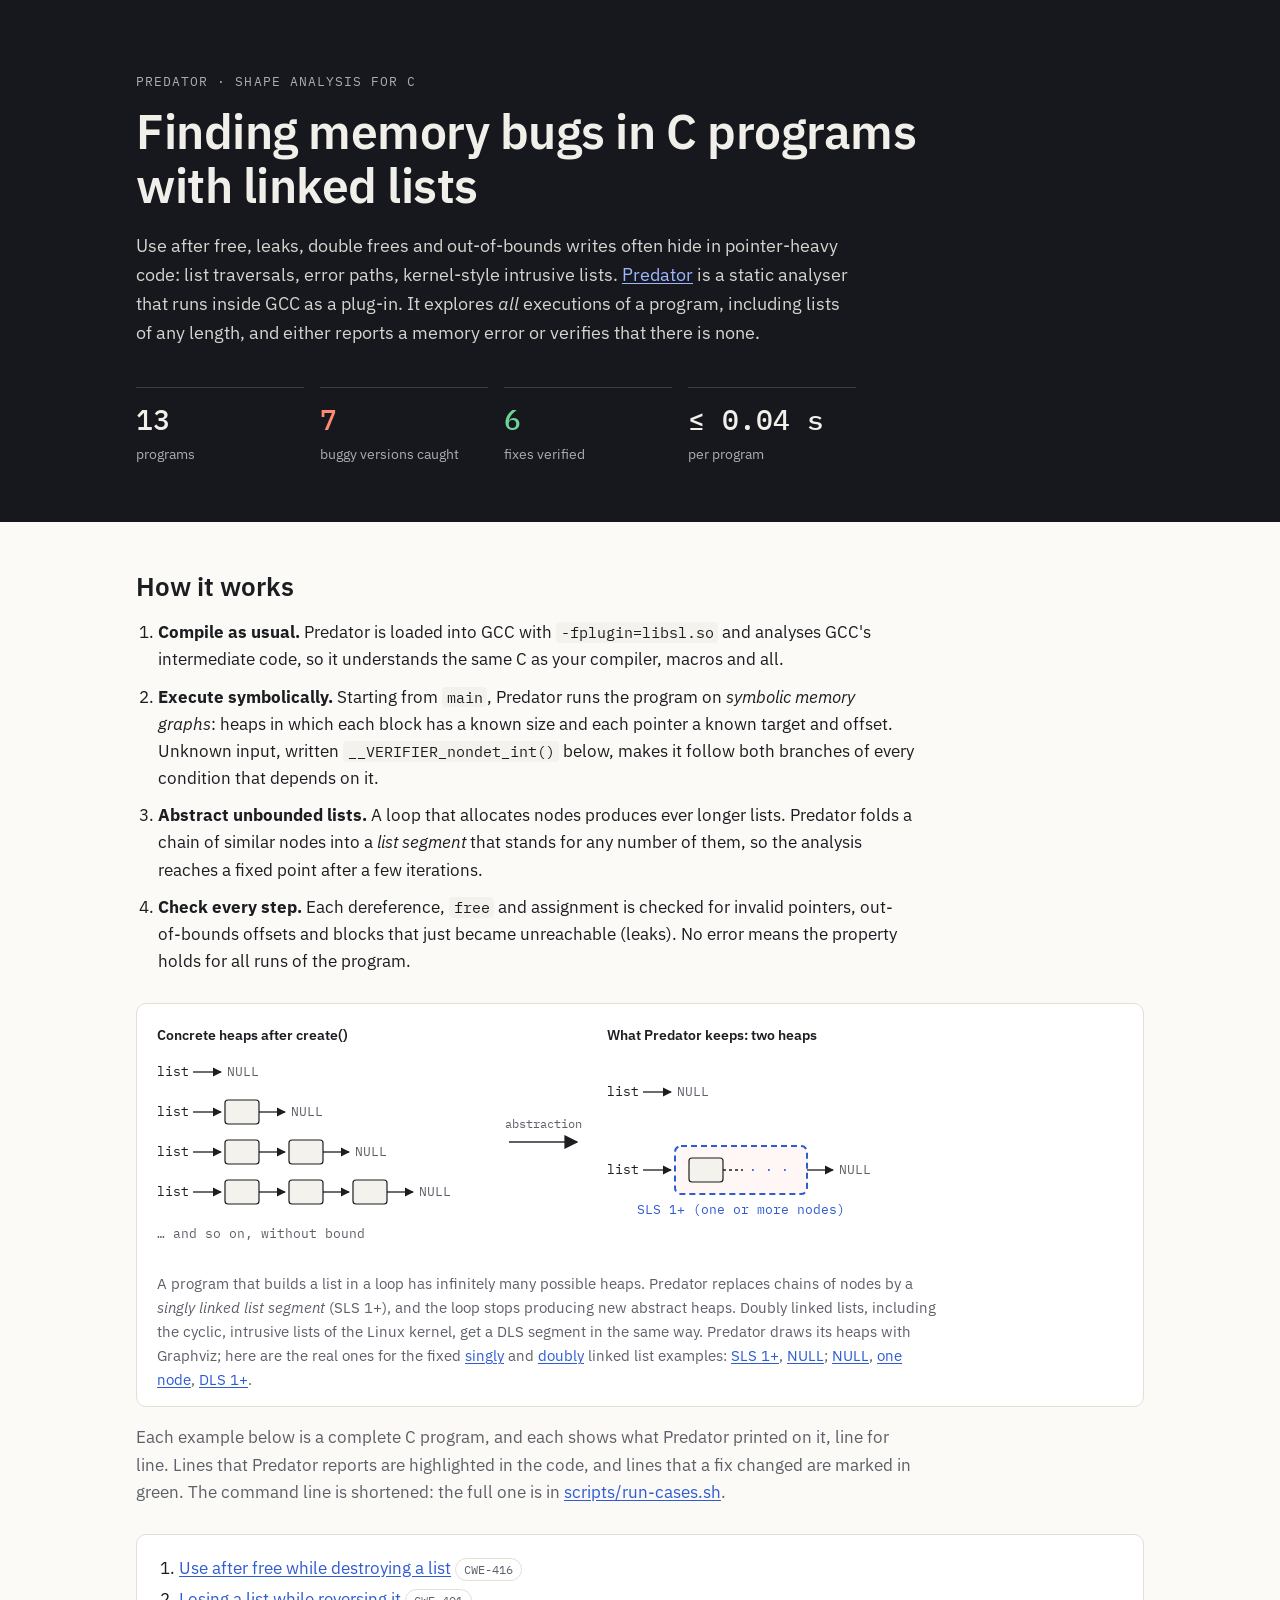
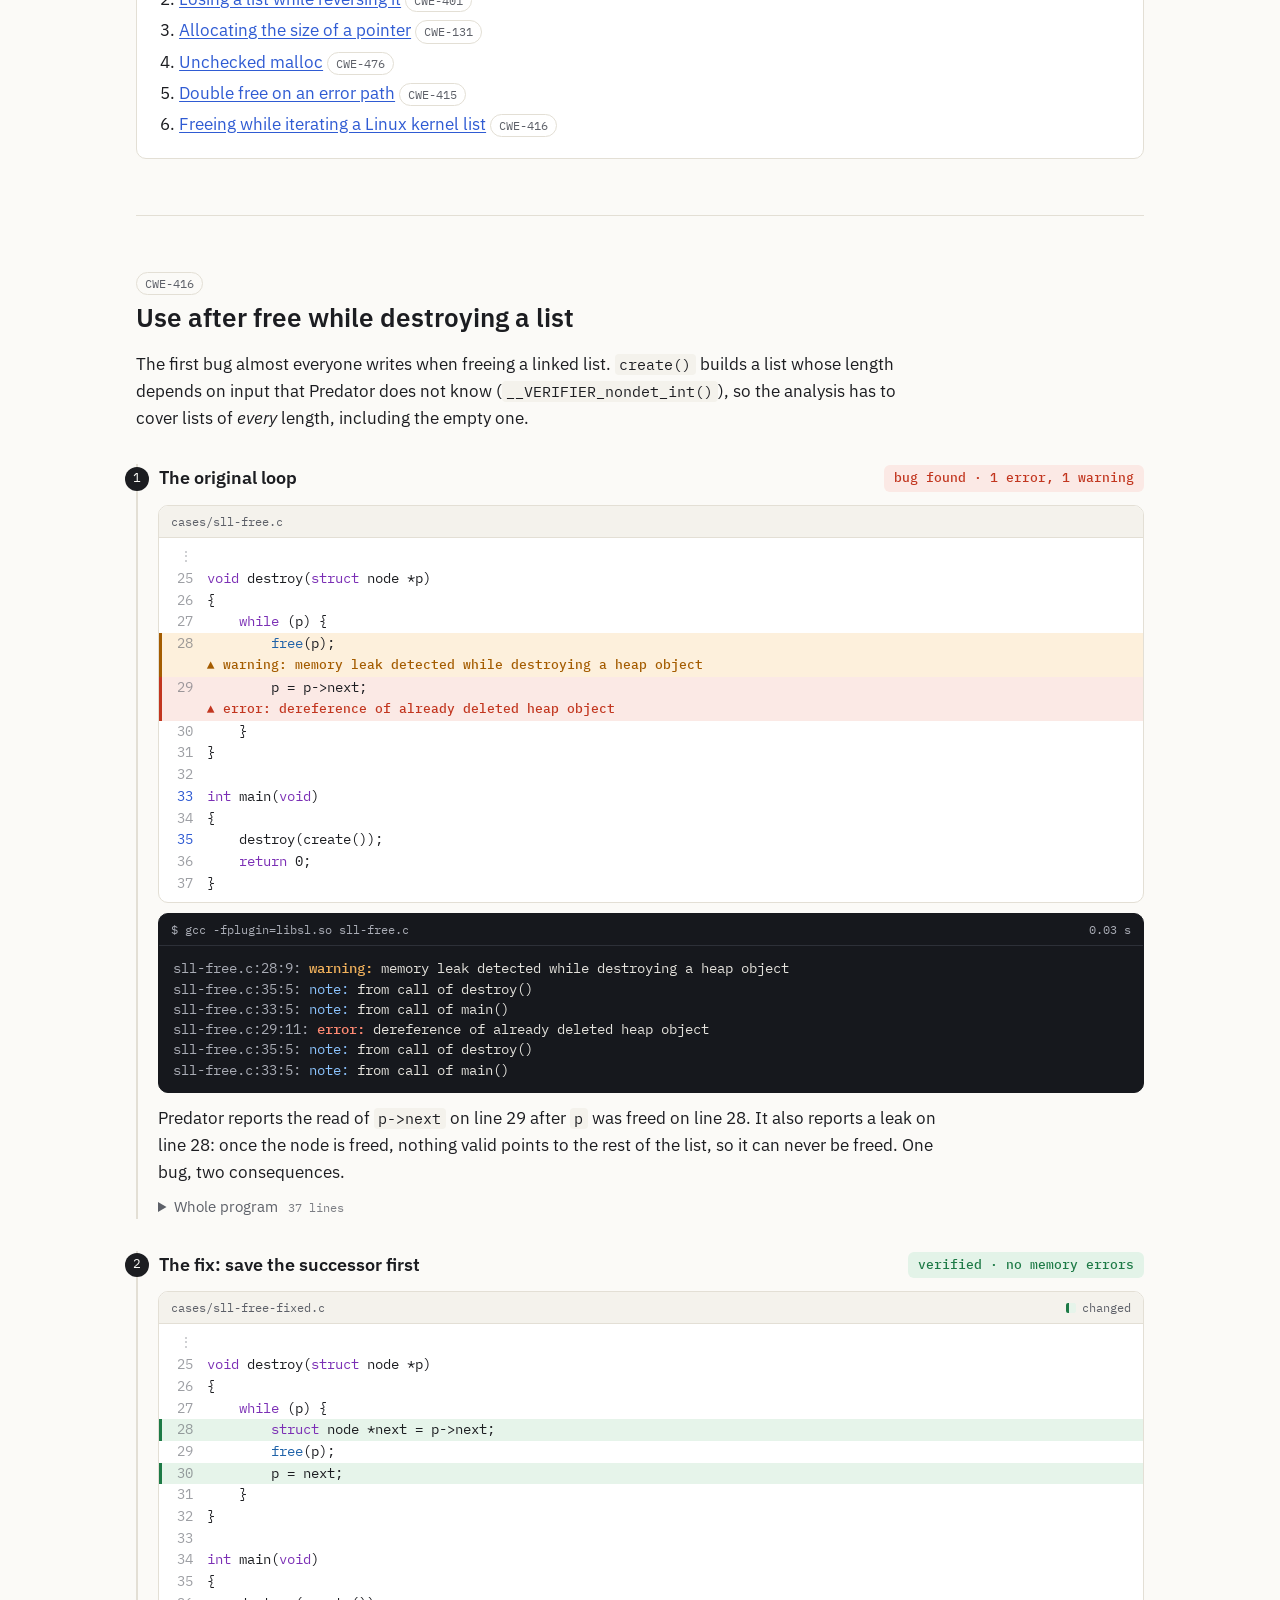
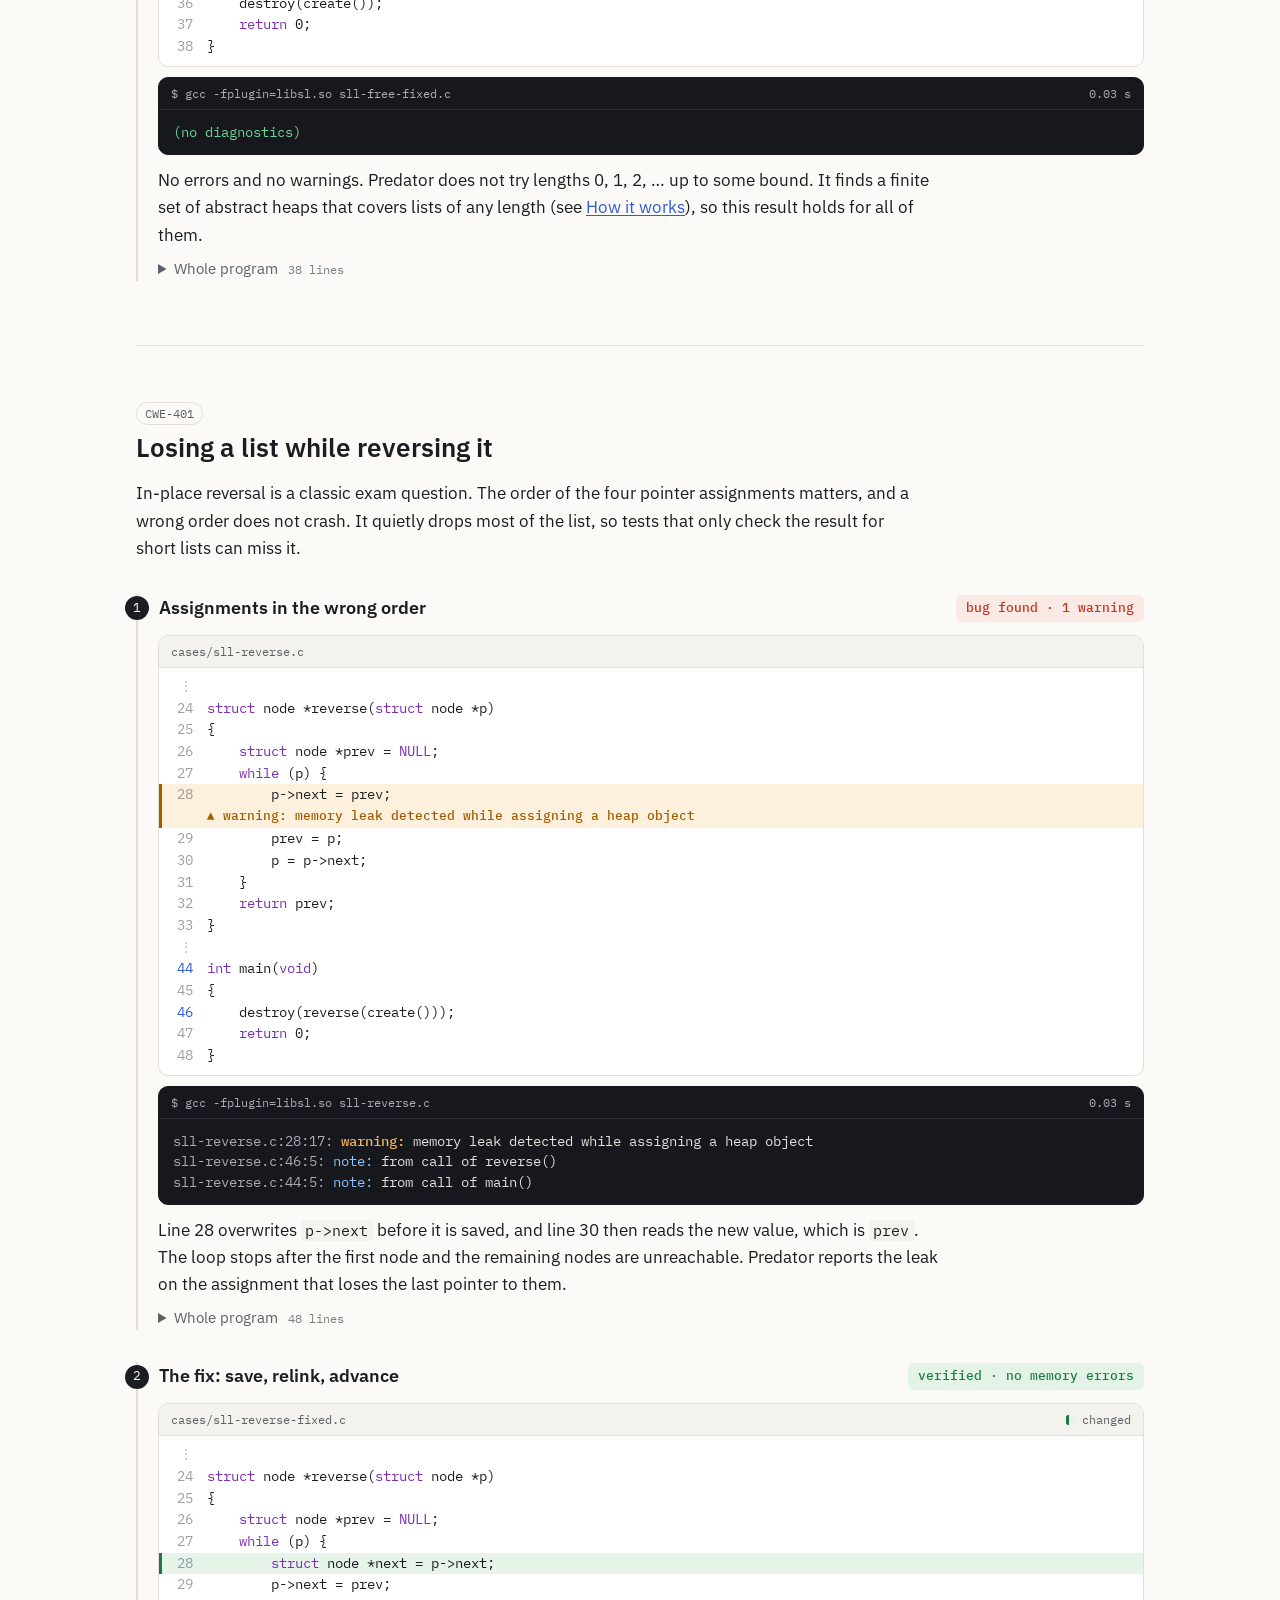
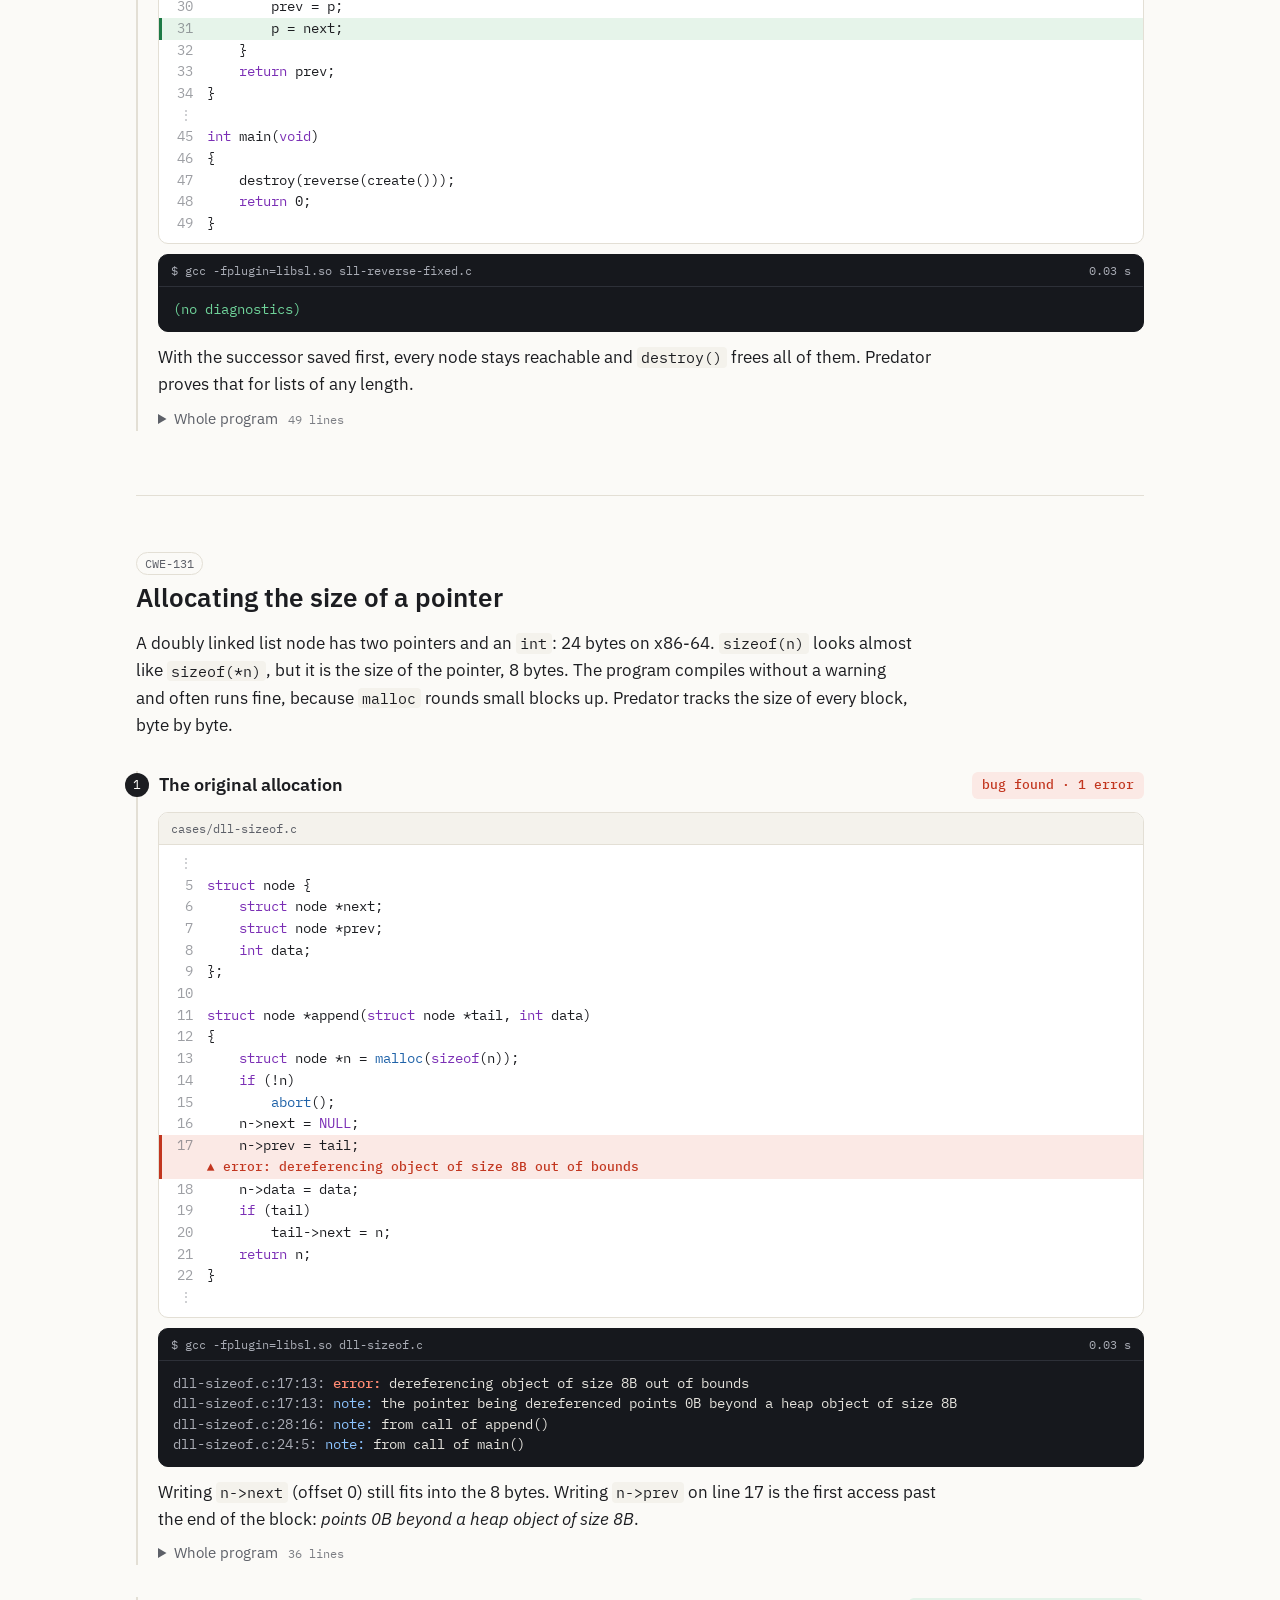
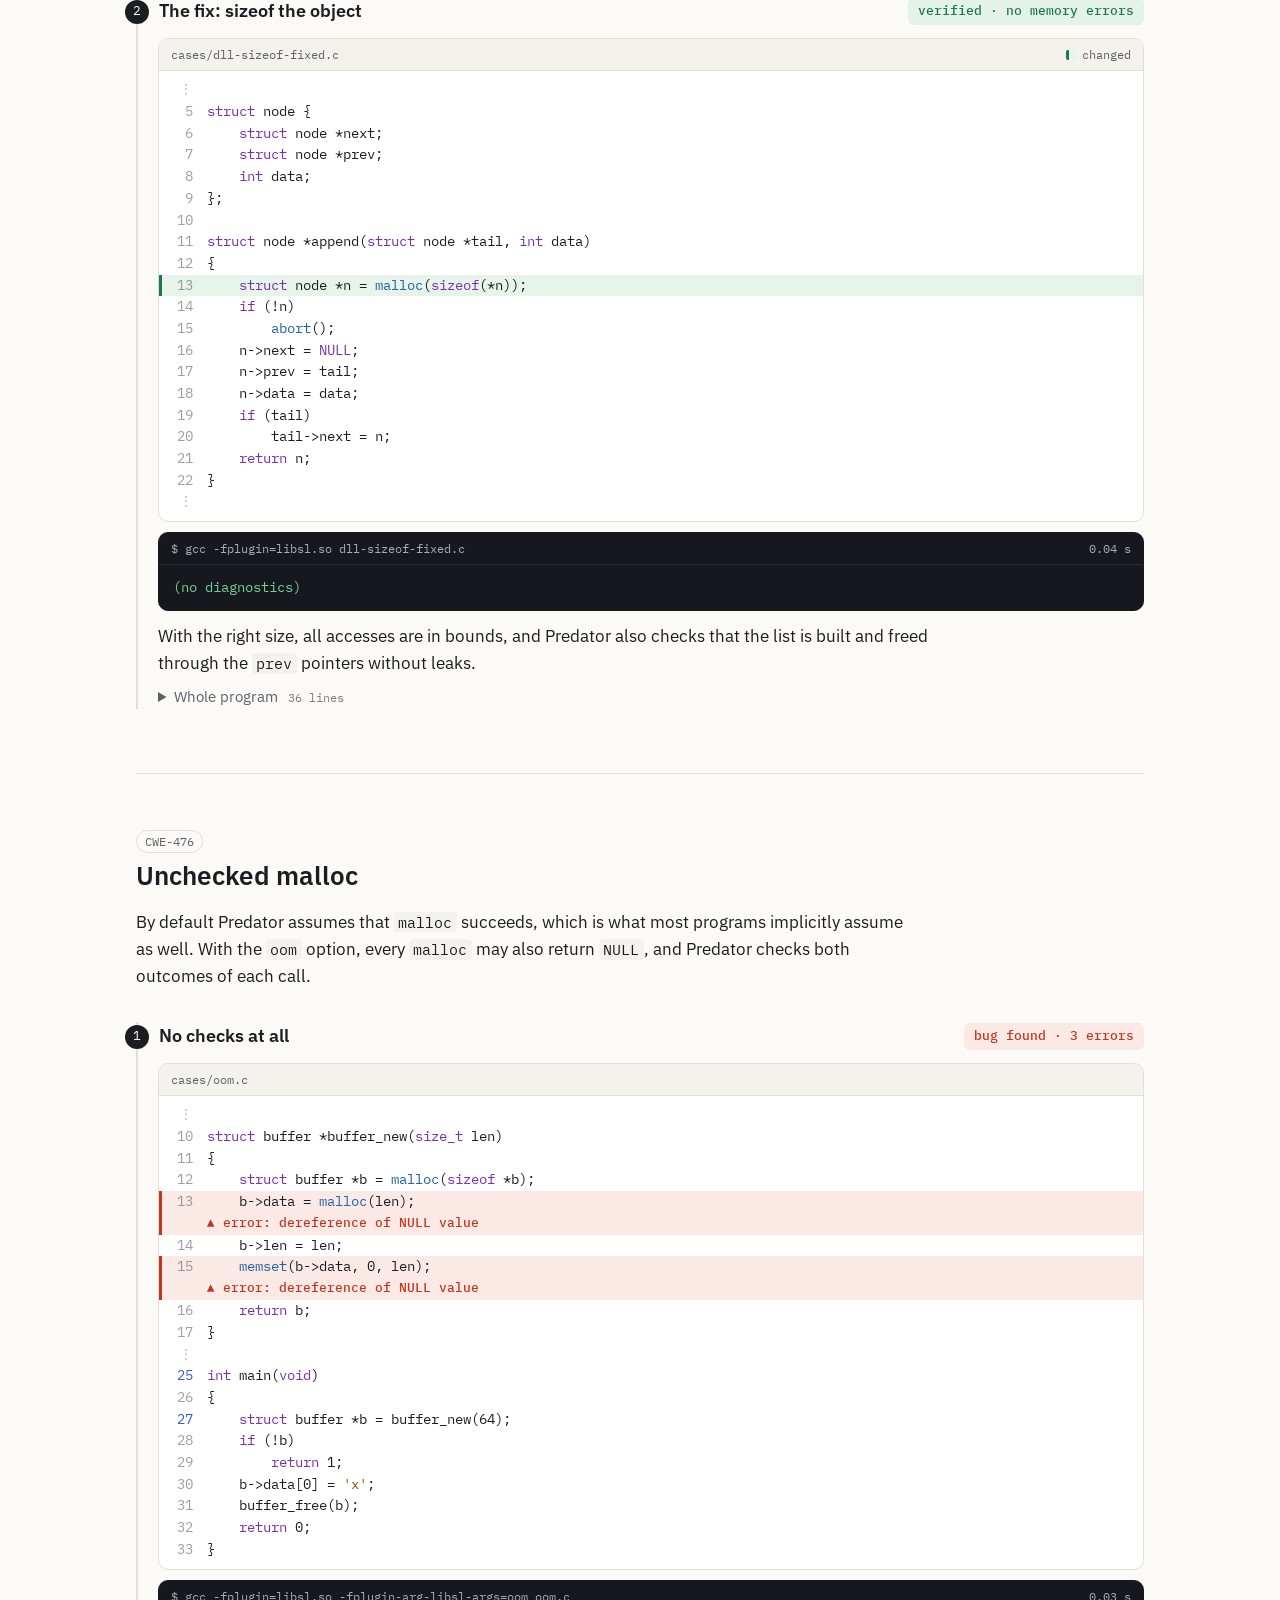
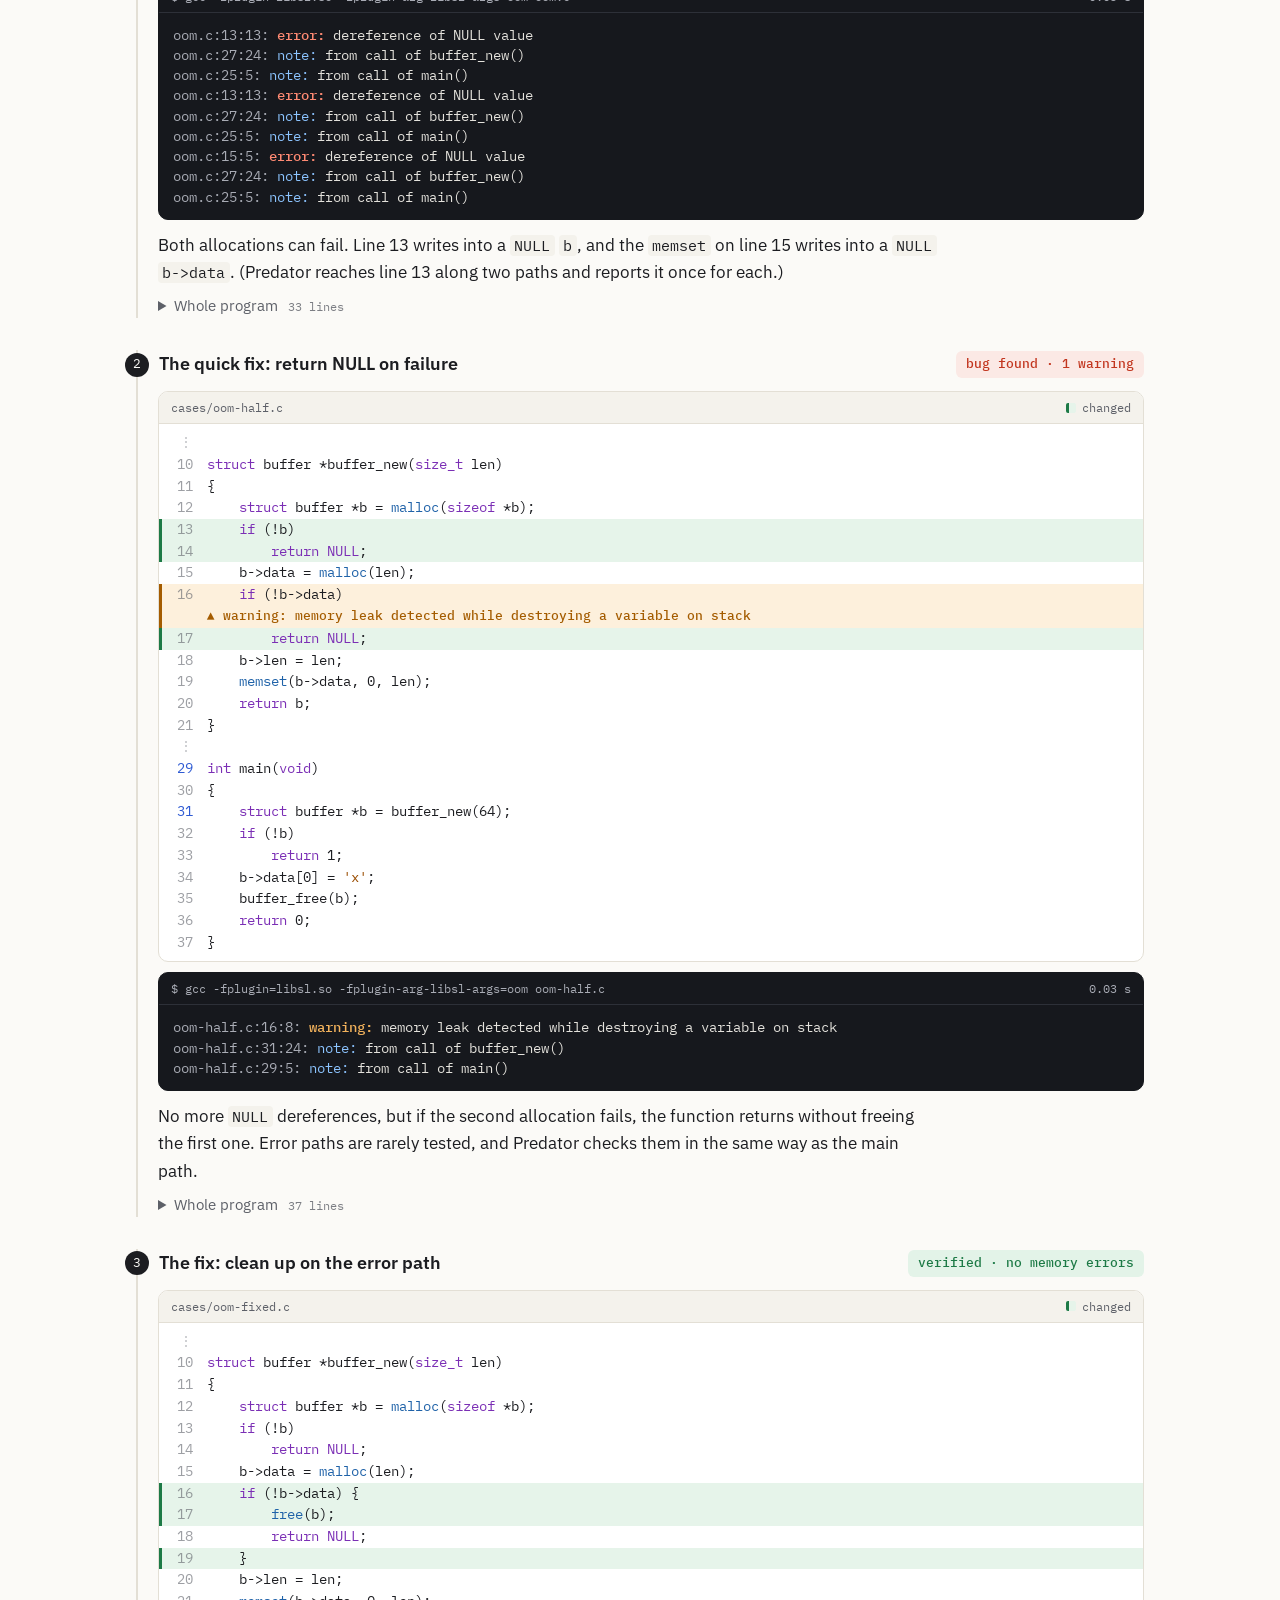
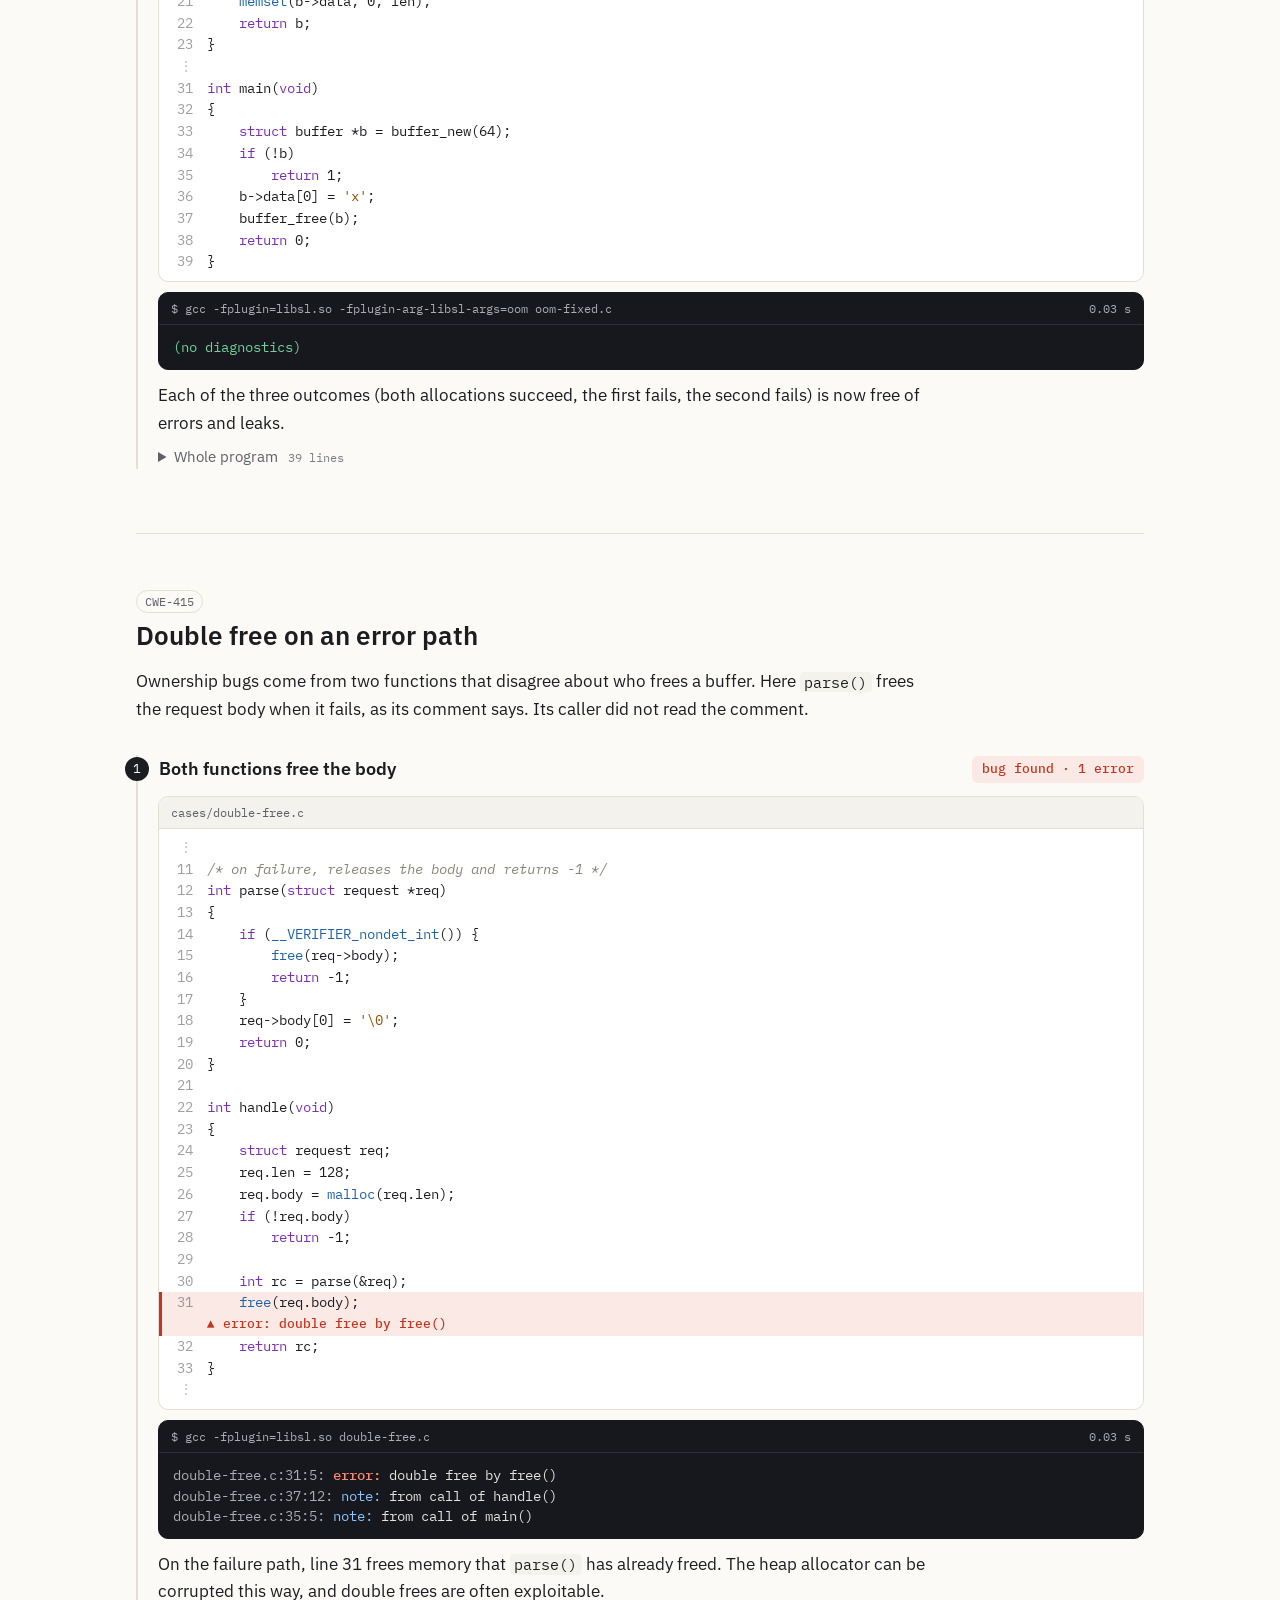
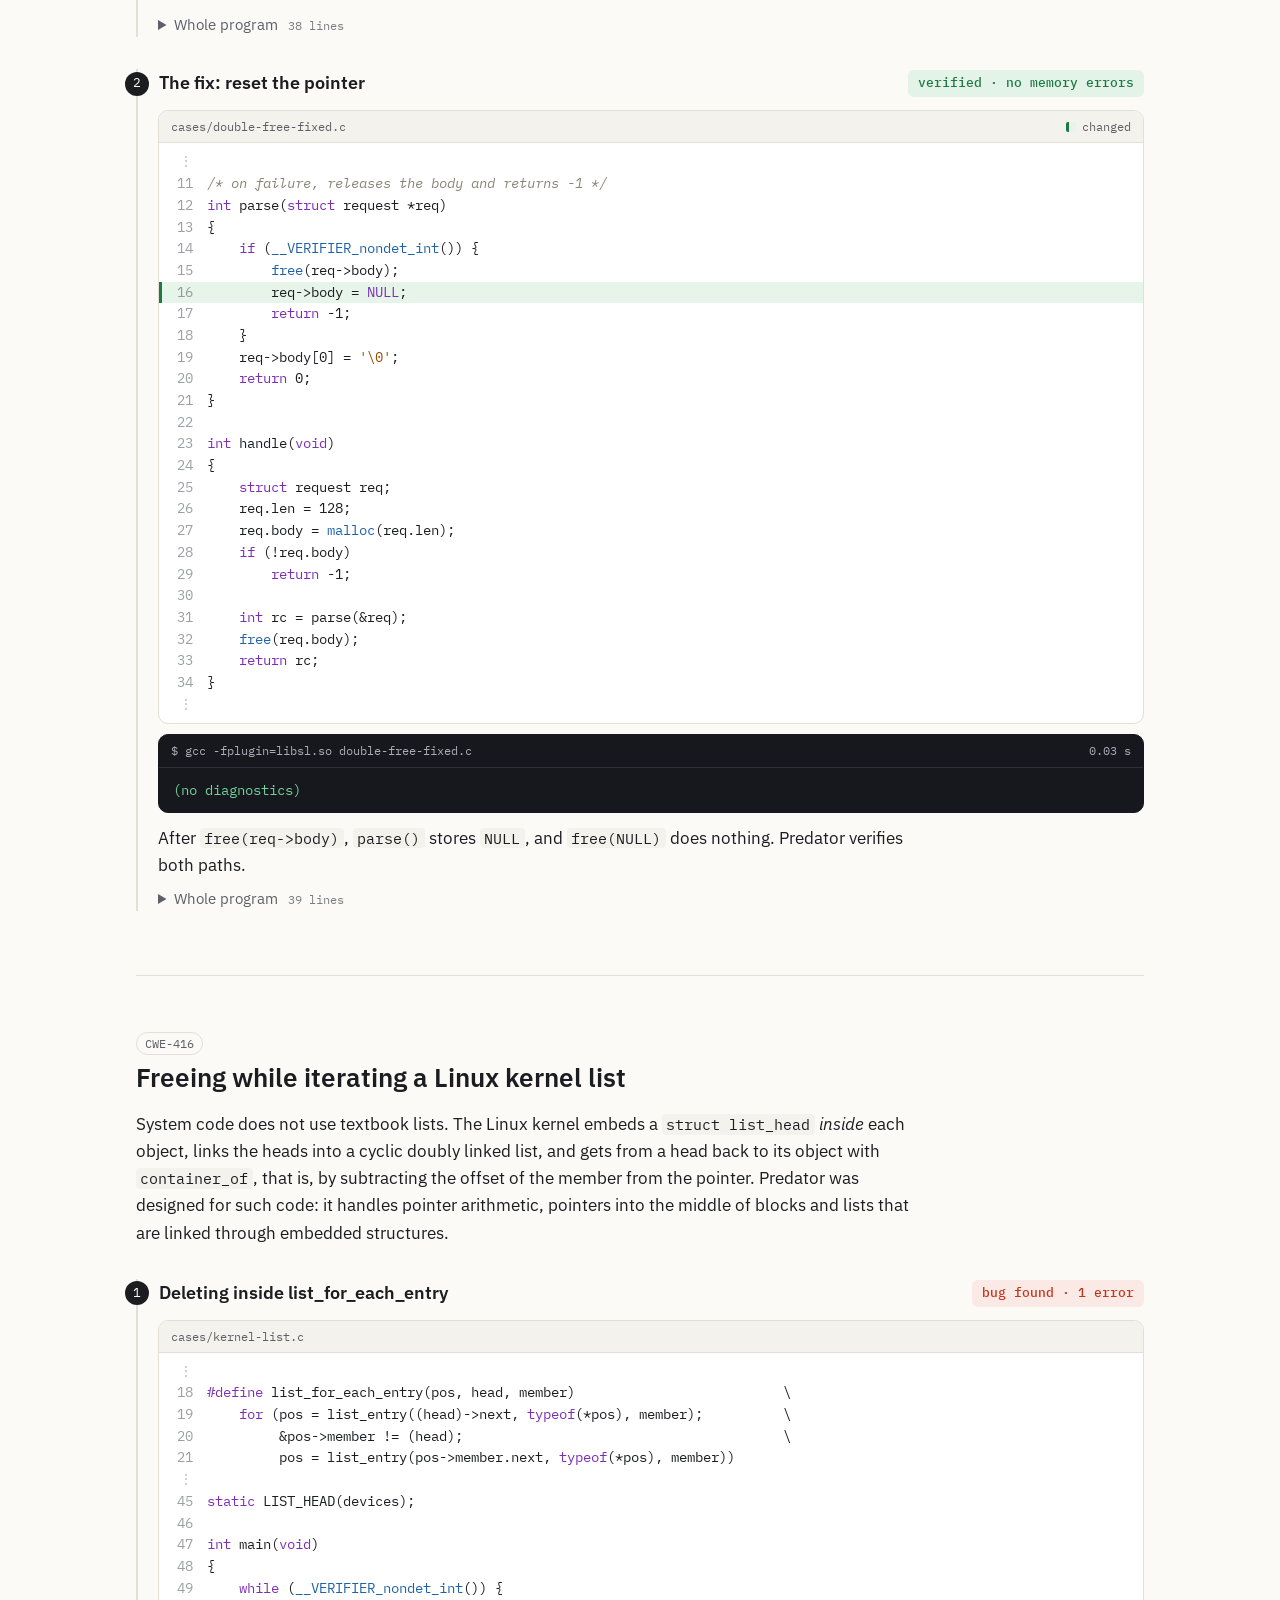
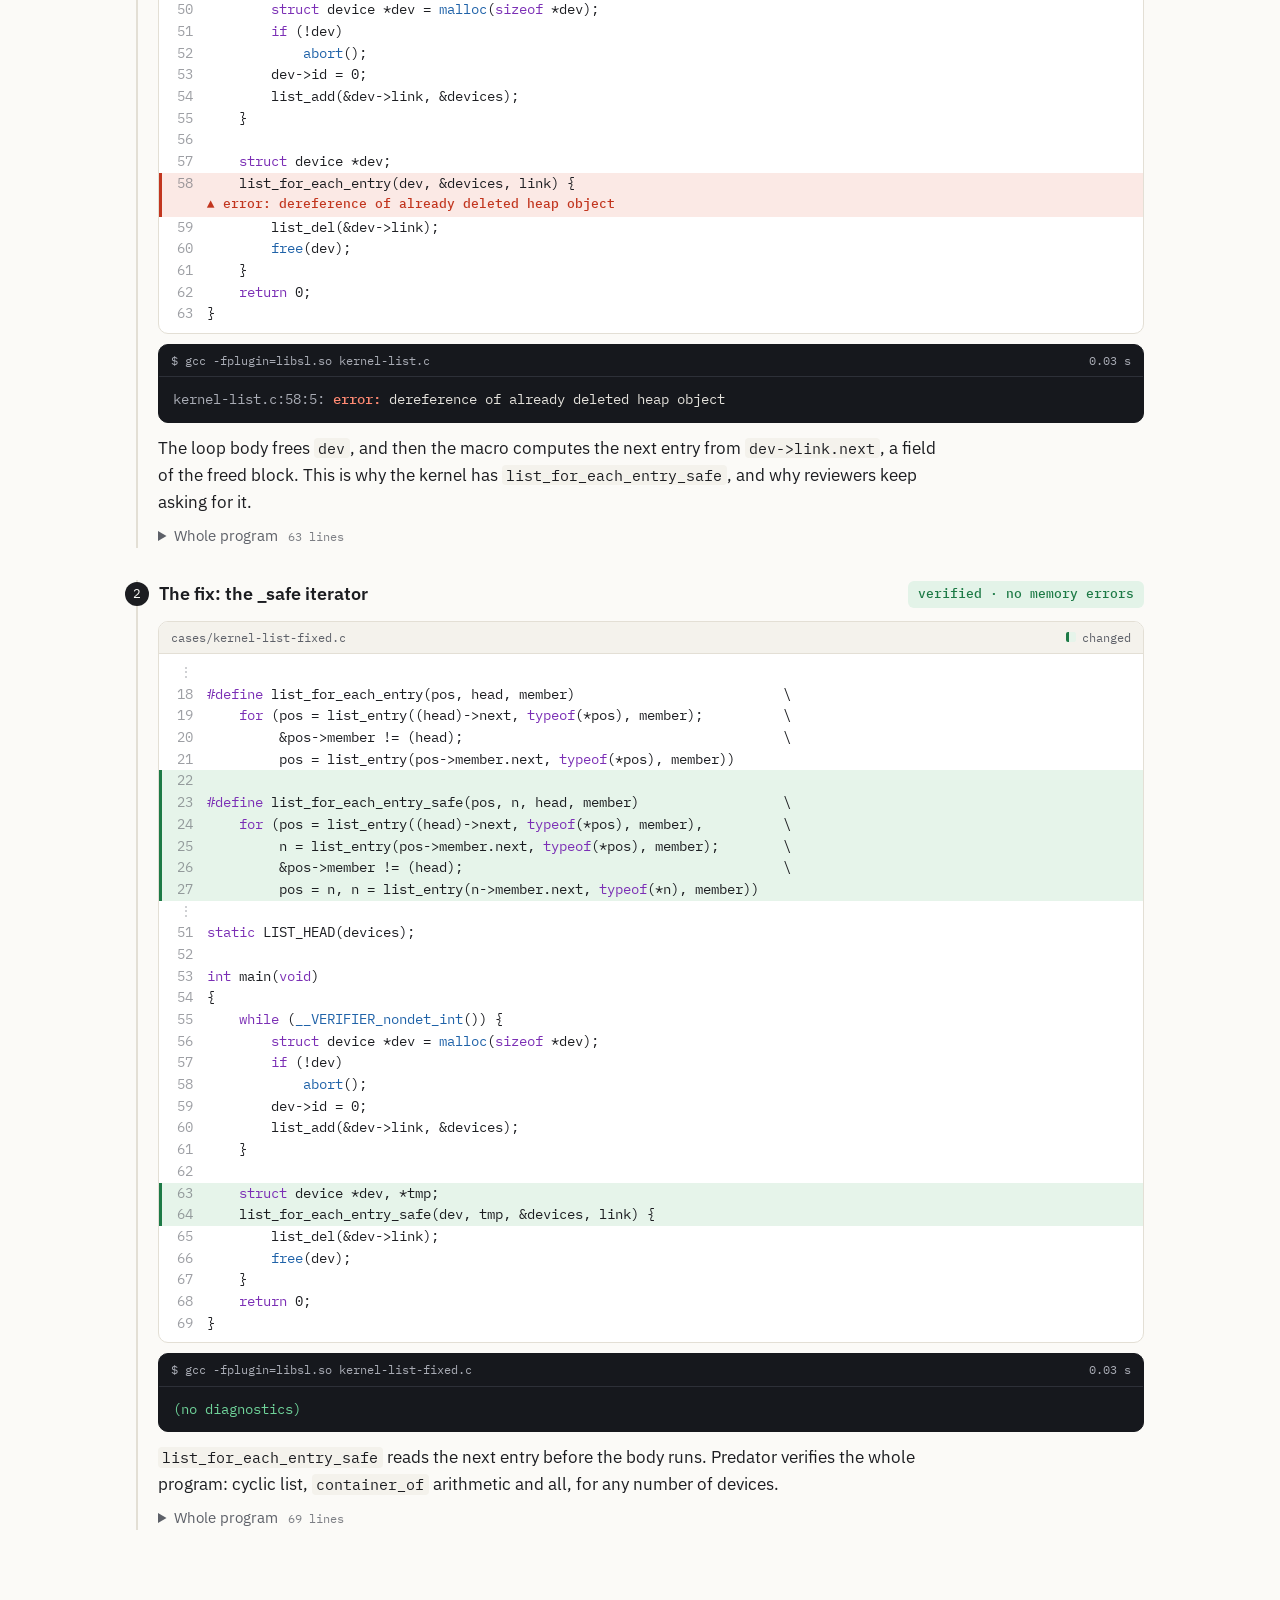
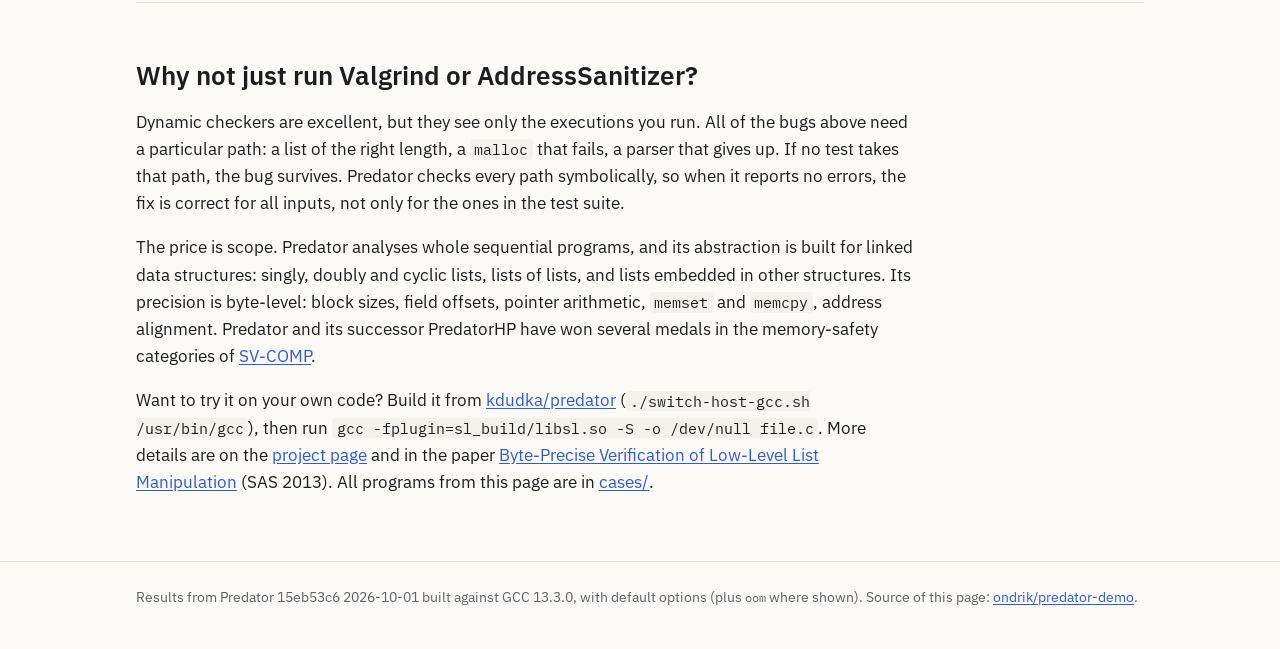
==== index.html @ b770ac2e "Add a static page showing Predator finding memory bugs in C programs Six stories (use after free, le" ====
<!doctype html>
<html lang="en">
<head>
<meta charset="utf-8">
<meta name="viewport" content="width=device-width, initial-scale=1">
<title>Finding memory bugs with Predator</title>
<meta name="description" content="Six classes of memory-safety bugs in C programs with linked lists (use after free, leaks, out-of-bounds writes, NULL dereferences, double free, Linux kernel lists) found or proved absent with the Predator shape analyser.">
<link rel="preconnect" href="https://fonts.googleapis.com">
<link rel="preconnect" href="https://fonts.gstatic.com" crossorigin>
<link href="https://fonts.googleapis.com/css2?family=IBM+Plex+Sans:ital,wght@0,400;0,500;0,600;1,400&family=IBM+Plex+Mono:wght@400;500&display=swap" rel="stylesheet">
<link rel="stylesheet" href="style.css">
</head>
<body>
<header class="hero">
  <div class="wrap">
    <p class="eyebrow">Predator · shape analysis for C</p>
    <h1>Finding memory bugs in C programs<br>with linked lists</h1>
    <p class="lede">Use after free, leaks, double frees and out-of-bounds writes often hide in pointer-heavy
    code: list traversals, error paths, kernel-style intrusive lists. <a href="https://github.com/kdudka/predator">Predator</a>
    is a static analyser that runs inside GCC as a plug-in. It explores <em>all</em> executions of a program,
    including lists of any length, and either reports a memory error or verifies that there is none.</p>
    <div class="stats">
      <div><span class="big">13</span><span>programs</span></div>
      <div><span class="big bugc">7</span><span>buggy versions caught</span></div>
      <div><span class="big safec">6</span><span>fixes verified</span></div>
      <div><span class="big">≤ 0.04 s</span><span>per program</span></div>
    </div>
  </div>
</header>

<main class="wrap">
  <section class="how" id="how">
    <h2>How it works</h2>
    <ol class="flow">
      <li><b>Compile as usual.</b> Predator is loaded into GCC with <code>-fplugin=libsl.so</code> and
        analyses GCC's intermediate code, so it understands the same C as your compiler, macros and all.</li>
      <li><b>Execute symbolically.</b> Starting from <code>main</code>, Predator runs the program on
        <em>symbolic memory graphs</em>: heaps in which each block has a known size and each pointer a known
        target and offset. Unknown input, written <code>__VERIFIER_nondet_int()</code> below, makes it
        follow both branches of every condition that depends on it.</li>
      <li><b>Abstract unbounded lists.</b> A loop that allocates nodes produces ever longer lists. Predator
        folds a chain of similar nodes into a <em>list segment</em> that stands for any number of them,
        so the analysis reaches a fixed point after a few iterations.</li>
      <li><b>Check every step.</b> Each dereference, <code>free</code> and assignment is checked for
        invalid pointers, out-of-bounds offsets and blocks that just became unreachable (leaks).
        No error means the property holds for all runs of the program.</li>
    </ol>

    <figure class="abstraction">
      <div class="scroll"><svg viewBox="0 0 760 236" role="img" aria-labelledby="abs-title">
        <title id="abs-title">Infinitely many concrete lists are covered by two abstract heaps: NULL, or a segment of one or more nodes</title>
        <defs>
          <marker id="arr" viewBox="0 0 10 10" refX="9" refY="5" markerWidth="7" markerHeight="7" orient="auto-start-reverse">
            <path d="M0,0 L10,5 L0,10 z" class="fillink"/>
          </marker>
        </defs>
        <text x="0" y="16" class="hd">Concrete heaps after create()</text>
        <g class="mono">
          <text x="0" y="52">list</text><line x1="36" y1="48" x2="64" y2="48" class="edge" marker-end="url(#arr)"/><text x="70" y="52" class="mut">NULL</text>
          <text x="0" y="92">list</text><line x1="36" y1="88" x2="64" y2="88" class="edge" marker-end="url(#arr)"/>
          <rect x="68" y="76" width="34" height="24" rx="3" class="node"/><line x1="102" y1="88" x2="128" y2="88" class="edge" marker-end="url(#arr)"/><text x="134" y="92" class="mut">NULL</text>
          <text x="0" y="132">list</text><line x1="36" y1="128" x2="64" y2="128" class="edge" marker-end="url(#arr)"/>
          <rect x="68" y="116" width="34" height="24" rx="3" class="node"/><line x1="102" y1="128" x2="128" y2="128" class="edge" marker-end="url(#arr)"/>
          <rect x="132" y="116" width="34" height="24" rx="3" class="node"/><line x1="166" y1="128" x2="192" y2="128" class="edge" marker-end="url(#arr)"/><text x="198" y="132" class="mut">NULL</text>
          <text x="0" y="172">list</text><line x1="36" y1="168" x2="64" y2="168" class="edge" marker-end="url(#arr)"/>
          <rect x="68" y="156" width="34" height="24" rx="3" class="node"/><line x1="102" y1="168" x2="128" y2="168" class="edge" marker-end="url(#arr)"/>
          <rect x="132" y="156" width="34" height="24" rx="3" class="node"/><line x1="166" y1="168" x2="192" y2="168" class="edge" marker-end="url(#arr)"/>
          <rect x="196" y="156" width="34" height="24" rx="3" class="node"/><line x1="230" y1="168" x2="256" y2="168" class="edge" marker-end="url(#arr)"/><text x="262" y="172" class="mut">NULL</text>
          <text x="0" y="214" class="mut">… and so on, without bound</text>
        </g>
        <path d="M352 118 L 420 118" class="big-arrow" marker-end="url(#arr)"/>
        <text x="386" y="104" class="cap" text-anchor="middle">abstraction</text>
        <text x="450" y="16" class="hd">What Predator keeps: two heaps</text>
        <g class="mono">
          <text x="450" y="72">list</text><line x1="486" y1="68" x2="514" y2="68" class="edge" marker-end="url(#arr)"/><text x="520" y="72" class="mut">NULL</text>
          <text x="450" y="150">list</text><line x1="486" y1="146" x2="514" y2="146" class="edge" marker-end="url(#arr)"/>
          <rect x="518" y="122" width="132" height="48" rx="6" class="seg"/>
          <rect x="532" y="134" width="34" height="24" rx="3" class="node"/>
          <line x1="566" y1="146" x2="586" y2="146" class="edge dashed"/>
          <text x="592" y="150" class="segtxt">· · ·</text>
          <line x1="650" y1="146" x2="676" y2="146" class="edge" marker-end="url(#arr)"/><text x="682" y="150" class="mut">NULL</text>
          <text x="584" y="190" class="segtxt" text-anchor="middle">SLS 1+  (one or more nodes)</text>
        </g>
      </svg></div>
      <figcaption>A program that builds a list in a loop has infinitely many possible heaps. Predator
      replaces chains of nodes by a <i>singly linked list segment</i> (SLS 1+), and the loop stops
      producing new abstract heaps. Doubly linked lists, including the cyclic, intrusive lists of the
      Linux kernel, get a DLS segment in the same way. Predator draws its heaps with Graphviz; here are the
      real ones for the fixed <a href="heaps/sll.c">singly</a> and <a href="heaps/dll.c">doubly</a>
      linked list examples:
      <a href="heaps/sll-0000.svg">SLS 1+</a>, <a href="heaps/sll-0001.svg">NULL</a>;
      <a href="heaps/dll-0000.svg">NULL</a>, <a href="heaps/dll-0001.svg">one node</a>,
      <a href="heaps/dll-0002.svg">DLS 1+</a>.</figcaption>
    </figure>

    <p class="note">Each example below is a complete C program, and each shows what Predator printed
    on it, line for line. Lines that Predator reports are highlighted in the code, and lines that a fix
    changed are marked in green. The command line is shortened: the full one is in
    <a href="https://github.com/ondrik/predator-demo/blob/master/scripts/run-cases.sh">scripts/run-cases.sh</a>.</p>
    <nav class="toc">
      <ol>
<li><a href="#use-after-free">Use after free while destroying a list</a> <span class="cwe">CWE-416</span></li>
<li><a href="#leak">Losing a list while reversing it</a> <span class="cwe">CWE-401</span></li>
<li><a href="#out-of-bounds">Allocating the size of a pointer</a> <span class="cwe">CWE-131</span></li>
<li><a href="#null">Unchecked malloc</a> <span class="cwe">CWE-476</span></li>
<li><a href="#double-free">Double free on an error path</a> <span class="cwe">CWE-415</span></li>
<li><a href="#kernel-list">Freeing while iterating a Linux kernel list</a> <span class="cwe">CWE-416</span></li>
      </ol>
    </nav>
  </section>

  <section class="story" id="use-after-free">
    <div class="story-head">
      <span class="cwe">CWE-416</span>
      <h2><a href="#use-after-free">Use after free while destroying a list</a></h2>
    </div>
    <p class="intro">The first bug almost everyone writes when freeing a linked list. <code>create()</code>
builds a list whose length depends on input that Predator does not know
(<code>__VERIFIER_nondet_int()</code>), so the analysis has to cover lists of <em>every</em> length,
including the empty one.</p>
    
    <div class="step">
      <div class="step-head"><span class="num">1</span><h3>The original loop</h3><span class="verdict bug">bug found · 1 error, 1 warning</span></div>
      <div class="pane">
        <div class="pane-label"><span>cases/sll-free.c</span></div>
        <div class="code"><div class="ln gap"><span class="no">⋮</span><span class="tx"></span></div><div class="ln"><span class="no">25</span><span class="tx"><span class="k">void</span> destroy(<span class="k">struct</span> node *p)</span></div><div class="ln"><span class="no">26</span><span class="tx">{</span></div><div class="ln"><span class="no">27</span><span class="tx">    <span class="k">while</span> (p) {</span></div><div class="ln warn"><span class="no">28</span><span class="tx">        <span class="f">free</span>(p);</span></div><div class="callout warning"><span class="no"></span><span class="tx">▲ warning: memory leak detected while destroying a heap object</span></div><div class="ln err"><span class="no">29</span><span class="tx">        p = p-&gt;next;</span></div><div class="callout error"><span class="no"></span><span class="tx">▲ error: dereference of already deleted heap object</span></div><div class="ln"><span class="no">30</span><span class="tx">    }</span></div><div class="ln"><span class="no">31</span><span class="tx">}</span></div><div class="ln"><span class="no">32</span><span class="tx"> </span></div><div class="ln noteline"><span class="no">33</span><span class="tx"><span class="k">int</span> main(<span class="k">void</span>)</span></div><div class="ln"><span class="no">34</span><span class="tx">{</span></div><div class="ln noteline"><span class="no">35</span><span class="tx">    destroy(create());</span></div><div class="ln"><span class="no">36</span><span class="tx">    <span class="k">return</span> 0;</span></div><div class="ln"><span class="no">37</span><span class="tx">}</span></div></div>
      </div>
      <div class="pane out">
        <div class="pane-label"><span>$ gcc -fplugin=libsl.so sll-free.c</span><span>0.03 s</span></div>
        <pre class="term"><span class="loc">sll-free.c:28:9: </span><span class="warning">warning:</span> memory leak detected while destroying a heap object
<span class="loc">sll-free.c:35:5: </span><span class="note">note:</span> from call of destroy()
<span class="loc">sll-free.c:33:5: </span><span class="note">note:</span> from call of main()
<span class="loc">sll-free.c:29:11: </span><span class="error">error:</span> dereference of already deleted heap object
<span class="loc">sll-free.c:35:5: </span><span class="note">note:</span> from call of destroy()
<span class="loc">sll-free.c:33:5: </span><span class="note">note:</span> from call of main()</pre>
      </div>
      <p class="after">Predator reports the read of <code>p-&gt;next</code> on line 29 after
<code>p</code> was freed on line 28. It also reports a leak on line 28: once the node is freed,
nothing valid points to the rest of the list, so it can never be freed. One bug, two
consequences.</p>
      <details>
        <summary>Whole program <span class="file">37 lines</span></summary>
        <pre class="full"><code><span class="k">#include</span> &lt;stdlib.h&gt;

<span class="k">extern</span> <span class="k">int</span> <span class="f">__VERIFIER_nondet_int</span>(<span class="k">void</span>);

<span class="k">struct</span> node {
    <span class="k">struct</span> node *next;
    <span class="k">int</span> data;
};

<span class="c">/* build a list of unknown length */</span>
<span class="k">struct</span> node *create(<span class="k">void</span>)
{
    <span class="k">struct</span> node *head = <span class="k">NULL</span>;
    <span class="k">while</span> (<span class="f">__VERIFIER_nondet_int</span>()) {
        <span class="k">struct</span> node *n = <span class="f">malloc</span>(<span class="k">sizeof</span> *n);
        <span class="k">if</span> (!n)
            <span class="f">abort</span>();
        n-&gt;next = head;
        n-&gt;data = 0;
        head = n;
    }
    <span class="k">return</span> head;
}

<span class="k">void</span> destroy(<span class="k">struct</span> node *p)
{
    <span class="k">while</span> (p) {
        <span class="f">free</span>(p);
        p = p-&gt;next;
    }
}

<span class="k">int</span> main(<span class="k">void</span>)
{
    destroy(create());
    <span class="k">return</span> 0;
}
</code></pre>
      </details>
    </div>
    <div class="step">
      <div class="step-head"><span class="num">2</span><h3>The fix: save the successor first</h3><span class="verdict safe">verified · no memory errors</span></div>
      <div class="pane">
        <div class="pane-label"><span>cases/sll-free-fixed.c</span><span class="legend"><i class="add-key"></i>changed</span></div>
        <div class="code"><div class="ln gap"><span class="no">⋮</span><span class="tx"></span></div><div class="ln"><span class="no">25</span><span class="tx"><span class="k">void</span> destroy(<span class="k">struct</span> node *p)</span></div><div class="ln"><span class="no">26</span><span class="tx">{</span></div><div class="ln"><span class="no">27</span><span class="tx">    <span class="k">while</span> (p) {</span></div><div class="ln add"><span class="no">28</span><span class="tx">        <span class="k">struct</span> node *next = p-&gt;next;</span></div><div class="ln"><span class="no">29</span><span class="tx">        <span class="f">free</span>(p);</span></div><div class="ln add"><span class="no">30</span><span class="tx">        p = next;</span></div><div class="ln"><span class="no">31</span><span class="tx">    }</span></div><div class="ln"><span class="no">32</span><span class="tx">}</span></div><div class="ln"><span class="no">33</span><span class="tx"> </span></div><div class="ln"><span class="no">34</span><span class="tx"><span class="k">int</span> main(<span class="k">void</span>)</span></div><div class="ln"><span class="no">35</span><span class="tx">{</span></div><div class="ln"><span class="no">36</span><span class="tx">    destroy(create());</span></div><div class="ln"><span class="no">37</span><span class="tx">    <span class="k">return</span> 0;</span></div><div class="ln"><span class="no">38</span><span class="tx">}</span></div></div>
      </div>
      <div class="pane out">
        <div class="pane-label"><span>$ gcc -fplugin=libsl.so sll-free-fixed.c</span><span>0.03 s</span></div>
        <pre class="term"><span class="quiet">(no diagnostics)</span></pre>
      </div>
      <p class="after">No errors and no warnings. Predator does not try lengths 0, 1, 2, …
up to some bound. It finds a finite set of abstract heaps that covers lists of any length
(see <a href="#how">How it works</a>), so this result holds for all of them.</p>
      <details>
        <summary>Whole program <span class="file">38 lines</span></summary>
        <pre class="full"><code><span class="k">#include</span> &lt;stdlib.h&gt;

<span class="k">extern</span> <span class="k">int</span> <span class="f">__VERIFIER_nondet_int</span>(<span class="k">void</span>);

<span class="k">struct</span> node {
    <span class="k">struct</span> node *next;
    <span class="k">int</span> data;
};

<span class="c">/* build a list of unknown length */</span>
<span class="k">struct</span> node *create(<span class="k">void</span>)
{
    <span class="k">struct</span> node *head = <span class="k">NULL</span>;
    <span class="k">while</span> (<span class="f">__VERIFIER_nondet_int</span>()) {
        <span class="k">struct</span> node *n = <span class="f">malloc</span>(<span class="k">sizeof</span> *n);
        <span class="k">if</span> (!n)
            <span class="f">abort</span>();
        n-&gt;next = head;
        n-&gt;data = 0;
        head = n;
    }
    <span class="k">return</span> head;
}

<span class="k">void</span> destroy(<span class="k">struct</span> node *p)
{
    <span class="k">while</span> (p) {
        <span class="k">struct</span> node *next = p-&gt;next;
        <span class="f">free</span>(p);
        p = next;
    }
}

<span class="k">int</span> main(<span class="k">void</span>)
{
    destroy(create());
    <span class="k">return</span> 0;
}
</code></pre>
      </details>
    </div>
  </section>

  <section class="story" id="leak">
    <div class="story-head">
      <span class="cwe">CWE-401</span>
      <h2><a href="#leak">Losing a list while reversing it</a></h2>
    </div>
    <p class="intro">In-place reversal is a classic exam question. The order of the four pointer
assignments matters, and a wrong order does not crash. It quietly drops most of the list,
so tests that only check the result for short lists can miss it.</p>
    
    <div class="step">
      <div class="step-head"><span class="num">1</span><h3>Assignments in the wrong order</h3><span class="verdict bug">bug found · 1 warning</span></div>
      <div class="pane">
        <div class="pane-label"><span>cases/sll-reverse.c</span></div>
        <div class="code"><div class="ln gap"><span class="no">⋮</span><span class="tx"></span></div><div class="ln"><span class="no">24</span><span class="tx"><span class="k">struct</span> node *reverse(<span class="k">struct</span> node *p)</span></div><div class="ln"><span class="no">25</span><span class="tx">{</span></div><div class="ln"><span class="no">26</span><span class="tx">    <span class="k">struct</span> node *prev = <span class="k">NULL</span>;</span></div><div class="ln"><span class="no">27</span><span class="tx">    <span class="k">while</span> (p) {</span></div><div class="ln warn"><span class="no">28</span><span class="tx">        p-&gt;next = prev;</span></div><div class="callout warning"><span class="no"></span><span class="tx">▲ warning: memory leak detected while assigning a heap object</span></div><div class="ln"><span class="no">29</span><span class="tx">        prev = p;</span></div><div class="ln"><span class="no">30</span><span class="tx">        p = p-&gt;next;</span></div><div class="ln"><span class="no">31</span><span class="tx">    }</span></div><div class="ln"><span class="no">32</span><span class="tx">    <span class="k">return</span> prev;</span></div><div class="ln"><span class="no">33</span><span class="tx">}</span></div><div class="ln gap"><span class="no">⋮</span><span class="tx"></span></div><div class="ln noteline"><span class="no">44</span><span class="tx"><span class="k">int</span> main(<span class="k">void</span>)</span></div><div class="ln"><span class="no">45</span><span class="tx">{</span></div><div class="ln noteline"><span class="no">46</span><span class="tx">    destroy(reverse(create()));</span></div><div class="ln"><span class="no">47</span><span class="tx">    <span class="k">return</span> 0;</span></div><div class="ln"><span class="no">48</span><span class="tx">}</span></div></div>
      </div>
      <div class="pane out">
        <div class="pane-label"><span>$ gcc -fplugin=libsl.so sll-reverse.c</span><span>0.03 s</span></div>
        <pre class="term"><span class="loc">sll-reverse.c:28:17: </span><span class="warning">warning:</span> memory leak detected while assigning a heap object
<span class="loc">sll-reverse.c:46:5: </span><span class="note">note:</span> from call of reverse()
<span class="loc">sll-reverse.c:44:5: </span><span class="note">note:</span> from call of main()</pre>
      </div>
      <p class="after">Line 28 overwrites <code>p-&gt;next</code> before it is saved, and line 30
then reads the new value, which is <code>prev</code>. The loop stops after the first node and the
remaining nodes are unreachable. Predator reports the leak on the assignment that loses the last
pointer to them.</p>
      <details>
        <summary>Whole program <span class="file">48 lines</span></summary>
        <pre class="full"><code><span class="k">#include</span> &lt;stdlib.h&gt;

<span class="k">extern</span> <span class="k">int</span> <span class="f">__VERIFIER_nondet_int</span>(<span class="k">void</span>);

<span class="k">struct</span> node {
    <span class="k">struct</span> node *next;
    <span class="k">int</span> data;
};

<span class="k">struct</span> node *create(<span class="k">void</span>)
{
    <span class="k">struct</span> node *head = <span class="k">NULL</span>;
    <span class="k">while</span> (<span class="f">__VERIFIER_nondet_int</span>()) {
        <span class="k">struct</span> node *n = <span class="f">malloc</span>(<span class="k">sizeof</span> *n);
        <span class="k">if</span> (!n)
            <span class="f">abort</span>();
        n-&gt;next = head;
        n-&gt;data = 0;
        head = n;
    }
    <span class="k">return</span> head;
}

<span class="k">struct</span> node *reverse(<span class="k">struct</span> node *p)
{
    <span class="k">struct</span> node *prev = <span class="k">NULL</span>;
    <span class="k">while</span> (p) {
        p-&gt;next = prev;
        prev = p;
        p = p-&gt;next;
    }
    <span class="k">return</span> prev;
}

<span class="k">void</span> destroy(<span class="k">struct</span> node *p)
{
    <span class="k">while</span> (p) {
        <span class="k">struct</span> node *next = p-&gt;next;
        <span class="f">free</span>(p);
        p = next;
    }
}

<span class="k">int</span> main(<span class="k">void</span>)
{
    destroy(reverse(create()));
    <span class="k">return</span> 0;
}
</code></pre>
      </details>
    </div>
    <div class="step">
      <div class="step-head"><span class="num">2</span><h3>The fix: save, relink, advance</h3><span class="verdict safe">verified · no memory errors</span></div>
      <div class="pane">
        <div class="pane-label"><span>cases/sll-reverse-fixed.c</span><span class="legend"><i class="add-key"></i>changed</span></div>
        <div class="code"><div class="ln gap"><span class="no">⋮</span><span class="tx"></span></div><div class="ln"><span class="no">24</span><span class="tx"><span class="k">struct</span> node *reverse(<span class="k">struct</span> node *p)</span></div><div class="ln"><span class="no">25</span><span class="tx">{</span></div><div class="ln"><span class="no">26</span><span class="tx">    <span class="k">struct</span> node *prev = <span class="k">NULL</span>;</span></div><div class="ln"><span class="no">27</span><span class="tx">    <span class="k">while</span> (p) {</span></div><div class="ln add"><span class="no">28</span><span class="tx">        <span class="k">struct</span> node *next = p-&gt;next;</span></div><div class="ln"><span class="no">29</span><span class="tx">        p-&gt;next = prev;</span></div><div class="ln"><span class="no">30</span><span class="tx">        prev = p;</span></div><div class="ln add"><span class="no">31</span><span class="tx">        p = next;</span></div><div class="ln"><span class="no">32</span><span class="tx">    }</span></div><div class="ln"><span class="no">33</span><span class="tx">    <span class="k">return</span> prev;</span></div><div class="ln"><span class="no">34</span><span class="tx">}</span></div><div class="ln gap"><span class="no">⋮</span><span class="tx"></span></div><div class="ln"><span class="no">45</span><span class="tx"><span class="k">int</span> main(<span class="k">void</span>)</span></div><div class="ln"><span class="no">46</span><span class="tx">{</span></div><div class="ln"><span class="no">47</span><span class="tx">    destroy(reverse(create()));</span></div><div class="ln"><span class="no">48</span><span class="tx">    <span class="k">return</span> 0;</span></div><div class="ln"><span class="no">49</span><span class="tx">}</span></div></div>
      </div>
      <div class="pane out">
        <div class="pane-label"><span>$ gcc -fplugin=libsl.so sll-reverse-fixed.c</span><span>0.03 s</span></div>
        <pre class="term"><span class="quiet">(no diagnostics)</span></pre>
      </div>
      <p class="after">With the successor saved first, every node stays reachable and
<code>destroy()</code> frees all of them. Predator proves that for lists of any length.</p>
      <details>
        <summary>Whole program <span class="file">49 lines</span></summary>
        <pre class="full"><code><span class="k">#include</span> &lt;stdlib.h&gt;

<span class="k">extern</span> <span class="k">int</span> <span class="f">__VERIFIER_nondet_int</span>(<span class="k">void</span>);

<span class="k">struct</span> node {
    <span class="k">struct</span> node *next;
    <span class="k">int</span> data;
};

<span class="k">struct</span> node *create(<span class="k">void</span>)
{
    <span class="k">struct</span> node *head = <span class="k">NULL</span>;
    <span class="k">while</span> (<span class="f">__VERIFIER_nondet_int</span>()) {
        <span class="k">struct</span> node *n = <span class="f">malloc</span>(<span class="k">sizeof</span> *n);
        <span class="k">if</span> (!n)
            <span class="f">abort</span>();
        n-&gt;next = head;
        n-&gt;data = 0;
        head = n;
    }
    <span class="k">return</span> head;
}

<span class="k">struct</span> node *reverse(<span class="k">struct</span> node *p)
{
    <span class="k">struct</span> node *prev = <span class="k">NULL</span>;
    <span class="k">while</span> (p) {
        <span class="k">struct</span> node *next = p-&gt;next;
        p-&gt;next = prev;
        prev = p;
        p = next;
    }
    <span class="k">return</span> prev;
}

<span class="k">void</span> destroy(<span class="k">struct</span> node *p)
{
    <span class="k">while</span> (p) {
        <span class="k">struct</span> node *next = p-&gt;next;
        <span class="f">free</span>(p);
        p = next;
    }
}

<span class="k">int</span> main(<span class="k">void</span>)
{
    destroy(reverse(create()));
    <span class="k">return</span> 0;
}
</code></pre>
      </details>
    </div>
  </section>

  <section class="story" id="out-of-bounds">
    <div class="story-head">
      <span class="cwe">CWE-131</span>
      <h2><a href="#out-of-bounds">Allocating the size of a pointer</a></h2>
    </div>
    <p class="intro">A doubly linked list node has two pointers and an <code>int</code>: 24 bytes on
x86-64. <code>sizeof(n)</code> looks almost like <code>sizeof(*n)</code>, but it is the size of
the pointer, 8 bytes. The program compiles without a warning and often runs fine, because
<code>malloc</code> rounds small blocks up. Predator tracks the size of every block, byte by byte.</p>
    
    <div class="step">
      <div class="step-head"><span class="num">1</span><h3>The original allocation</h3><span class="verdict bug">bug found · 1 error</span></div>
      <div class="pane">
        <div class="pane-label"><span>cases/dll-sizeof.c</span></div>
        <div class="code"><div class="ln gap"><span class="no">⋮</span><span class="tx"></span></div><div class="ln"><span class="no">5</span><span class="tx"><span class="k">struct</span> node {</span></div><div class="ln"><span class="no">6</span><span class="tx">    <span class="k">struct</span> node *next;</span></div><div class="ln"><span class="no">7</span><span class="tx">    <span class="k">struct</span> node *prev;</span></div><div class="ln"><span class="no">8</span><span class="tx">    <span class="k">int</span> data;</span></div><div class="ln"><span class="no">9</span><span class="tx">};</span></div><div class="ln"><span class="no">10</span><span class="tx"> </span></div><div class="ln"><span class="no">11</span><span class="tx"><span class="k">struct</span> node *append(<span class="k">struct</span> node *tail, <span class="k">int</span> data)</span></div><div class="ln"><span class="no">12</span><span class="tx">{</span></div><div class="ln"><span class="no">13</span><span class="tx">    <span class="k">struct</span> node *n = <span class="f">malloc</span>(<span class="k">sizeof</span>(n));</span></div><div class="ln"><span class="no">14</span><span class="tx">    <span class="k">if</span> (!n)</span></div><div class="ln"><span class="no">15</span><span class="tx">        <span class="f">abort</span>();</span></div><div class="ln"><span class="no">16</span><span class="tx">    n-&gt;next = <span class="k">NULL</span>;</span></div><div class="ln err"><span class="no">17</span><span class="tx">    n-&gt;prev = tail;</span></div><div class="callout error"><span class="no"></span><span class="tx">▲ error: dereferencing object of size 8B out of bounds</span></div><div class="ln"><span class="no">18</span><span class="tx">    n-&gt;data = data;</span></div><div class="ln"><span class="no">19</span><span class="tx">    <span class="k">if</span> (tail)</span></div><div class="ln"><span class="no">20</span><span class="tx">        tail-&gt;next = n;</span></div><div class="ln"><span class="no">21</span><span class="tx">    <span class="k">return</span> n;</span></div><div class="ln"><span class="no">22</span><span class="tx">}</span></div><div class="ln gap"><span class="no">⋮</span><span class="tx"></span></div></div>
      </div>
      <div class="pane out">
        <div class="pane-label"><span>$ gcc -fplugin=libsl.so dll-sizeof.c</span><span>0.03 s</span></div>
        <pre class="term"><span class="loc">dll-sizeof.c:17:13: </span><span class="error">error:</span> dereferencing object of size 8B out of bounds
<span class="loc">dll-sizeof.c:17:13: </span><span class="note">note:</span> the pointer being dereferenced points 0B beyond a heap object of size 8B
<span class="loc">dll-sizeof.c:28:16: </span><span class="note">note:</span> from call of append()
<span class="loc">dll-sizeof.c:24:5: </span><span class="note">note:</span> from call of main()</pre>
      </div>
      <p class="after">Writing <code>n-&gt;next</code> (offset 0) still fits into the 8 bytes.
Writing <code>n-&gt;prev</code> on line 17 is the first access past the end of the block:
<i>points 0B beyond a heap object of size 8B</i>.</p>
      <details>
        <summary>Whole program <span class="file">36 lines</span></summary>
        <pre class="full"><code><span class="k">#include</span> &lt;stdlib.h&gt;

<span class="k">extern</span> <span class="k">int</span> <span class="f">__VERIFIER_nondet_int</span>(<span class="k">void</span>);

<span class="k">struct</span> node {
    <span class="k">struct</span> node *next;
    <span class="k">struct</span> node *prev;
    <span class="k">int</span> data;
};

<span class="k">struct</span> node *append(<span class="k">struct</span> node *tail, <span class="k">int</span> data)
{
    <span class="k">struct</span> node *n = <span class="f">malloc</span>(<span class="k">sizeof</span>(n));
    <span class="k">if</span> (!n)
        <span class="f">abort</span>();
    n-&gt;next = <span class="k">NULL</span>;
    n-&gt;prev = tail;
    n-&gt;data = data;
    <span class="k">if</span> (tail)
        tail-&gt;next = n;
    <span class="k">return</span> n;
}

<span class="k">int</span> main(<span class="k">void</span>)
{
    <span class="k">struct</span> node *tail = <span class="k">NULL</span>;
    <span class="k">while</span> (<span class="f">__VERIFIER_nondet_int</span>())
        tail = append(tail, 42);

    <span class="k">while</span> (tail) {
        <span class="k">struct</span> node *prev = tail-&gt;prev;
        <span class="f">free</span>(tail);
        tail = prev;
    }
    <span class="k">return</span> 0;
}
</code></pre>
      </details>
    </div>
    <div class="step">
      <div class="step-head"><span class="num">2</span><h3>The fix: sizeof the object</h3><span class="verdict safe">verified · no memory errors</span></div>
      <div class="pane">
        <div class="pane-label"><span>cases/dll-sizeof-fixed.c</span><span class="legend"><i class="add-key"></i>changed</span></div>
        <div class="code"><div class="ln gap"><span class="no">⋮</span><span class="tx"></span></div><div class="ln"><span class="no">5</span><span class="tx"><span class="k">struct</span> node {</span></div><div class="ln"><span class="no">6</span><span class="tx">    <span class="k">struct</span> node *next;</span></div><div class="ln"><span class="no">7</span><span class="tx">    <span class="k">struct</span> node *prev;</span></div><div class="ln"><span class="no">8</span><span class="tx">    <span class="k">int</span> data;</span></div><div class="ln"><span class="no">9</span><span class="tx">};</span></div><div class="ln"><span class="no">10</span><span class="tx"> </span></div><div class="ln"><span class="no">11</span><span class="tx"><span class="k">struct</span> node *append(<span class="k">struct</span> node *tail, <span class="k">int</span> data)</span></div><div class="ln"><span class="no">12</span><span class="tx">{</span></div><div class="ln add"><span class="no">13</span><span class="tx">    <span class="k">struct</span> node *n = <span class="f">malloc</span>(<span class="k">sizeof</span>(*n));</span></div><div class="ln"><span class="no">14</span><span class="tx">    <span class="k">if</span> (!n)</span></div><div class="ln"><span class="no">15</span><span class="tx">        <span class="f">abort</span>();</span></div><div class="ln"><span class="no">16</span><span class="tx">    n-&gt;next = <span class="k">NULL</span>;</span></div><div class="ln"><span class="no">17</span><span class="tx">    n-&gt;prev = tail;</span></div><div class="ln"><span class="no">18</span><span class="tx">    n-&gt;data = data;</span></div><div class="ln"><span class="no">19</span><span class="tx">    <span class="k">if</span> (tail)</span></div><div class="ln"><span class="no">20</span><span class="tx">        tail-&gt;next = n;</span></div><div class="ln"><span class="no">21</span><span class="tx">    <span class="k">return</span> n;</span></div><div class="ln"><span class="no">22</span><span class="tx">}</span></div><div class="ln gap"><span class="no">⋮</span><span class="tx"></span></div></div>
      </div>
      <div class="pane out">
        <div class="pane-label"><span>$ gcc -fplugin=libsl.so dll-sizeof-fixed.c</span><span>0.04 s</span></div>
        <pre class="term"><span class="quiet">(no diagnostics)</span></pre>
      </div>
      <p class="after">With the right size, all accesses are in bounds, and Predator also checks
that the list is built and freed through the <code>prev</code> pointers without leaks.</p>
      <details>
        <summary>Whole program <span class="file">36 lines</span></summary>
        <pre class="full"><code><span class="k">#include</span> &lt;stdlib.h&gt;

<span class="k">extern</span> <span class="k">int</span> <span class="f">__VERIFIER_nondet_int</span>(<span class="k">void</span>);

<span class="k">struct</span> node {
    <span class="k">struct</span> node *next;
    <span class="k">struct</span> node *prev;
    <span class="k">int</span> data;
};

<span class="k">struct</span> node *append(<span class="k">struct</span> node *tail, <span class="k">int</span> data)
{
    <span class="k">struct</span> node *n = <span class="f">malloc</span>(<span class="k">sizeof</span>(*n));
    <span class="k">if</span> (!n)
        <span class="f">abort</span>();
    n-&gt;next = <span class="k">NULL</span>;
    n-&gt;prev = tail;
    n-&gt;data = data;
    <span class="k">if</span> (tail)
        tail-&gt;next = n;
    <span class="k">return</span> n;
}

<span class="k">int</span> main(<span class="k">void</span>)
{
    <span class="k">struct</span> node *tail = <span class="k">NULL</span>;
    <span class="k">while</span> (<span class="f">__VERIFIER_nondet_int</span>())
        tail = append(tail, 42);

    <span class="k">while</span> (tail) {
        <span class="k">struct</span> node *prev = tail-&gt;prev;
        <span class="f">free</span>(tail);
        tail = prev;
    }
    <span class="k">return</span> 0;
}
</code></pre>
      </details>
    </div>
  </section>

  <section class="story" id="null">
    <div class="story-head">
      <span class="cwe">CWE-476</span>
      <h2><a href="#null">Unchecked malloc</a></h2>
    </div>
    <p class="intro">By default Predator assumes that <code>malloc</code> succeeds, which is what most
programs implicitly assume as well. With the <code>oom</code> option, every <code>malloc</code>
may also return <code>NULL</code>, and Predator checks both outcomes of each call.</p>
    
    <div class="step">
      <div class="step-head"><span class="num">1</span><h3>No checks at all</h3><span class="verdict bug">bug found · 3 errors</span></div>
      <div class="pane">
        <div class="pane-label"><span>cases/oom.c</span></div>
        <div class="code"><div class="ln gap"><span class="no">⋮</span><span class="tx"></span></div><div class="ln"><span class="no">10</span><span class="tx"><span class="k">struct</span> buffer *buffer_new(<span class="k">size_t</span> len)</span></div><div class="ln"><span class="no">11</span><span class="tx">{</span></div><div class="ln"><span class="no">12</span><span class="tx">    <span class="k">struct</span> buffer *b = <span class="f">malloc</span>(<span class="k">sizeof</span> *b);</span></div><div class="ln err"><span class="no">13</span><span class="tx">    b-&gt;data = <span class="f">malloc</span>(len);</span></div><div class="callout error"><span class="no"></span><span class="tx">▲ error: dereference of NULL value</span></div><div class="ln"><span class="no">14</span><span class="tx">    b-&gt;len = len;</span></div><div class="ln err"><span class="no">15</span><span class="tx">    <span class="f">memset</span>(b-&gt;data, 0, len);</span></div><div class="callout error"><span class="no"></span><span class="tx">▲ error: dereference of NULL value</span></div><div class="ln"><span class="no">16</span><span class="tx">    <span class="k">return</span> b;</span></div><div class="ln"><span class="no">17</span><span class="tx">}</span></div><div class="ln gap"><span class="no">⋮</span><span class="tx"></span></div><div class="ln noteline"><span class="no">25</span><span class="tx"><span class="k">int</span> main(<span class="k">void</span>)</span></div><div class="ln"><span class="no">26</span><span class="tx">{</span></div><div class="ln noteline"><span class="no">27</span><span class="tx">    <span class="k">struct</span> buffer *b = buffer_new(64);</span></div><div class="ln"><span class="no">28</span><span class="tx">    <span class="k">if</span> (!b)</span></div><div class="ln"><span class="no">29</span><span class="tx">        <span class="k">return</span> 1;</span></div><div class="ln"><span class="no">30</span><span class="tx">    b-&gt;data[0] = <span class="s">&#x27;x&#x27;</span>;</span></div><div class="ln"><span class="no">31</span><span class="tx">    buffer_free(b);</span></div><div class="ln"><span class="no">32</span><span class="tx">    <span class="k">return</span> 0;</span></div><div class="ln"><span class="no">33</span><span class="tx">}</span></div></div>
      </div>
      <div class="pane out">
        <div class="pane-label"><span>$ gcc -fplugin=libsl.so -fplugin-arg-libsl-args=oom oom.c</span><span>0.03 s</span></div>
        <pre class="term"><span class="loc">oom.c:13:13: </span><span class="error">error:</span> dereference of NULL value
<span class="loc">oom.c:27:24: </span><span class="note">note:</span> from call of buffer_new()
<span class="loc">oom.c:25:5: </span><span class="note">note:</span> from call of main()
<span class="loc">oom.c:13:13: </span><span class="error">error:</span> dereference of NULL value
<span class="loc">oom.c:27:24: </span><span class="note">note:</span> from call of buffer_new()
<span class="loc">oom.c:25:5: </span><span class="note">note:</span> from call of main()
<span class="loc">oom.c:15:5: </span><span class="error">error:</span> dereference of NULL value
<span class="loc">oom.c:27:24: </span><span class="note">note:</span> from call of buffer_new()
<span class="loc">oom.c:25:5: </span><span class="note">note:</span> from call of main()</pre>
      </div>
      <p class="after">Both allocations can fail. Line 13 writes into a <code>NULL</code>
<code>b</code>, and the <code>memset</code> on line 15 writes into a <code>NULL</code>
<code>b-&gt;data</code>. (Predator reaches line 13 along two paths and reports it once for each.)</p>
      <details>
        <summary>Whole program <span class="file">33 lines</span></summary>
        <pre class="full"><code><span class="c">/* predator-args: oom */</span>
<span class="k">#include</span> &lt;stdlib.h&gt;
<span class="k">#include</span> &lt;string.h&gt;

<span class="k">struct</span> buffer {
    <span class="k">char</span> *data;
    <span class="k">size_t</span> len;
};

<span class="k">struct</span> buffer *buffer_new(<span class="k">size_t</span> len)
{
    <span class="k">struct</span> buffer *b = <span class="f">malloc</span>(<span class="k">sizeof</span> *b);
    b-&gt;data = <span class="f">malloc</span>(len);
    b-&gt;len = len;
    <span class="f">memset</span>(b-&gt;data, 0, len);
    <span class="k">return</span> b;
}

<span class="k">void</span> buffer_free(<span class="k">struct</span> buffer *b)
{
    <span class="f">free</span>(b-&gt;data);
    <span class="f">free</span>(b);
}

<span class="k">int</span> main(<span class="k">void</span>)
{
    <span class="k">struct</span> buffer *b = buffer_new(64);
    <span class="k">if</span> (!b)
        <span class="k">return</span> 1;
    b-&gt;data[0] = <span class="s">&#x27;x&#x27;</span>;
    buffer_free(b);
    <span class="k">return</span> 0;
}
</code></pre>
      </details>
    </div>
    <div class="step">
      <div class="step-head"><span class="num">2</span><h3>The quick fix: return NULL on failure</h3><span class="verdict bug">bug found · 1 warning</span></div>
      <div class="pane">
        <div class="pane-label"><span>cases/oom-half.c</span><span class="legend"><i class="add-key"></i>changed</span></div>
        <div class="code"><div class="ln gap"><span class="no">⋮</span><span class="tx"></span></div><div class="ln"><span class="no">10</span><span class="tx"><span class="k">struct</span> buffer *buffer_new(<span class="k">size_t</span> len)</span></div><div class="ln"><span class="no">11</span><span class="tx">{</span></div><div class="ln"><span class="no">12</span><span class="tx">    <span class="k">struct</span> buffer *b = <span class="f">malloc</span>(<span class="k">sizeof</span> *b);</span></div><div class="ln add"><span class="no">13</span><span class="tx">    <span class="k">if</span> (!b)</span></div><div class="ln add"><span class="no">14</span><span class="tx">        <span class="k">return</span> <span class="k">NULL</span>;</span></div><div class="ln"><span class="no">15</span><span class="tx">    b-&gt;data = <span class="f">malloc</span>(len);</span></div><div class="ln warn add"><span class="no">16</span><span class="tx">    <span class="k">if</span> (!b-&gt;data)</span></div><div class="callout warning"><span class="no"></span><span class="tx">▲ warning: memory leak detected while destroying a variable on stack</span></div><div class="ln add"><span class="no">17</span><span class="tx">        <span class="k">return</span> <span class="k">NULL</span>;</span></div><div class="ln"><span class="no">18</span><span class="tx">    b-&gt;len = len;</span></div><div class="ln"><span class="no">19</span><span class="tx">    <span class="f">memset</span>(b-&gt;data, 0, len);</span></div><div class="ln"><span class="no">20</span><span class="tx">    <span class="k">return</span> b;</span></div><div class="ln"><span class="no">21</span><span class="tx">}</span></div><div class="ln gap"><span class="no">⋮</span><span class="tx"></span></div><div class="ln noteline"><span class="no">29</span><span class="tx"><span class="k">int</span> main(<span class="k">void</span>)</span></div><div class="ln"><span class="no">30</span><span class="tx">{</span></div><div class="ln noteline"><span class="no">31</span><span class="tx">    <span class="k">struct</span> buffer *b = buffer_new(64);</span></div><div class="ln"><span class="no">32</span><span class="tx">    <span class="k">if</span> (!b)</span></div><div class="ln"><span class="no">33</span><span class="tx">        <span class="k">return</span> 1;</span></div><div class="ln"><span class="no">34</span><span class="tx">    b-&gt;data[0] = <span class="s">&#x27;x&#x27;</span>;</span></div><div class="ln"><span class="no">35</span><span class="tx">    buffer_free(b);</span></div><div class="ln"><span class="no">36</span><span class="tx">    <span class="k">return</span> 0;</span></div><div class="ln"><span class="no">37</span><span class="tx">}</span></div></div>
      </div>
      <div class="pane out">
        <div class="pane-label"><span>$ gcc -fplugin=libsl.so -fplugin-arg-libsl-args=oom oom-half.c</span><span>0.03 s</span></div>
        <pre class="term"><span class="loc">oom-half.c:16:8: </span><span class="warning">warning:</span> memory leak detected while destroying a variable on stack
<span class="loc">oom-half.c:31:24: </span><span class="note">note:</span> from call of buffer_new()
<span class="loc">oom-half.c:29:5: </span><span class="note">note:</span> from call of main()</pre>
      </div>
      <p class="after">No more <code>NULL</code> dereferences, but if the second allocation fails,
the function returns without freeing the first one. Error paths are rarely tested, and Predator
checks them in the same way as the main path.</p>
      <details>
        <summary>Whole program <span class="file">37 lines</span></summary>
        <pre class="full"><code><span class="c">/* predator-args: oom */</span>
<span class="k">#include</span> &lt;stdlib.h&gt;
<span class="k">#include</span> &lt;string.h&gt;

<span class="k">struct</span> buffer {
    <span class="k">char</span> *data;
    <span class="k">size_t</span> len;
};

<span class="k">struct</span> buffer *buffer_new(<span class="k">size_t</span> len)
{
    <span class="k">struct</span> buffer *b = <span class="f">malloc</span>(<span class="k">sizeof</span> *b);
    <span class="k">if</span> (!b)
        <span class="k">return</span> <span class="k">NULL</span>;
    b-&gt;data = <span class="f">malloc</span>(len);
    <span class="k">if</span> (!b-&gt;data)
        <span class="k">return</span> <span class="k">NULL</span>;
    b-&gt;len = len;
    <span class="f">memset</span>(b-&gt;data, 0, len);
    <span class="k">return</span> b;
}

<span class="k">void</span> buffer_free(<span class="k">struct</span> buffer *b)
{
    <span class="f">free</span>(b-&gt;data);
    <span class="f">free</span>(b);
}

<span class="k">int</span> main(<span class="k">void</span>)
{
    <span class="k">struct</span> buffer *b = buffer_new(64);
    <span class="k">if</span> (!b)
        <span class="k">return</span> 1;
    b-&gt;data[0] = <span class="s">&#x27;x&#x27;</span>;
    buffer_free(b);
    <span class="k">return</span> 0;
}
</code></pre>
      </details>
    </div>
    <div class="step">
      <div class="step-head"><span class="num">3</span><h3>The fix: clean up on the error path</h3><span class="verdict safe">verified · no memory errors</span></div>
      <div class="pane">
        <div class="pane-label"><span>cases/oom-fixed.c</span><span class="legend"><i class="add-key"></i>changed</span></div>
        <div class="code"><div class="ln gap"><span class="no">⋮</span><span class="tx"></span></div><div class="ln"><span class="no">10</span><span class="tx"><span class="k">struct</span> buffer *buffer_new(<span class="k">size_t</span> len)</span></div><div class="ln"><span class="no">11</span><span class="tx">{</span></div><div class="ln"><span class="no">12</span><span class="tx">    <span class="k">struct</span> buffer *b = <span class="f">malloc</span>(<span class="k">sizeof</span> *b);</span></div><div class="ln"><span class="no">13</span><span class="tx">    <span class="k">if</span> (!b)</span></div><div class="ln"><span class="no">14</span><span class="tx">        <span class="k">return</span> <span class="k">NULL</span>;</span></div><div class="ln"><span class="no">15</span><span class="tx">    b-&gt;data = <span class="f">malloc</span>(len);</span></div><div class="ln add"><span class="no">16</span><span class="tx">    <span class="k">if</span> (!b-&gt;data) {</span></div><div class="ln add"><span class="no">17</span><span class="tx">        <span class="f">free</span>(b);</span></div><div class="ln"><span class="no">18</span><span class="tx">        <span class="k">return</span> <span class="k">NULL</span>;</span></div><div class="ln add"><span class="no">19</span><span class="tx">    }</span></div><div class="ln"><span class="no">20</span><span class="tx">    b-&gt;len = len;</span></div><div class="ln"><span class="no">21</span><span class="tx">    <span class="f">memset</span>(b-&gt;data, 0, len);</span></div><div class="ln"><span class="no">22</span><span class="tx">    <span class="k">return</span> b;</span></div><div class="ln"><span class="no">23</span><span class="tx">}</span></div><div class="ln gap"><span class="no">⋮</span><span class="tx"></span></div><div class="ln"><span class="no">31</span><span class="tx"><span class="k">int</span> main(<span class="k">void</span>)</span></div><div class="ln"><span class="no">32</span><span class="tx">{</span></div><div class="ln"><span class="no">33</span><span class="tx">    <span class="k">struct</span> buffer *b = buffer_new(64);</span></div><div class="ln"><span class="no">34</span><span class="tx">    <span class="k">if</span> (!b)</span></div><div class="ln"><span class="no">35</span><span class="tx">        <span class="k">return</span> 1;</span></div><div class="ln"><span class="no">36</span><span class="tx">    b-&gt;data[0] = <span class="s">&#x27;x&#x27;</span>;</span></div><div class="ln"><span class="no">37</span><span class="tx">    buffer_free(b);</span></div><div class="ln"><span class="no">38</span><span class="tx">    <span class="k">return</span> 0;</span></div><div class="ln"><span class="no">39</span><span class="tx">}</span></div></div>
      </div>
      <div class="pane out">
        <div class="pane-label"><span>$ gcc -fplugin=libsl.so -fplugin-arg-libsl-args=oom oom-fixed.c</span><span>0.03 s</span></div>
        <pre class="term"><span class="quiet">(no diagnostics)</span></pre>
      </div>
      <p class="after">Each of the three outcomes (both allocations succeed, the first fails, the
second fails) is now free of errors and leaks.</p>
      <details>
        <summary>Whole program <span class="file">39 lines</span></summary>
        <pre class="full"><code><span class="c">/* predator-args: oom */</span>
<span class="k">#include</span> &lt;stdlib.h&gt;
<span class="k">#include</span> &lt;string.h&gt;

<span class="k">struct</span> buffer {
    <span class="k">char</span> *data;
    <span class="k">size_t</span> len;
};

<span class="k">struct</span> buffer *buffer_new(<span class="k">size_t</span> len)
{
    <span class="k">struct</span> buffer *b = <span class="f">malloc</span>(<span class="k">sizeof</span> *b);
    <span class="k">if</span> (!b)
        <span class="k">return</span> <span class="k">NULL</span>;
    b-&gt;data = <span class="f">malloc</span>(len);
    <span class="k">if</span> (!b-&gt;data) {
        <span class="f">free</span>(b);
        <span class="k">return</span> <span class="k">NULL</span>;
    }
    b-&gt;len = len;
    <span class="f">memset</span>(b-&gt;data, 0, len);
    <span class="k">return</span> b;
}

<span class="k">void</span> buffer_free(<span class="k">struct</span> buffer *b)
{
    <span class="f">free</span>(b-&gt;data);
    <span class="f">free</span>(b);
}

<span class="k">int</span> main(<span class="k">void</span>)
{
    <span class="k">struct</span> buffer *b = buffer_new(64);
    <span class="k">if</span> (!b)
        <span class="k">return</span> 1;
    b-&gt;data[0] = <span class="s">&#x27;x&#x27;</span>;
    buffer_free(b);
    <span class="k">return</span> 0;
}
</code></pre>
      </details>
    </div>
  </section>

  <section class="story" id="double-free">
    <div class="story-head">
      <span class="cwe">CWE-415</span>
      <h2><a href="#double-free">Double free on an error path</a></h2>
    </div>
    <p class="intro">Ownership bugs come from two functions that disagree about who frees a buffer.
Here <code>parse()</code> frees the request body when it fails, as its comment says. Its caller
did not read the comment.</p>
    
    <div class="step">
      <div class="step-head"><span class="num">1</span><h3>Both functions free the body</h3><span class="verdict bug">bug found · 1 error</span></div>
      <div class="pane">
        <div class="pane-label"><span>cases/double-free.c</span></div>
        <div class="code"><div class="ln gap"><span class="no">⋮</span><span class="tx"></span></div><div class="ln"><span class="no">11</span><span class="tx"><span class="c">/* on failure, releases the body and returns -1 */</span></span></div><div class="ln"><span class="no">12</span><span class="tx"><span class="k">int</span> parse(<span class="k">struct</span> request *req)</span></div><div class="ln"><span class="no">13</span><span class="tx">{</span></div><div class="ln"><span class="no">14</span><span class="tx">    <span class="k">if</span> (<span class="f">__VERIFIER_nondet_int</span>()) {</span></div><div class="ln"><span class="no">15</span><span class="tx">        <span class="f">free</span>(req-&gt;body);</span></div><div class="ln"><span class="no">16</span><span class="tx">        <span class="k">return</span> -1;</span></div><div class="ln"><span class="no">17</span><span class="tx">    }</span></div><div class="ln"><span class="no">18</span><span class="tx">    req-&gt;body[0] = <span class="s">&#x27;\0&#x27;</span>;</span></div><div class="ln"><span class="no">19</span><span class="tx">    <span class="k">return</span> 0;</span></div><div class="ln"><span class="no">20</span><span class="tx">}</span></div><div class="ln"><span class="no">21</span><span class="tx"> </span></div><div class="ln"><span class="no">22</span><span class="tx"><span class="k">int</span> handle(<span class="k">void</span>)</span></div><div class="ln"><span class="no">23</span><span class="tx">{</span></div><div class="ln"><span class="no">24</span><span class="tx">    <span class="k">struct</span> request req;</span></div><div class="ln"><span class="no">25</span><span class="tx">    req.len = 128;</span></div><div class="ln"><span class="no">26</span><span class="tx">    req.body = <span class="f">malloc</span>(req.len);</span></div><div class="ln"><span class="no">27</span><span class="tx">    <span class="k">if</span> (!req.body)</span></div><div class="ln"><span class="no">28</span><span class="tx">        <span class="k">return</span> -1;</span></div><div class="ln"><span class="no">29</span><span class="tx"> </span></div><div class="ln"><span class="no">30</span><span class="tx">    <span class="k">int</span> rc = parse(&amp;req);</span></div><div class="ln err"><span class="no">31</span><span class="tx">    <span class="f">free</span>(req.body);</span></div><div class="callout error"><span class="no"></span><span class="tx">▲ error: double free by free()</span></div><div class="ln"><span class="no">32</span><span class="tx">    <span class="k">return</span> rc;</span></div><div class="ln"><span class="no">33</span><span class="tx">}</span></div><div class="ln gap"><span class="no">⋮</span><span class="tx"></span></div></div>
      </div>
      <div class="pane out">
        <div class="pane-label"><span>$ gcc -fplugin=libsl.so double-free.c</span><span>0.03 s</span></div>
        <pre class="term"><span class="loc">double-free.c:31:5: </span><span class="error">error:</span> double free by free()
<span class="loc">double-free.c:37:12: </span><span class="note">note:</span> from call of handle()
<span class="loc">double-free.c:35:5: </span><span class="note">note:</span> from call of main()</pre>
      </div>
      <p class="after">On the failure path, line 31 frees memory that <code>parse()</code> has
already freed. The heap allocator can be corrupted this way, and double frees are often
exploitable.</p>
      <details>
        <summary>Whole program <span class="file">38 lines</span></summary>
        <pre class="full"><code><span class="k">#include</span> &lt;stdlib.h&gt;
<span class="k">#include</span> &lt;string.h&gt;

<span class="k">extern</span> <span class="k">int</span> <span class="f">__VERIFIER_nondet_int</span>(<span class="k">void</span>);

<span class="k">struct</span> request {
    <span class="k">char</span> *body;
    <span class="k">size_t</span> len;
};

<span class="c">/* on failure, releases the body and returns -1 */</span>
<span class="k">int</span> parse(<span class="k">struct</span> request *req)
{
    <span class="k">if</span> (<span class="f">__VERIFIER_nondet_int</span>()) {
        <span class="f">free</span>(req-&gt;body);
        <span class="k">return</span> -1;
    }
    req-&gt;body[0] = <span class="s">&#x27;\0&#x27;</span>;
    <span class="k">return</span> 0;
}

<span class="k">int</span> handle(<span class="k">void</span>)
{
    <span class="k">struct</span> request req;
    req.len = 128;
    req.body = <span class="f">malloc</span>(req.len);
    <span class="k">if</span> (!req.body)
        <span class="k">return</span> -1;

    <span class="k">int</span> rc = parse(&amp;req);
    <span class="f">free</span>(req.body);
    <span class="k">return</span> rc;
}

<span class="k">int</span> main(<span class="k">void</span>)
{
    <span class="k">return</span> handle() ? 1 : 0;
}
</code></pre>
      </details>
    </div>
    <div class="step">
      <div class="step-head"><span class="num">2</span><h3>The fix: reset the pointer</h3><span class="verdict safe">verified · no memory errors</span></div>
      <div class="pane">
        <div class="pane-label"><span>cases/double-free-fixed.c</span><span class="legend"><i class="add-key"></i>changed</span></div>
        <div class="code"><div class="ln gap"><span class="no">⋮</span><span class="tx"></span></div><div class="ln"><span class="no">11</span><span class="tx"><span class="c">/* on failure, releases the body and returns -1 */</span></span></div><div class="ln"><span class="no">12</span><span class="tx"><span class="k">int</span> parse(<span class="k">struct</span> request *req)</span></div><div class="ln"><span class="no">13</span><span class="tx">{</span></div><div class="ln"><span class="no">14</span><span class="tx">    <span class="k">if</span> (<span class="f">__VERIFIER_nondet_int</span>()) {</span></div><div class="ln"><span class="no">15</span><span class="tx">        <span class="f">free</span>(req-&gt;body);</span></div><div class="ln add"><span class="no">16</span><span class="tx">        req-&gt;body = <span class="k">NULL</span>;</span></div><div class="ln"><span class="no">17</span><span class="tx">        <span class="k">return</span> -1;</span></div><div class="ln"><span class="no">18</span><span class="tx">    }</span></div><div class="ln"><span class="no">19</span><span class="tx">    req-&gt;body[0] = <span class="s">&#x27;\0&#x27;</span>;</span></div><div class="ln"><span class="no">20</span><span class="tx">    <span class="k">return</span> 0;</span></div><div class="ln"><span class="no">21</span><span class="tx">}</span></div><div class="ln"><span class="no">22</span><span class="tx"> </span></div><div class="ln"><span class="no">23</span><span class="tx"><span class="k">int</span> handle(<span class="k">void</span>)</span></div><div class="ln"><span class="no">24</span><span class="tx">{</span></div><div class="ln"><span class="no">25</span><span class="tx">    <span class="k">struct</span> request req;</span></div><div class="ln"><span class="no">26</span><span class="tx">    req.len = 128;</span></div><div class="ln"><span class="no">27</span><span class="tx">    req.body = <span class="f">malloc</span>(req.len);</span></div><div class="ln"><span class="no">28</span><span class="tx">    <span class="k">if</span> (!req.body)</span></div><div class="ln"><span class="no">29</span><span class="tx">        <span class="k">return</span> -1;</span></div><div class="ln"><span class="no">30</span><span class="tx"> </span></div><div class="ln"><span class="no">31</span><span class="tx">    <span class="k">int</span> rc = parse(&amp;req);</span></div><div class="ln"><span class="no">32</span><span class="tx">    <span class="f">free</span>(req.body);</span></div><div class="ln"><span class="no">33</span><span class="tx">    <span class="k">return</span> rc;</span></div><div class="ln"><span class="no">34</span><span class="tx">}</span></div><div class="ln gap"><span class="no">⋮</span><span class="tx"></span></div></div>
      </div>
      <div class="pane out">
        <div class="pane-label"><span>$ gcc -fplugin=libsl.so double-free-fixed.c</span><span>0.03 s</span></div>
        <pre class="term"><span class="quiet">(no diagnostics)</span></pre>
      </div>
      <p class="after">After <code>free(req-&gt;body)</code>, <code>parse()</code> stores
<code>NULL</code>, and <code>free(NULL)</code> does nothing. Predator verifies both paths.</p>
      <details>
        <summary>Whole program <span class="file">39 lines</span></summary>
        <pre class="full"><code><span class="k">#include</span> &lt;stdlib.h&gt;
<span class="k">#include</span> &lt;string.h&gt;

<span class="k">extern</span> <span class="k">int</span> <span class="f">__VERIFIER_nondet_int</span>(<span class="k">void</span>);

<span class="k">struct</span> request {
    <span class="k">char</span> *body;
    <span class="k">size_t</span> len;
};

<span class="c">/* on failure, releases the body and returns -1 */</span>
<span class="k">int</span> parse(<span class="k">struct</span> request *req)
{
    <span class="k">if</span> (<span class="f">__VERIFIER_nondet_int</span>()) {
        <span class="f">free</span>(req-&gt;body);
        req-&gt;body = <span class="k">NULL</span>;
        <span class="k">return</span> -1;
    }
    req-&gt;body[0] = <span class="s">&#x27;\0&#x27;</span>;
    <span class="k">return</span> 0;
}

<span class="k">int</span> handle(<span class="k">void</span>)
{
    <span class="k">struct</span> request req;
    req.len = 128;
    req.body = <span class="f">malloc</span>(req.len);
    <span class="k">if</span> (!req.body)
        <span class="k">return</span> -1;

    <span class="k">int</span> rc = parse(&amp;req);
    <span class="f">free</span>(req.body);
    <span class="k">return</span> rc;
}

<span class="k">int</span> main(<span class="k">void</span>)
{
    <span class="k">return</span> handle() ? 1 : 0;
}
</code></pre>
      </details>
    </div>
  </section>

  <section class="story" id="kernel-list">
    <div class="story-head">
      <span class="cwe">CWE-416</span>
      <h2><a href="#kernel-list">Freeing while iterating a Linux kernel list</a></h2>
    </div>
    <p class="intro">System code does not use textbook lists. The Linux kernel embeds a
<code>struct list_head</code> <em>inside</em> each object, links the heads into a cyclic doubly linked
list, and gets from a head back to its object with <code>container_of</code>, that is, by subtracting
the offset of the member from the pointer. Predator was designed for such code: it handles pointer
arithmetic, pointers into the middle of blocks and lists that are linked through embedded
structures.</p>
    
    <div class="step">
      <div class="step-head"><span class="num">1</span><h3>Deleting inside list_for_each_entry</h3><span class="verdict bug">bug found · 1 error</span></div>
      <div class="pane">
        <div class="pane-label"><span>cases/kernel-list.c</span></div>
        <div class="code"><div class="ln gap"><span class="no">⋮</span><span class="tx"></span></div><div class="ln"><span class="no">18</span><span class="tx"><span class="k">#define</span> list_for_each_entry(pos, head, member)                          \</span></div><div class="ln"><span class="no">19</span><span class="tx">    <span class="k">for</span> (pos = list_entry((head)-&gt;next, <span class="k">typeof</span>(*pos), member);          \</span></div><div class="ln"><span class="no">20</span><span class="tx">         &amp;pos-&gt;member != (head);                                        \</span></div><div class="ln"><span class="no">21</span><span class="tx">         pos = list_entry(pos-&gt;member.next, <span class="k">typeof</span>(*pos), member))</span></div><div class="ln gap"><span class="no">⋮</span><span class="tx"></span></div><div class="ln"><span class="no">45</span><span class="tx"><span class="k">static</span> LIST_HEAD(devices);</span></div><div class="ln"><span class="no">46</span><span class="tx"> </span></div><div class="ln"><span class="no">47</span><span class="tx"><span class="k">int</span> main(<span class="k">void</span>)</span></div><div class="ln"><span class="no">48</span><span class="tx">{</span></div><div class="ln"><span class="no">49</span><span class="tx">    <span class="k">while</span> (<span class="f">__VERIFIER_nondet_int</span>()) {</span></div><div class="ln"><span class="no">50</span><span class="tx">        <span class="k">struct</span> device *dev = <span class="f">malloc</span>(<span class="k">sizeof</span> *dev);</span></div><div class="ln"><span class="no">51</span><span class="tx">        <span class="k">if</span> (!dev)</span></div><div class="ln"><span class="no">52</span><span class="tx">            <span class="f">abort</span>();</span></div><div class="ln"><span class="no">53</span><span class="tx">        dev-&gt;id = 0;</span></div><div class="ln"><span class="no">54</span><span class="tx">        list_add(&amp;dev-&gt;link, &amp;devices);</span></div><div class="ln"><span class="no">55</span><span class="tx">    }</span></div><div class="ln"><span class="no">56</span><span class="tx"> </span></div><div class="ln"><span class="no">57</span><span class="tx">    <span class="k">struct</span> device *dev;</span></div><div class="ln err"><span class="no">58</span><span class="tx">    list_for_each_entry(dev, &amp;devices, link) {</span></div><div class="callout error"><span class="no"></span><span class="tx">▲ error: dereference of already deleted heap object</span></div><div class="ln"><span class="no">59</span><span class="tx">        list_del(&amp;dev-&gt;link);</span></div><div class="ln"><span class="no">60</span><span class="tx">        <span class="f">free</span>(dev);</span></div><div class="ln"><span class="no">61</span><span class="tx">    }</span></div><div class="ln"><span class="no">62</span><span class="tx">    <span class="k">return</span> 0;</span></div><div class="ln"><span class="no">63</span><span class="tx">}</span></div></div>
      </div>
      <div class="pane out">
        <div class="pane-label"><span>$ gcc -fplugin=libsl.so kernel-list.c</span><span>0.03 s</span></div>
        <pre class="term"><span class="loc">kernel-list.c:58:5: </span><span class="error">error:</span> dereference of already deleted heap object</pre>
      </div>
      <p class="after">The loop body frees <code>dev</code>, and then the macro computes the
next entry from <code>dev-&gt;link.next</code>, a field of the freed block. This is why the kernel
has <code>list_for_each_entry_safe</code>, and why reviewers keep asking for it.</p>
      <details>
        <summary>Whole program <span class="file">63 lines</span></summary>
        <pre class="full"><code><span class="k">#include</span> &lt;stdlib.h&gt;
<span class="k">#include</span> &lt;stddef.h&gt;

<span class="k">extern</span> <span class="k">int</span> <span class="f">__VERIFIER_nondet_int</span>(<span class="k">void</span>);

<span class="c">/* a minimal copy of &lt;linux/list.h&gt; */</span>
<span class="k">struct</span> list_head {
    <span class="k">struct</span> list_head *next, *prev;
};

<span class="k">#define</span> LIST_HEAD(name) <span class="k">struct</span> list_head name = { &amp;(name), &amp;(name) }

<span class="k">#define</span> container_of(ptr, type, member) \
    ((type *)((<span class="k">char</span> *)(ptr) - offsetof(type, member)))

<span class="k">#define</span> list_entry(ptr, type, member) container_of(ptr, type, member)

<span class="k">#define</span> list_for_each_entry(pos, head, member)                          \
    <span class="k">for</span> (pos = list_entry((head)-&gt;next, <span class="k">typeof</span>(*pos), member);          \
         &amp;pos-&gt;member != (head);                                        \
         pos = list_entry(pos-&gt;member.next, <span class="k">typeof</span>(*pos), member))

<span class="k">static</span> <span class="k">void</span> list_add(<span class="k">struct</span> list_head *new, <span class="k">struct</span> list_head *head)
{
    <span class="k">struct</span> list_head *next = head-&gt;next;
    next-&gt;prev = new;
    new-&gt;next = next;
    new-&gt;prev = head;
    head-&gt;next = new;
}

<span class="k">static</span> <span class="k">void</span> list_del(<span class="k">struct</span> list_head *entry)
{
    entry-&gt;next-&gt;prev = entry-&gt;prev;
    entry-&gt;prev-&gt;next = entry-&gt;next;
}

<span class="c">/* the payload sits around the list_head, not at its start */</span>
<span class="k">struct</span> device {
    <span class="k">int</span> id;
    <span class="k">struct</span> list_head link;
    <span class="k">char</span> name[16];
};

<span class="k">static</span> LIST_HEAD(devices);

<span class="k">int</span> main(<span class="k">void</span>)
{
    <span class="k">while</span> (<span class="f">__VERIFIER_nondet_int</span>()) {
        <span class="k">struct</span> device *dev = <span class="f">malloc</span>(<span class="k">sizeof</span> *dev);
        <span class="k">if</span> (!dev)
            <span class="f">abort</span>();
        dev-&gt;id = 0;
        list_add(&amp;dev-&gt;link, &amp;devices);
    }

    <span class="k">struct</span> device *dev;
    list_for_each_entry(dev, &amp;devices, link) {
        list_del(&amp;dev-&gt;link);
        <span class="f">free</span>(dev);
    }
    <span class="k">return</span> 0;
}
</code></pre>
      </details>
    </div>
    <div class="step">
      <div class="step-head"><span class="num">2</span><h3>The fix: the _safe iterator</h3><span class="verdict safe">verified · no memory errors</span></div>
      <div class="pane">
        <div class="pane-label"><span>cases/kernel-list-fixed.c</span><span class="legend"><i class="add-key"></i>changed</span></div>
        <div class="code"><div class="ln gap"><span class="no">⋮</span><span class="tx"></span></div><div class="ln"><span class="no">18</span><span class="tx"><span class="k">#define</span> list_for_each_entry(pos, head, member)                          \</span></div><div class="ln"><span class="no">19</span><span class="tx">    <span class="k">for</span> (pos = list_entry((head)-&gt;next, <span class="k">typeof</span>(*pos), member);          \</span></div><div class="ln"><span class="no">20</span><span class="tx">         &amp;pos-&gt;member != (head);                                        \</span></div><div class="ln"><span class="no">21</span><span class="tx">         pos = list_entry(pos-&gt;member.next, <span class="k">typeof</span>(*pos), member))</span></div><div class="ln add"><span class="no">22</span><span class="tx"> </span></div><div class="ln add"><span class="no">23</span><span class="tx"><span class="k">#define</span> list_for_each_entry_safe(pos, n, head, member)                  \</span></div><div class="ln add"><span class="no">24</span><span class="tx">    <span class="k">for</span> (pos = list_entry((head)-&gt;next, <span class="k">typeof</span>(*pos), member),          \</span></div><div class="ln add"><span class="no">25</span><span class="tx">         n = list_entry(pos-&gt;member.next, <span class="k">typeof</span>(*pos), member);        \</span></div><div class="ln add"><span class="no">26</span><span class="tx">         &amp;pos-&gt;member != (head);                                        \</span></div><div class="ln add"><span class="no">27</span><span class="tx">         pos = n, n = list_entry(n-&gt;member.next, <span class="k">typeof</span>(*n), member))</span></div><div class="ln gap"><span class="no">⋮</span><span class="tx"></span></div><div class="ln"><span class="no">51</span><span class="tx"><span class="k">static</span> LIST_HEAD(devices);</span></div><div class="ln"><span class="no">52</span><span class="tx"> </span></div><div class="ln"><span class="no">53</span><span class="tx"><span class="k">int</span> main(<span class="k">void</span>)</span></div><div class="ln"><span class="no">54</span><span class="tx">{</span></div><div class="ln"><span class="no">55</span><span class="tx">    <span class="k">while</span> (<span class="f">__VERIFIER_nondet_int</span>()) {</span></div><div class="ln"><span class="no">56</span><span class="tx">        <span class="k">struct</span> device *dev = <span class="f">malloc</span>(<span class="k">sizeof</span> *dev);</span></div><div class="ln"><span class="no">57</span><span class="tx">        <span class="k">if</span> (!dev)</span></div><div class="ln"><span class="no">58</span><span class="tx">            <span class="f">abort</span>();</span></div><div class="ln"><span class="no">59</span><span class="tx">        dev-&gt;id = 0;</span></div><div class="ln"><span class="no">60</span><span class="tx">        list_add(&amp;dev-&gt;link, &amp;devices);</span></div><div class="ln"><span class="no">61</span><span class="tx">    }</span></div><div class="ln"><span class="no">62</span><span class="tx"> </span></div><div class="ln add"><span class="no">63</span><span class="tx">    <span class="k">struct</span> device *dev, *tmp;</span></div><div class="ln add"><span class="no">64</span><span class="tx">    list_for_each_entry_safe(dev, tmp, &amp;devices, link) {</span></div><div class="ln"><span class="no">65</span><span class="tx">        list_del(&amp;dev-&gt;link);</span></div><div class="ln"><span class="no">66</span><span class="tx">        <span class="f">free</span>(dev);</span></div><div class="ln"><span class="no">67</span><span class="tx">    }</span></div><div class="ln"><span class="no">68</span><span class="tx">    <span class="k">return</span> 0;</span></div><div class="ln"><span class="no">69</span><span class="tx">}</span></div></div>
      </div>
      <div class="pane out">
        <div class="pane-label"><span>$ gcc -fplugin=libsl.so kernel-list-fixed.c</span><span>0.03 s</span></div>
        <pre class="term"><span class="quiet">(no diagnostics)</span></pre>
      </div>
      <p class="after"><code>list_for_each_entry_safe</code> reads the next entry before the body
runs. Predator verifies the whole program: cyclic list, <code>container_of</code> arithmetic and
all, for any number of devices.</p>
      <details>
        <summary>Whole program <span class="file">69 lines</span></summary>
        <pre class="full"><code><span class="k">#include</span> &lt;stdlib.h&gt;
<span class="k">#include</span> &lt;stddef.h&gt;

<span class="k">extern</span> <span class="k">int</span> <span class="f">__VERIFIER_nondet_int</span>(<span class="k">void</span>);

<span class="c">/* a minimal copy of &lt;linux/list.h&gt; */</span>
<span class="k">struct</span> list_head {
    <span class="k">struct</span> list_head *next, *prev;
};

<span class="k">#define</span> LIST_HEAD(name) <span class="k">struct</span> list_head name = { &amp;(name), &amp;(name) }

<span class="k">#define</span> container_of(ptr, type, member) \
    ((type *)((<span class="k">char</span> *)(ptr) - offsetof(type, member)))

<span class="k">#define</span> list_entry(ptr, type, member) container_of(ptr, type, member)

<span class="k">#define</span> list_for_each_entry(pos, head, member)                          \
    <span class="k">for</span> (pos = list_entry((head)-&gt;next, <span class="k">typeof</span>(*pos), member);          \
         &amp;pos-&gt;member != (head);                                        \
         pos = list_entry(pos-&gt;member.next, <span class="k">typeof</span>(*pos), member))

<span class="k">#define</span> list_for_each_entry_safe(pos, n, head, member)                  \
    <span class="k">for</span> (pos = list_entry((head)-&gt;next, <span class="k">typeof</span>(*pos), member),          \
         n = list_entry(pos-&gt;member.next, <span class="k">typeof</span>(*pos), member);        \
         &amp;pos-&gt;member != (head);                                        \
         pos = n, n = list_entry(n-&gt;member.next, <span class="k">typeof</span>(*n), member))

<span class="k">static</span> <span class="k">void</span> list_add(<span class="k">struct</span> list_head *new, <span class="k">struct</span> list_head *head)
{
    <span class="k">struct</span> list_head *next = head-&gt;next;
    next-&gt;prev = new;
    new-&gt;next = next;
    new-&gt;prev = head;
    head-&gt;next = new;
}

<span class="k">static</span> <span class="k">void</span> list_del(<span class="k">struct</span> list_head *entry)
{
    entry-&gt;next-&gt;prev = entry-&gt;prev;
    entry-&gt;prev-&gt;next = entry-&gt;next;
}

<span class="c">/* the payload sits around the list_head, not at its start */</span>
<span class="k">struct</span> device {
    <span class="k">int</span> id;
    <span class="k">struct</span> list_head link;
    <span class="k">char</span> name[16];
};

<span class="k">static</span> LIST_HEAD(devices);

<span class="k">int</span> main(<span class="k">void</span>)
{
    <span class="k">while</span> (<span class="f">__VERIFIER_nondet_int</span>()) {
        <span class="k">struct</span> device *dev = <span class="f">malloc</span>(<span class="k">sizeof</span> *dev);
        <span class="k">if</span> (!dev)
            <span class="f">abort</span>();
        dev-&gt;id = 0;
        list_add(&amp;dev-&gt;link, &amp;devices);
    }

    <span class="k">struct</span> device *dev, *tmp;
    list_for_each_entry_safe(dev, tmp, &amp;devices, link) {
        list_del(&amp;dev-&gt;link);
        <span class="f">free</span>(dev);
    }
    <span class="k">return</span> 0;
}
</code></pre>
      </details>
    </div>
  </section>
  <section class="outro">
    <h2>Why not just run Valgrind or AddressSanitizer?</h2>
    <p>Dynamic checkers are excellent, but they see only the executions you run. All of the bugs
    above need a particular path: a list of the right length, a <code>malloc</code> that fails, a parser that
    gives up. If no test takes that path, the bug survives. Predator checks every path symbolically, so when
    it reports no errors, the fix is correct for all inputs, not only for the ones in the test suite.</p>
    <p>The price is scope. Predator analyses whole sequential programs, and its abstraction is built for
    linked data structures: singly, doubly and cyclic lists, lists of lists, and lists embedded in other
    structures. Its precision is byte-level: block sizes, field offsets, pointer arithmetic, <code>memset</code>
    and <code>memcpy</code>, address alignment. Predator and its successor PredatorHP have won several medals
    in the memory-safety categories of <a href="https://sv-comp.sosy-lab.org/">SV-COMP</a>.</p>
    <p>Want to try it on your own code? Build it from <a href="https://github.com/kdudka/predator">kdudka/predator</a>
    (<code>./switch-host-gcc.sh /usr/bin/gcc</code>), then run
    <code>gcc -fplugin=sl_build/libsl.so -S -o /dev/null file.c</code>. More details are on the
    <a href="https://www.fit.vut.cz/research/group/verifit/public/tools/predator/">project page</a> and in the paper
    <a href="https://doi.org/10.1007/978-3-642-38856-9_13">Byte-Precise Verification of Low-Level List
    Manipulation</a> (SAS 2013). All programs from this page are in
    <a href="https://github.com/ondrik/predator-demo/tree/master/cases">cases/</a>.</p>
  </section>
</main>

<footer>
  <div class="wrap">Results from Predator 15eb53c6 2026-10-01 built against GCC 13.3.0, with default options
  (plus <code>oom</code> where shown). Source of this page: <a href="https://github.com/ondrik/predator-demo">ondrik/predator-demo</a>.</div>
</footer>
</body>
</html>
---- style.css ----
:root {
  --bg: #fbfaf7;
  --surface: #ffffff;
  --code-bg: #f4f2ec;
  --ink: #1c1d21;
  --muted: #5d6068;
  --line: #e3dfd5;
  --accent: #2f5bd3;
  --warn: #a45c00;
  --warn-bg: #fdf0dc;
  --add-bg: #e6f4ea;
  --add-bar: #1d7a46;
  --term-bg: #16181d;
  --term-ink: #e4e2dc;
  --bug: #c2361f;
  --bug-bg: #fbe9e5;
  --safe: #1d7a46;
  --safe-bg: #e3f3e8;
  --hl-comment: #8a8578;
  --hl-string: #9a4d00;
  --hl-keyword: #7b2fb5;
  --hl-func: #1f62a8;
  --hero-bg: #16181d;
  --hero-ink: #f1efe9;
  --hero-muted: #a9acb5;
}

@media (prefers-color-scheme: dark) {
  :root {
    --bg: #121317;
    --surface: #1a1c21;
    --code-bg: #20232a;
    --ink: #e8e6e1;
    --muted: #a0a3ab;
    --line: #2d3038;
    --accent: #8aa8ff;
    --warn: #f2b25c;
    --warn-bg: #3a2c14;
    --add-bg: #15291c;
    --add-bar: #6fd39a;
    --term-bg: #0b0c0f;
    --bug: #ff8a73;
    --bug-bg: #3a1f1a;
    --safe: #6fd39a;
    --safe-bg: #17301f;
    --hl-comment: #7f8490;
    --hl-string: #f0b37a;
    --hl-keyword: #d3a2ff;
    --hl-func: #8cc4ff;
    --hero-bg: #0b0c0f;
  }
}

* { box-sizing: border-box; }

body {
  margin: 0;
  background: var(--bg);
  color: var(--ink);
  font: 17px/1.6 "IBM Plex Sans", system-ui, sans-serif;
}

a { color: var(--accent); text-underline-offset: 2px; }
code, pre { font-family: "IBM Plex Mono", ui-monospace, monospace; font-size: 0.88em; }
p code, li code { background: var(--code-bg); padding: 0.05em 0.3em; border-radius: 4px; }

.wrap { max-width: 1040px; margin: 0 auto; padding: 0 16px; }

/* Hero */
.hero { background: var(--hero-bg); color: var(--hero-ink); padding: 72px 0 56px; }
.hero a { color: #9fb7ff; }
.eyebrow {
  font-family: "IBM Plex Mono", monospace; font-size: 13px; letter-spacing: 0.08em;
  text-transform: uppercase; color: var(--hero-muted); margin: 0 0 12px;
}
.hero h1 { font-size: clamp(30px, 5vw, 48px); line-height: 1.12; margin: 0 0 20px; font-weight: 600; letter-spacing: -0.01em; }
.lede { max-width: 720px; color: #d6d4cf; font-size: 18px; margin: 0; }
.stats { display: grid; grid-template-columns: repeat(4, minmax(0, 1fr)); gap: 16px; margin-top: 40px; max-width: 720px; }
.stats div { border-top: 1px solid #3a3d45; padding-top: 10px; display: flex; flex-direction: column; }
.stats .big { font-family: "IBM Plex Mono", monospace; font-size: 28px; font-weight: 500; }
.stats span:last-child { color: var(--hero-muted); font-size: 14px; }
.bugc { color: #ff8a73; }
.safec { color: #6fd39a; }

/* Intro */
.how { padding: 48px 0 8px; }
h2 { font-size: 26px; line-height: 1.25; margin: 0 0 16px; font-weight: 600; }
.flow { padding-left: 1.3em; max-width: 780px; }
.flow li { margin-bottom: 10px; }
.note { color: var(--muted); max-width: 780px; }
.toc { margin-top: 28px; border: 1px solid var(--line); background: var(--surface); border-radius: 10px; padding: 16px 20px; }
.toc ol { margin: 0; padding-left: 1.3em; }
.toc li { margin: 4px 0; }

.cwe {
  display: inline-block; font-family: "IBM Plex Mono", monospace; font-size: 12px;
  border: 1px solid var(--line); border-radius: 999px; padding: 1px 8px; color: var(--muted);
  vertical-align: middle;
}

/* Stories */
.story { padding: 56px 0 8px; border-top: 1px solid var(--line); margin-top: 48px; }
.story-head { display: flex; flex-direction: column; align-items: flex-start; gap: 6px; margin-bottom: 4px; }
.story-head h2 { margin: 0; }
.story-head h2 a { color: inherit; text-decoration: none; }
.story-head h2 a:hover { text-decoration: underline; }
.intro { max-width: 780px; }

.step { margin: 32px 0 0; padding-left: 20px; border-left: 2px solid var(--line); }
.step-head { display: flex; align-items: center; gap: 10px; margin-bottom: 12px; }
.step-head h3 { margin: 0; font-size: 18px; font-weight: 600; }
.num {
  font-family: "IBM Plex Mono", monospace; font-size: 13px; width: 24px; height: 24px; flex: none;
  border-radius: 50%; background: var(--ink); color: var(--bg);
  display: inline-flex; align-items: center; justify-content: center; margin-left: -33px;
}

.step-head .verdict { margin-left: auto; }

.pane { background: var(--surface); border: 1px solid var(--line); border-radius: 10px; overflow: hidden; min-width: 0; }
.pane + .pane { margin-top: 10px; }
.pane-label {
  display: flex; justify-content: space-between; gap: 12px;
  font-family: "IBM Plex Mono", monospace; font-size: 12px; color: var(--muted);
  padding: 6px 12px; border-bottom: 1px solid var(--line); background: var(--code-bg);
}
.pane-label span:first-child { overflow: hidden; text-overflow: ellipsis; white-space: nowrap; }
.legend { display: inline-flex; align-items: center; gap: 6px; flex: none; }
.add-key { display: inline-block; width: 10px; height: 10px; border-radius: 2px; background: var(--add-bg); border-left: 3px solid var(--add-bar); }
pre { margin: 0; padding: 12px 14px; overflow-x: auto; line-height: 1.5; }

/* Source listing with line numbers */
.code {
  font-family: "IBM Plex Mono", ui-monospace, monospace; font-size: 14px; line-height: 1.55;
  padding: 8px 0; overflow-x: auto;
}
.ln, .callout { display: flex; min-width: max-content; border-left: 3px solid transparent; }
.no { flex: none; width: 3.2em; padding-right: 1em; text-align: right; color: var(--muted); opacity: 0.6; user-select: none; }
.tx { white-space: pre; padding-right: 16px; }
.ln.gap .no { opacity: 0.4; }
.ln.add { background: var(--add-bg); border-left-color: var(--add-bar); }
.ln.err { background: var(--bug-bg); border-left-color: var(--bug); }
.ln.warn { background: var(--warn-bg); border-left-color: var(--warn); }
.ln.noteline .no { color: var(--accent); opacity: 1; }
.callout .tx { font-size: 13px; font-weight: 500; white-space: pre-wrap; padding-bottom: 2px; }
.callout.error { background: var(--bug-bg); border-left-color: var(--bug); color: var(--bug); }
.callout.warning { background: var(--warn-bg); border-left-color: var(--warn); color: var(--warn); }

/* Predator's output */
.out { background: var(--term-bg); border-color: var(--term-bg); }
.out .pane-label { background: transparent; border-bottom-color: #2d3038; color: #a9acb5; }
.term { color: var(--term-ink); font-size: 13.5px; white-space: pre-wrap; overflow-wrap: anywhere; }
.term .loc { color: #a9acb5; }
.term .error { color: #ff8a73; font-weight: 500; }
.term .warning { color: #f2b25c; font-weight: 500; }
.term .note { color: #8cc4ff; }
.term .quiet { color: #6fd39a; }

.verdict {
  font-family: "IBM Plex Mono", monospace; font-size: 13px; font-weight: 500;
  padding: 3px 10px; border-radius: 6px; white-space: nowrap;
}
.verdict.bug { color: var(--bug); background: var(--bug-bg); }
.verdict.safe { color: var(--safe); background: var(--safe-bg); }

.after { max-width: 780px; margin: 12px 0 8px; }

details { margin: 8px 0; }
summary { cursor: pointer; color: var(--muted); font-size: 15px; }
summary .file { font-family: "IBM Plex Mono", monospace; font-size: 12px; margin-left: 6px; opacity: 0.8; }
.full { background: var(--code-bg); border-radius: 10px; margin-top: 8px; font-size: 14px; }

.c { color: var(--hl-comment); font-style: italic; }
.s { color: var(--hl-string); }
.k { color: var(--hl-keyword); }
.f { color: var(--hl-func); }

/* Abstraction figure */
.abstraction { margin: 28px 0 8px; background: var(--surface); border: 1px solid var(--line); border-radius: 10px; padding: 20px 20px 14px; }
.abstraction svg { width: 100%; height: auto; display: block; max-width: 760px; }
.abstraction figcaption { color: var(--muted); font-size: 15px; margin-top: 12px; max-width: 780px; }
.abstraction text { fill: var(--ink); font-family: "IBM Plex Mono", monospace; font-size: 13px; }
.abstraction .hd { font-family: "IBM Plex Sans", sans-serif; font-size: 14px; font-weight: 600; }
.abstraction .mut { fill: var(--muted); }
.abstraction .cap { fill: var(--muted); font-size: 12px; }
.abstraction .node { fill: var(--code-bg); stroke: var(--ink); stroke-width: 1.2; }
.abstraction .seg { fill: var(--bug-bg); fill-opacity: 0.35; stroke: var(--accent); stroke-width: 2; stroke-dasharray: 6 4; }
.abstraction .segtxt { fill: var(--accent); }
.abstraction .edge { stroke: var(--ink); stroke-width: 1.3; }
.abstraction .edge.dashed { stroke-dasharray: 3 3; }
.abstraction .big-arrow { stroke: var(--muted); stroke-width: 2; fill: none; }
.abstraction .fillink { fill: var(--ink); }

.outro { padding: 56px 0 24px; border-top: 1px solid var(--line); margin-top: 56px; }
.outro p { max-width: 780px; }

footer { border-top: 1px solid var(--line); padding: 24px 0 40px; color: var(--muted); font-size: 14px; margin-top: 24px; }

@media (max-width: 720px) {
  body { font-size: 16px; }
  .hero { padding: 48px 0 40px; }
  .stats { grid-template-columns: repeat(2, minmax(0, 1fr)); }
  .step { padding-left: 14px; }
  .num { margin-left: -27px; }
  .step-head { flex-wrap: wrap; }
  .step-head .verdict { margin-left: 0; }
  .code { font-size: 13px; }
  .abstraction { padding: 14px; }
  .abstraction .scroll { overflow-x: auto; }
  .abstraction svg { min-width: 640px; }
}
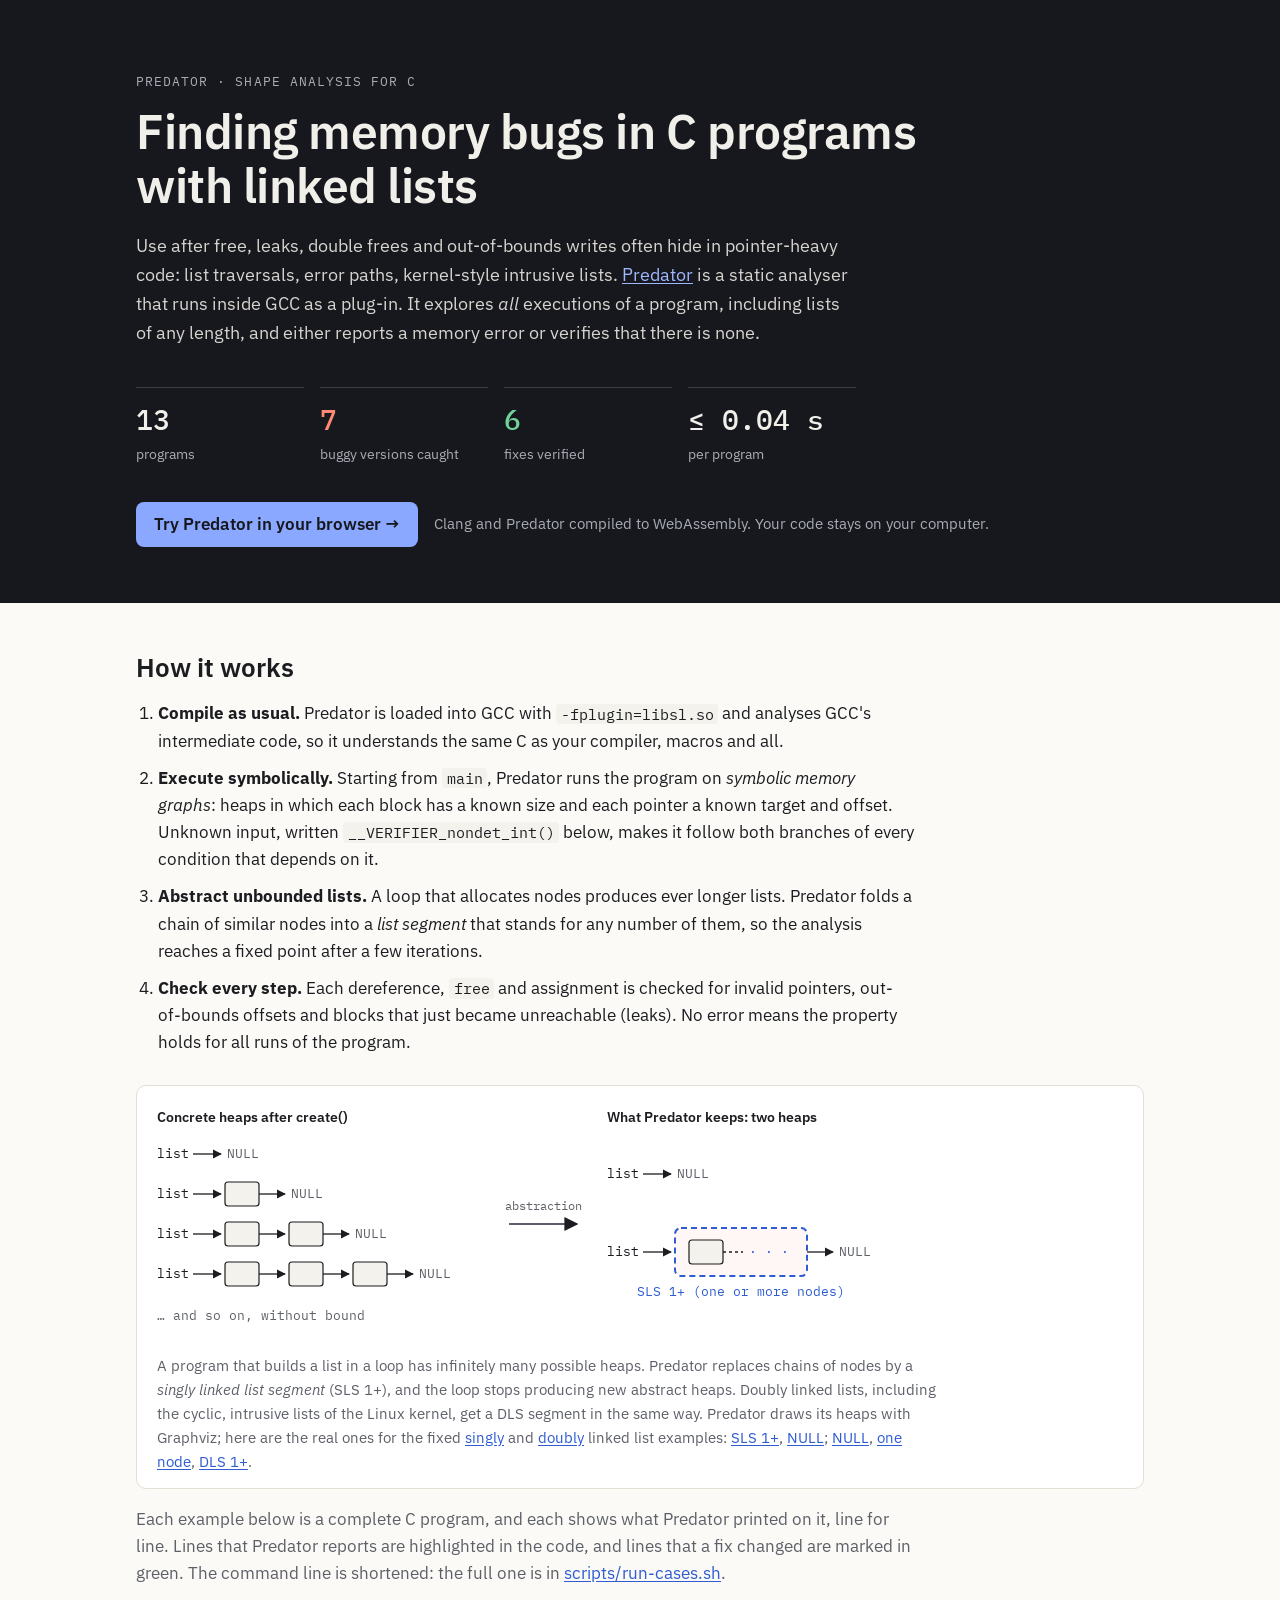
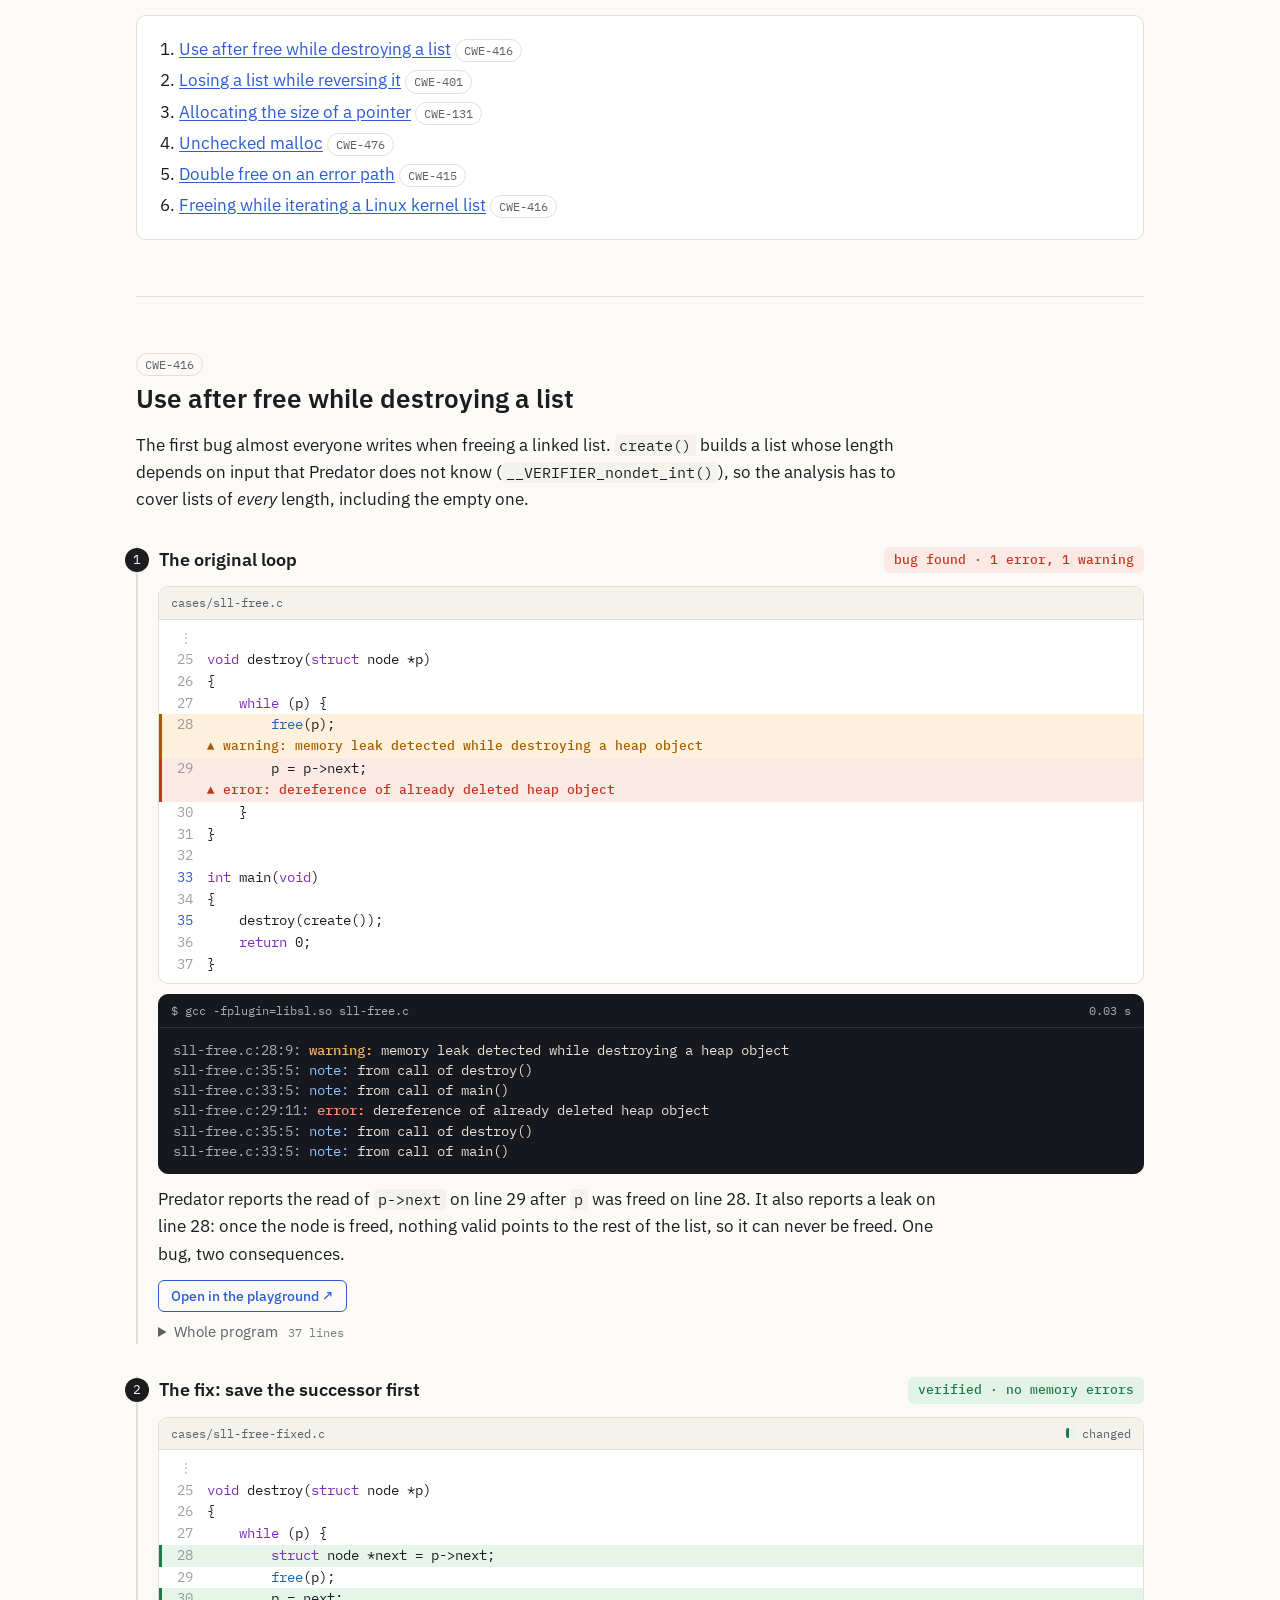
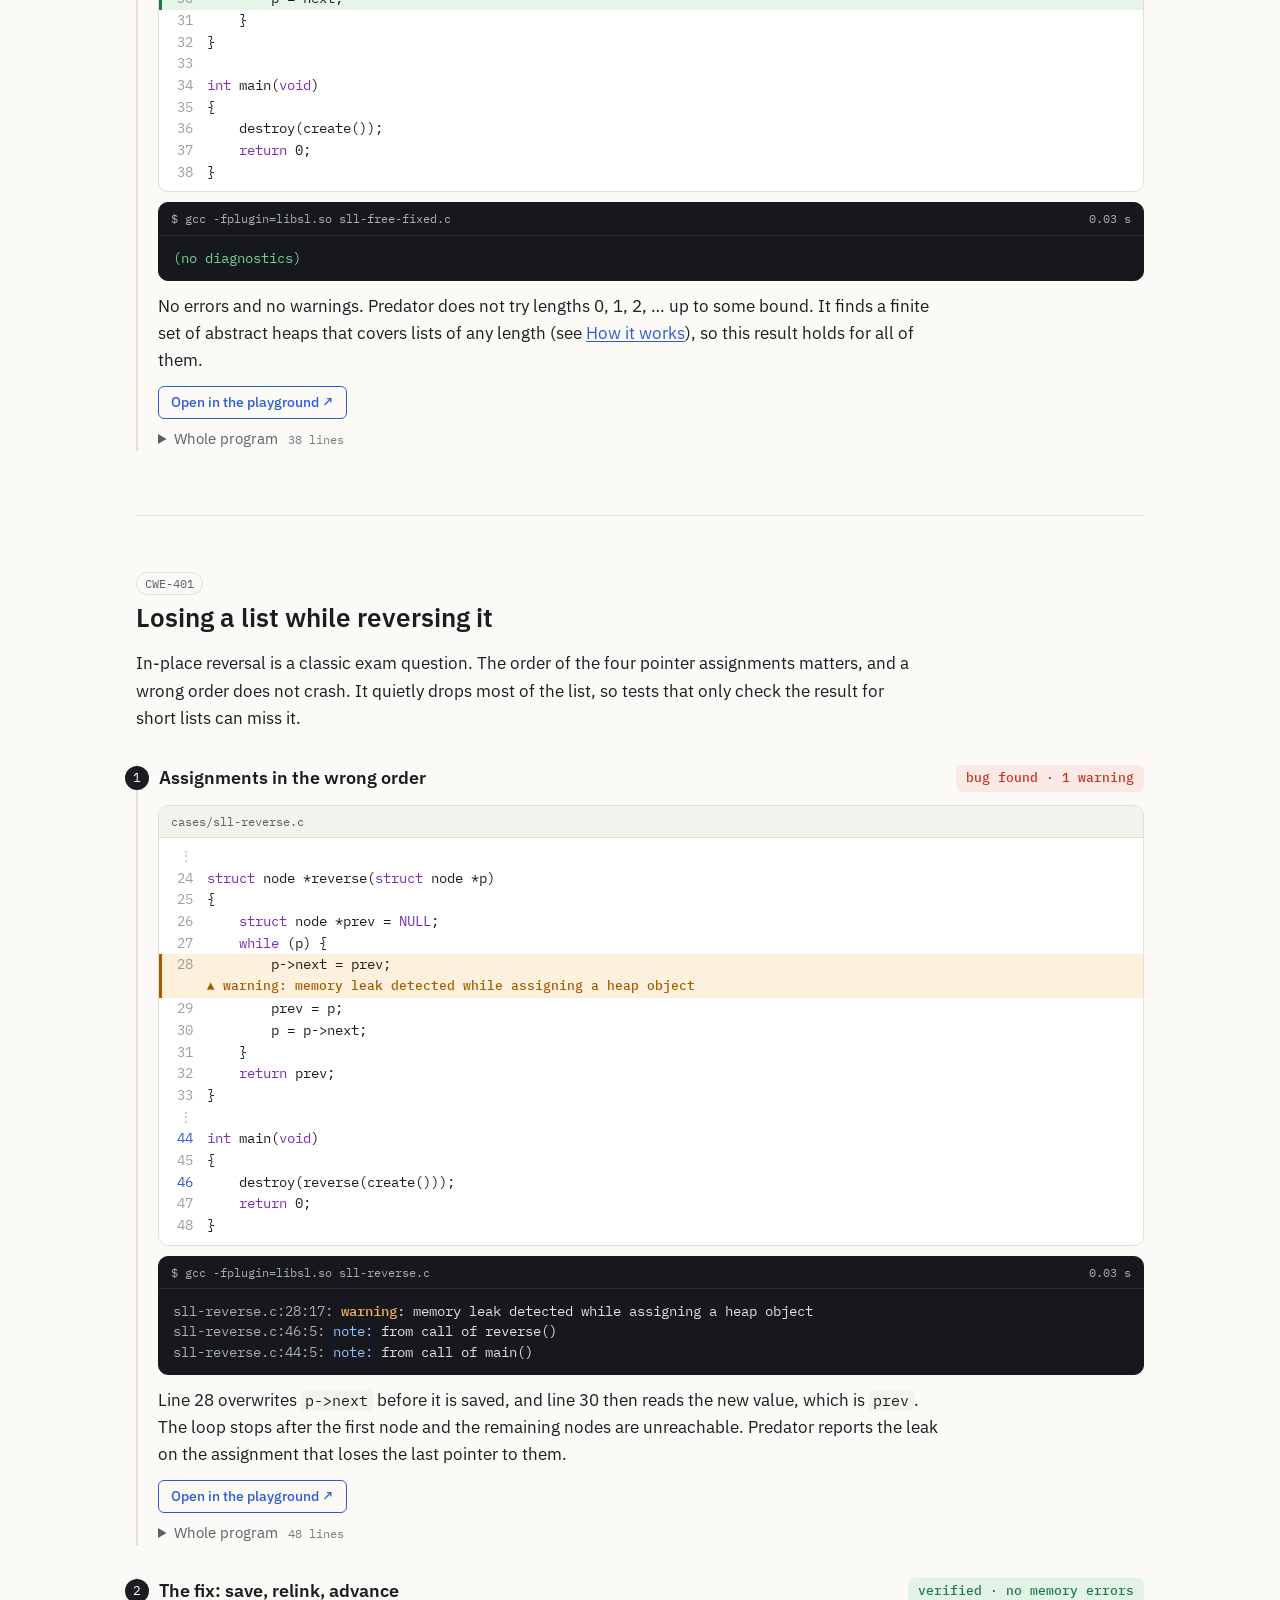
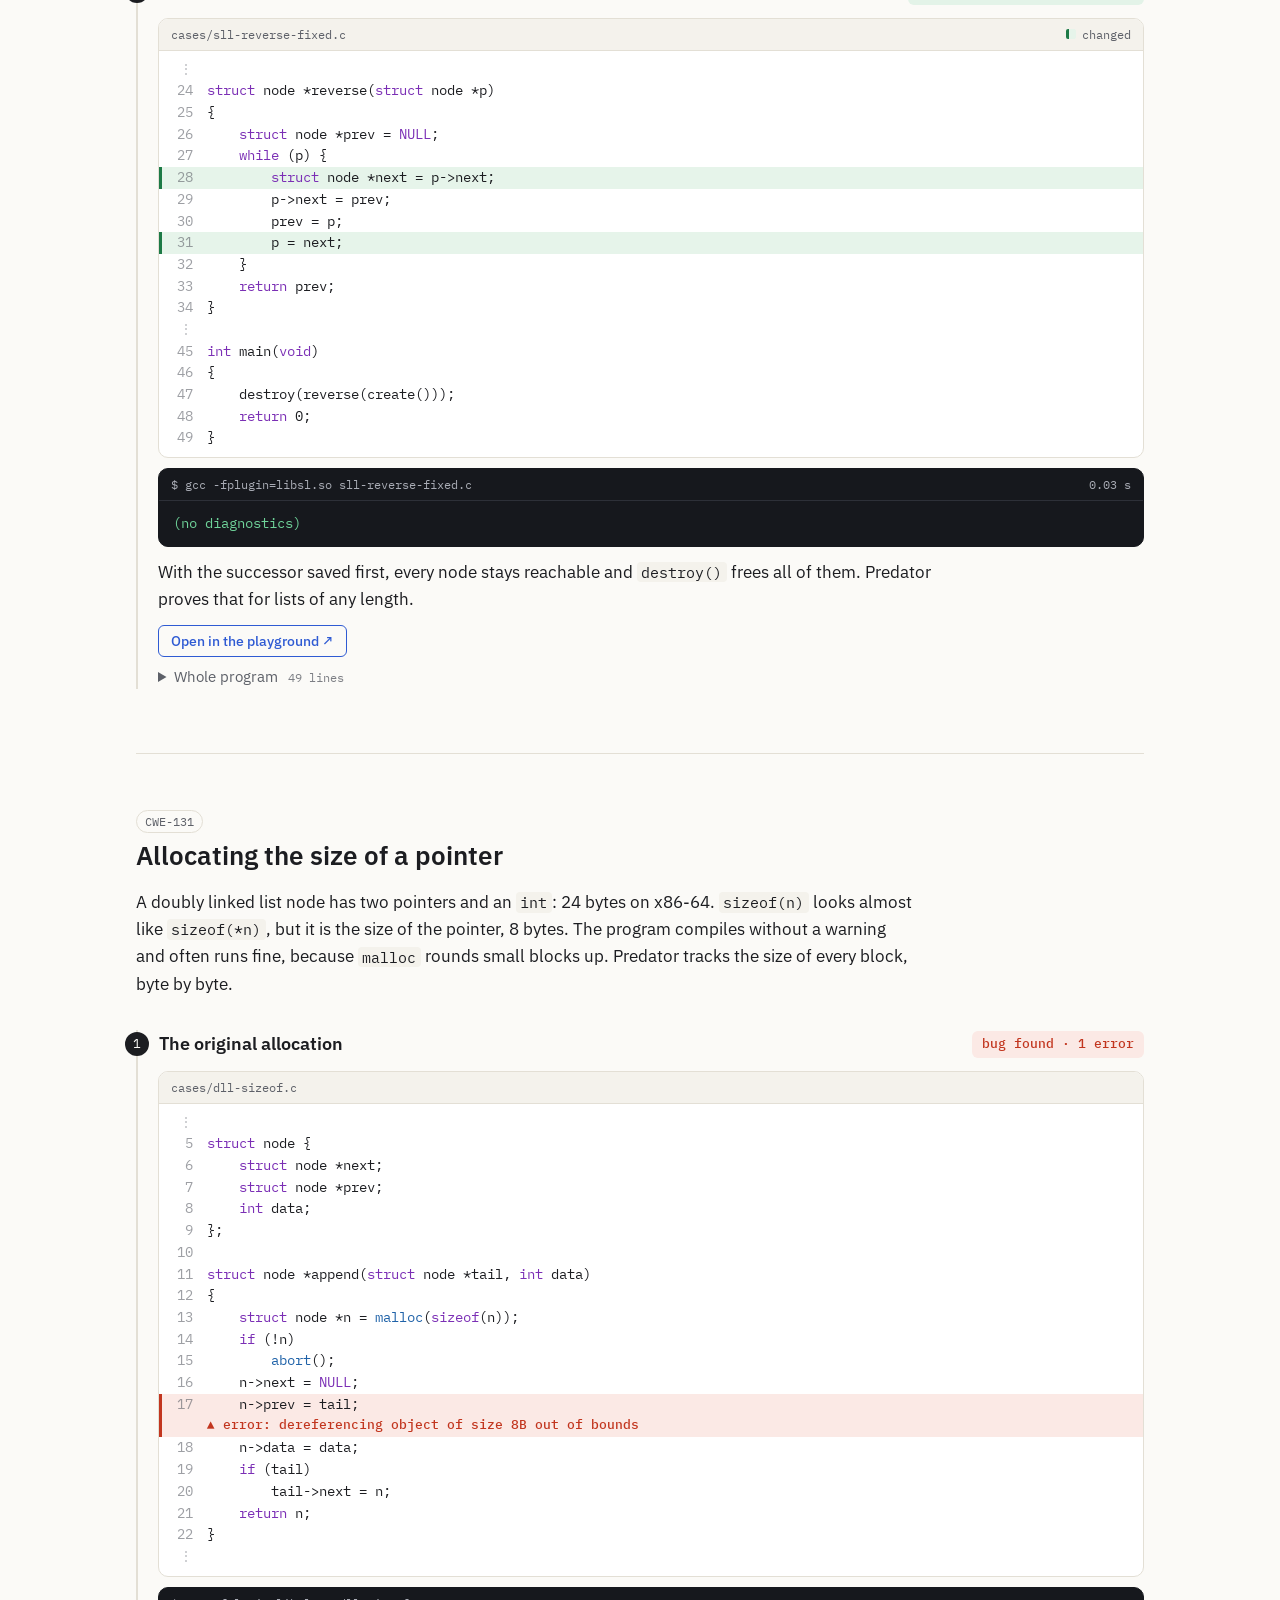
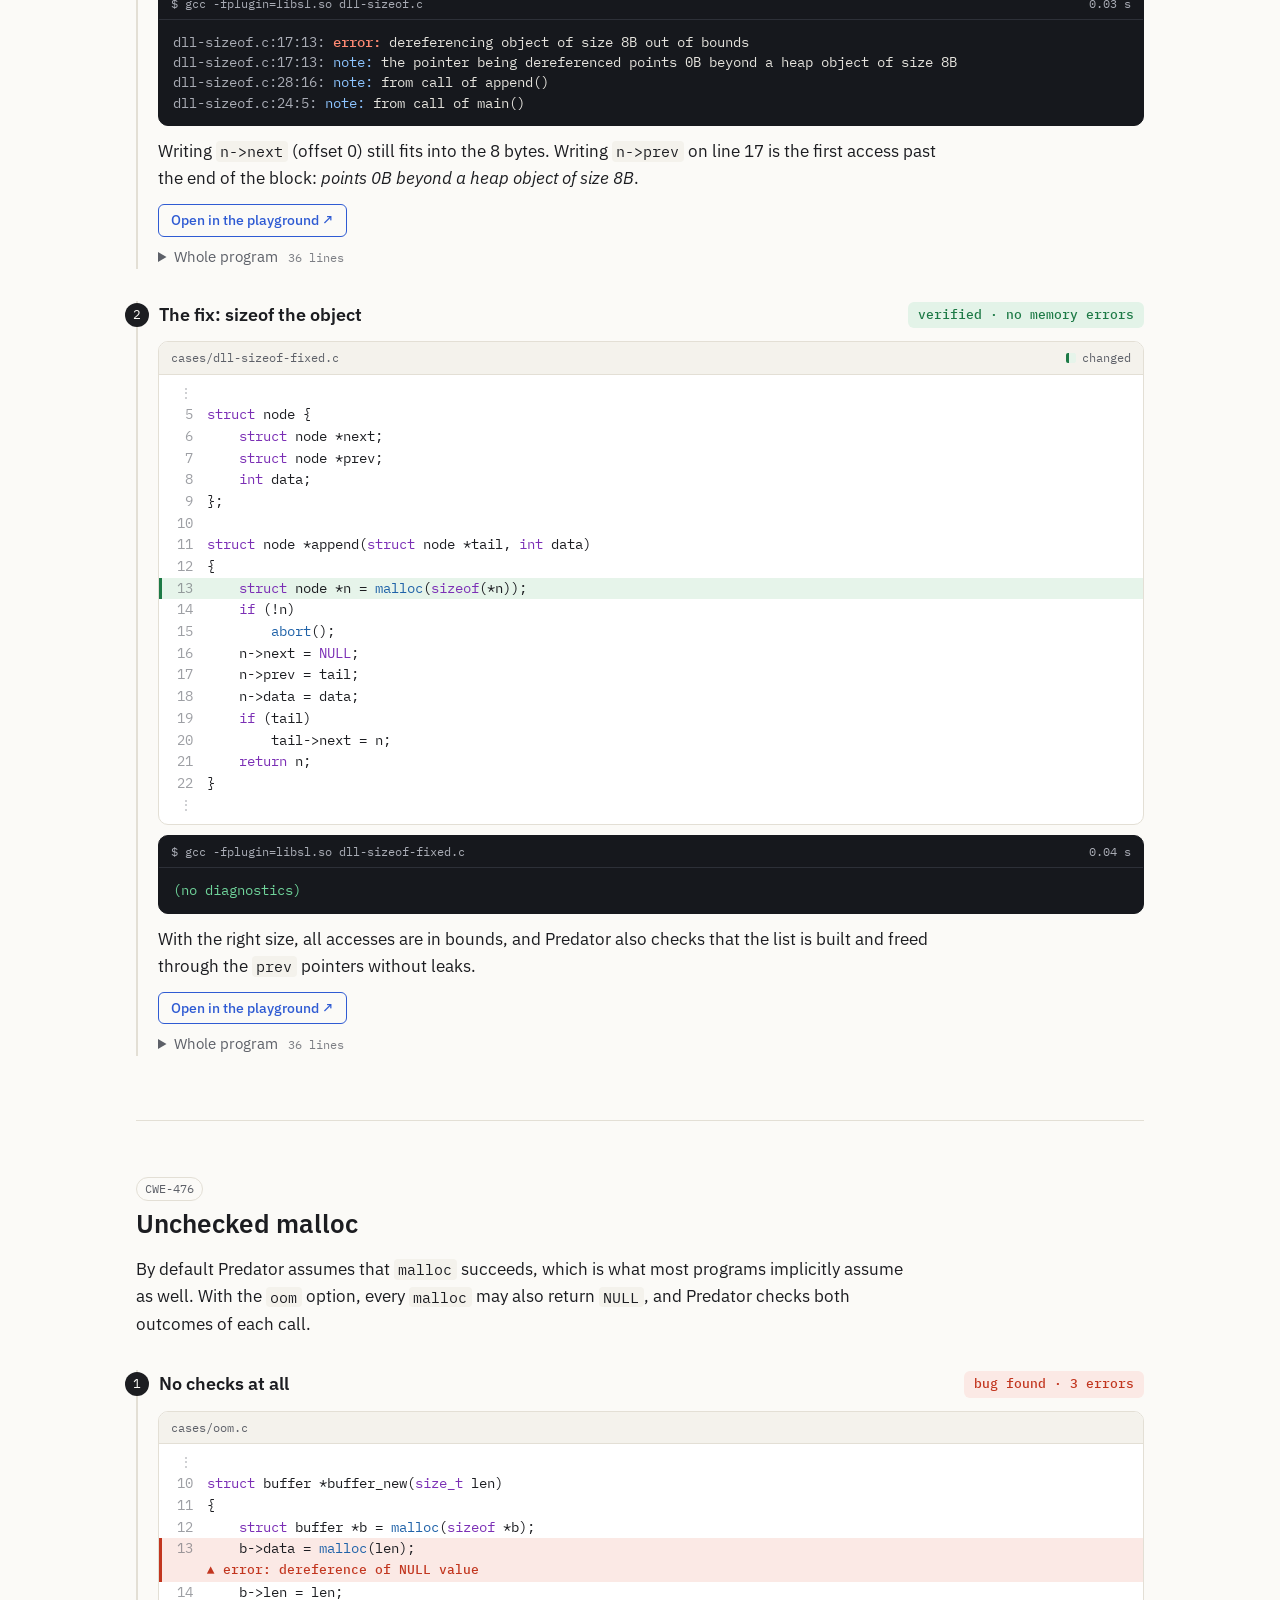
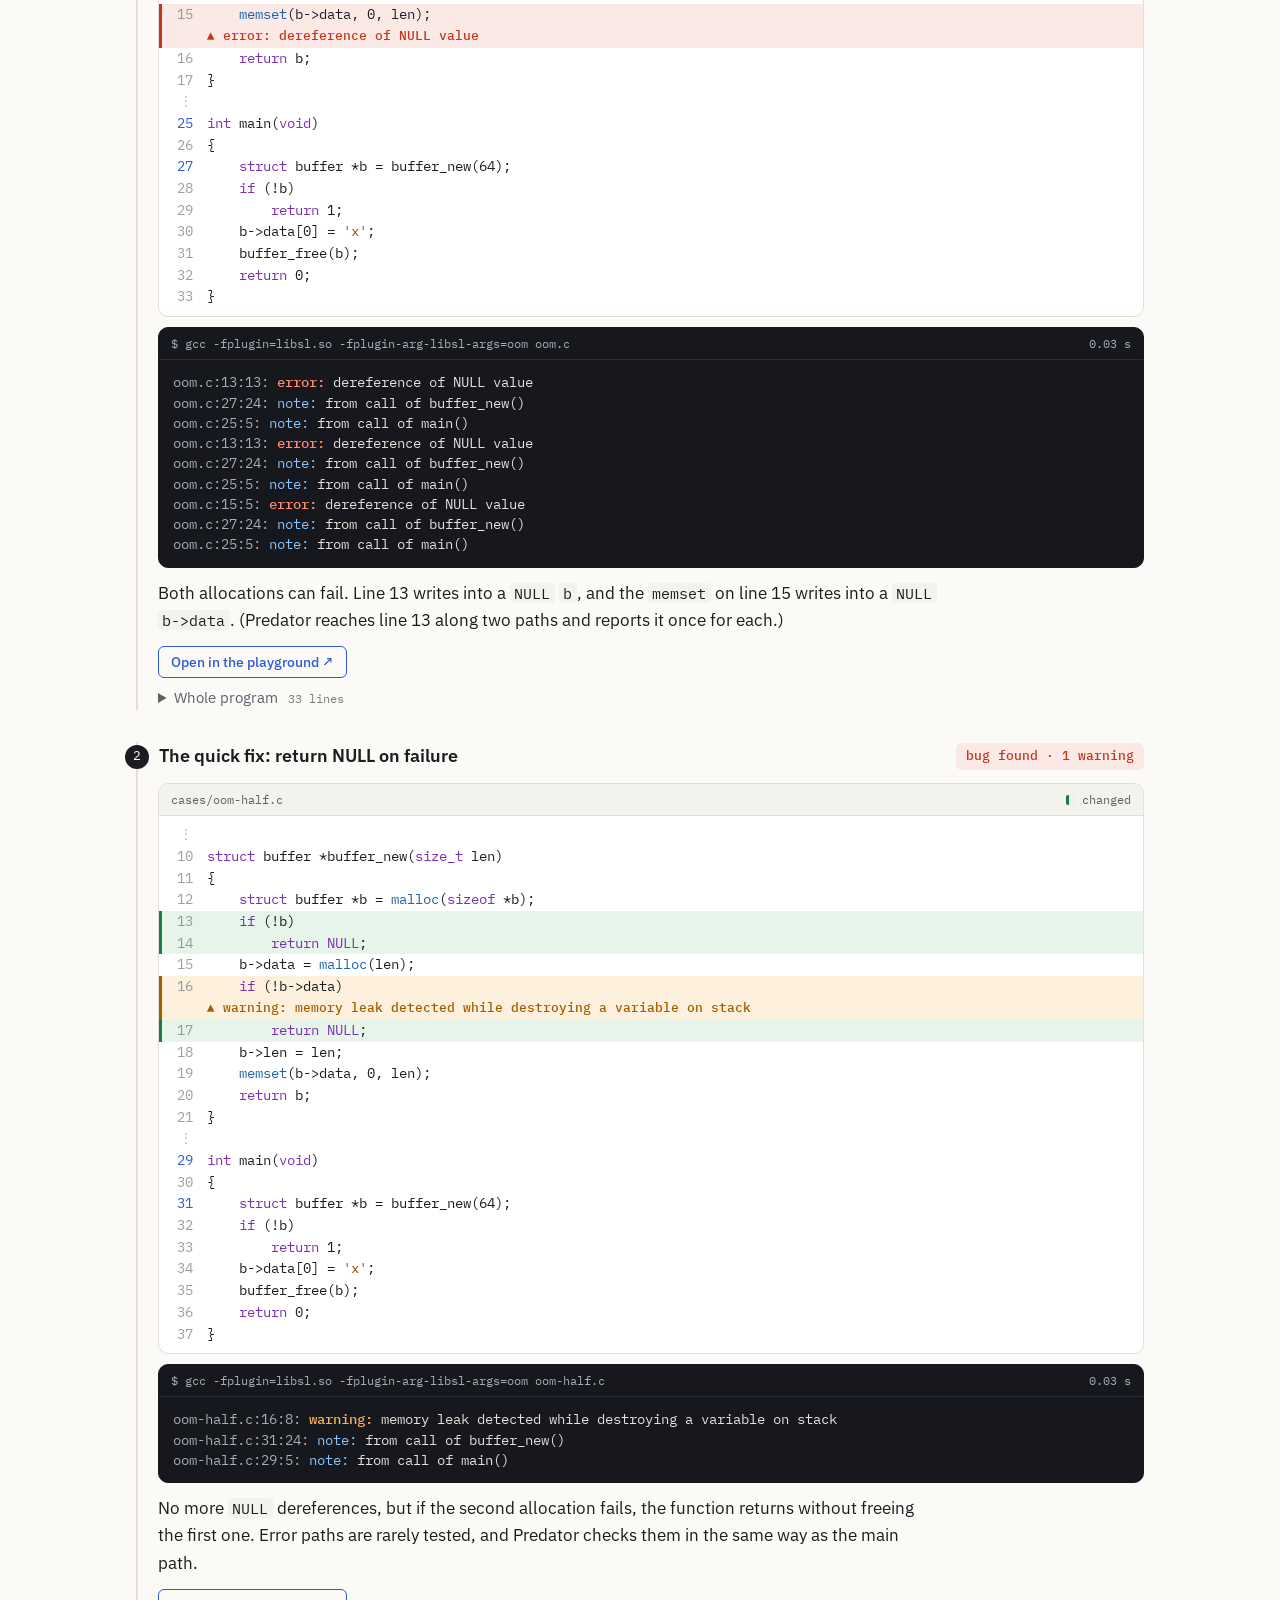
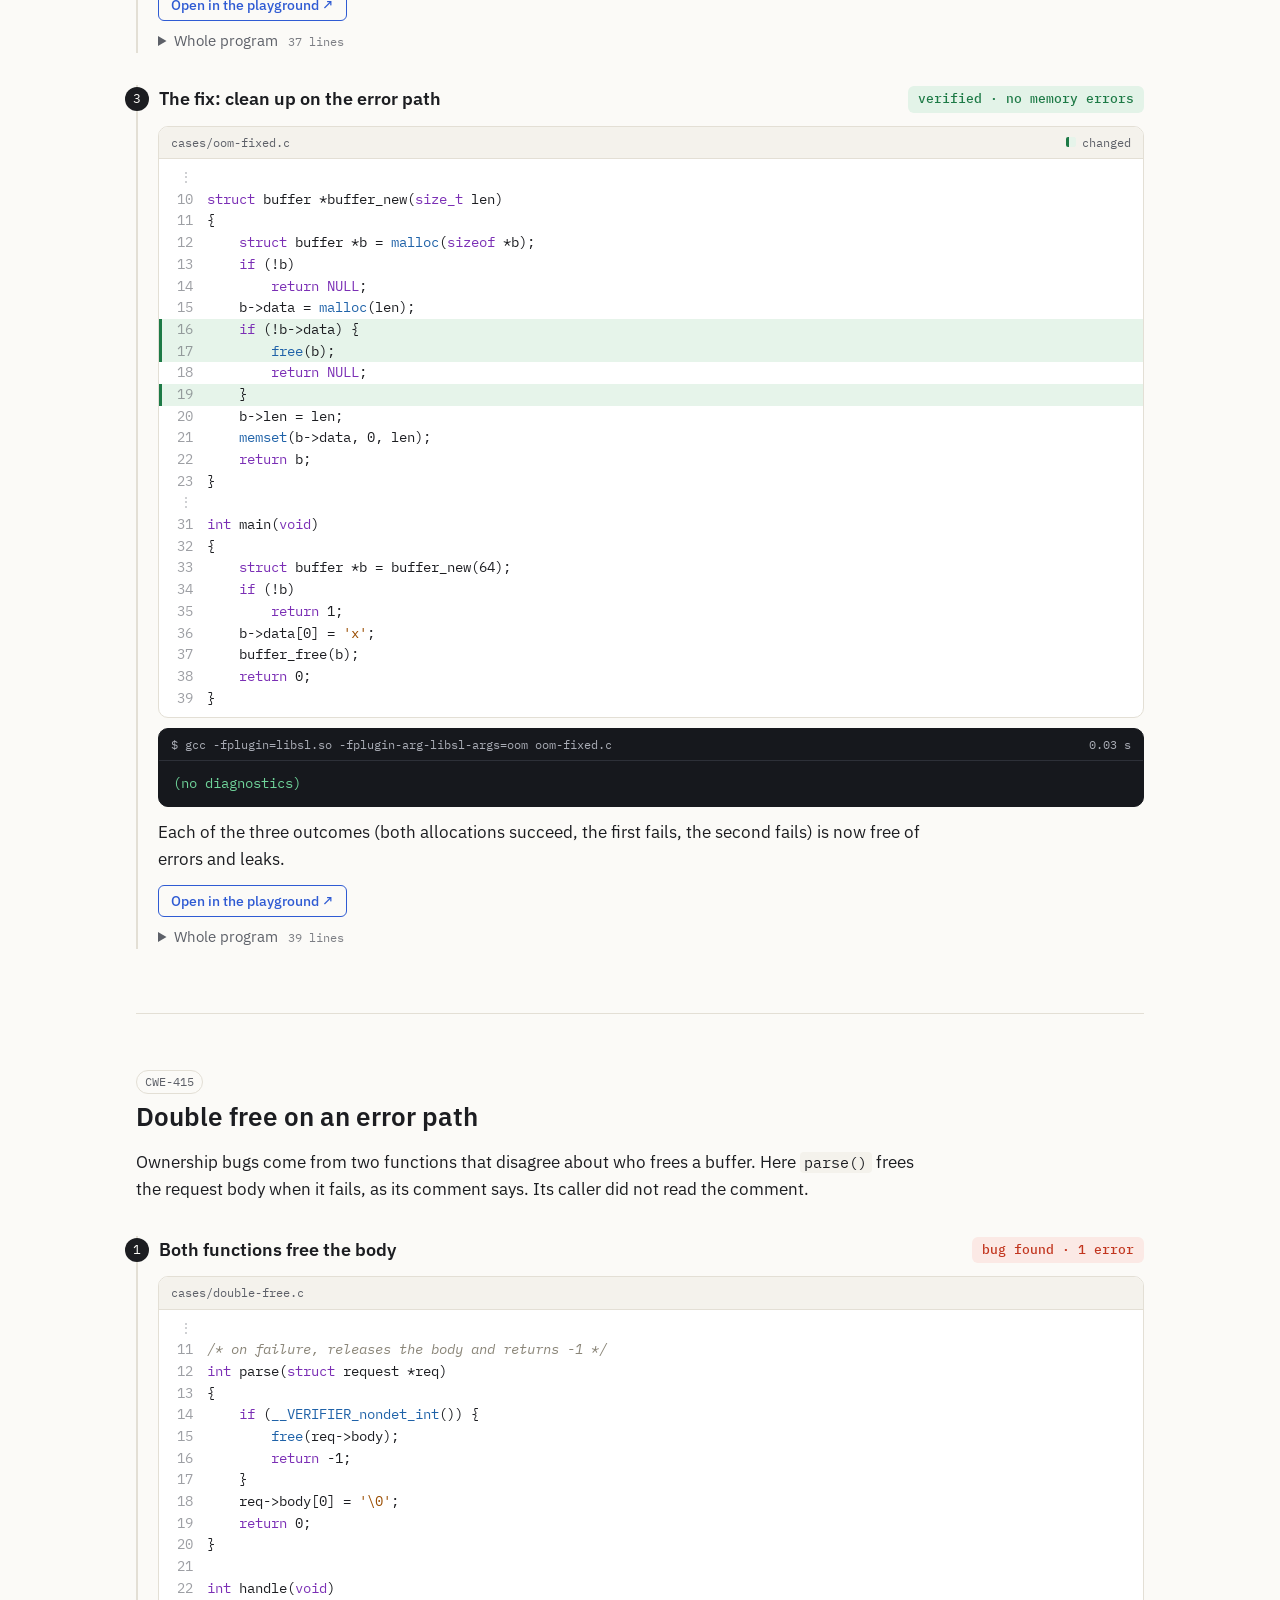
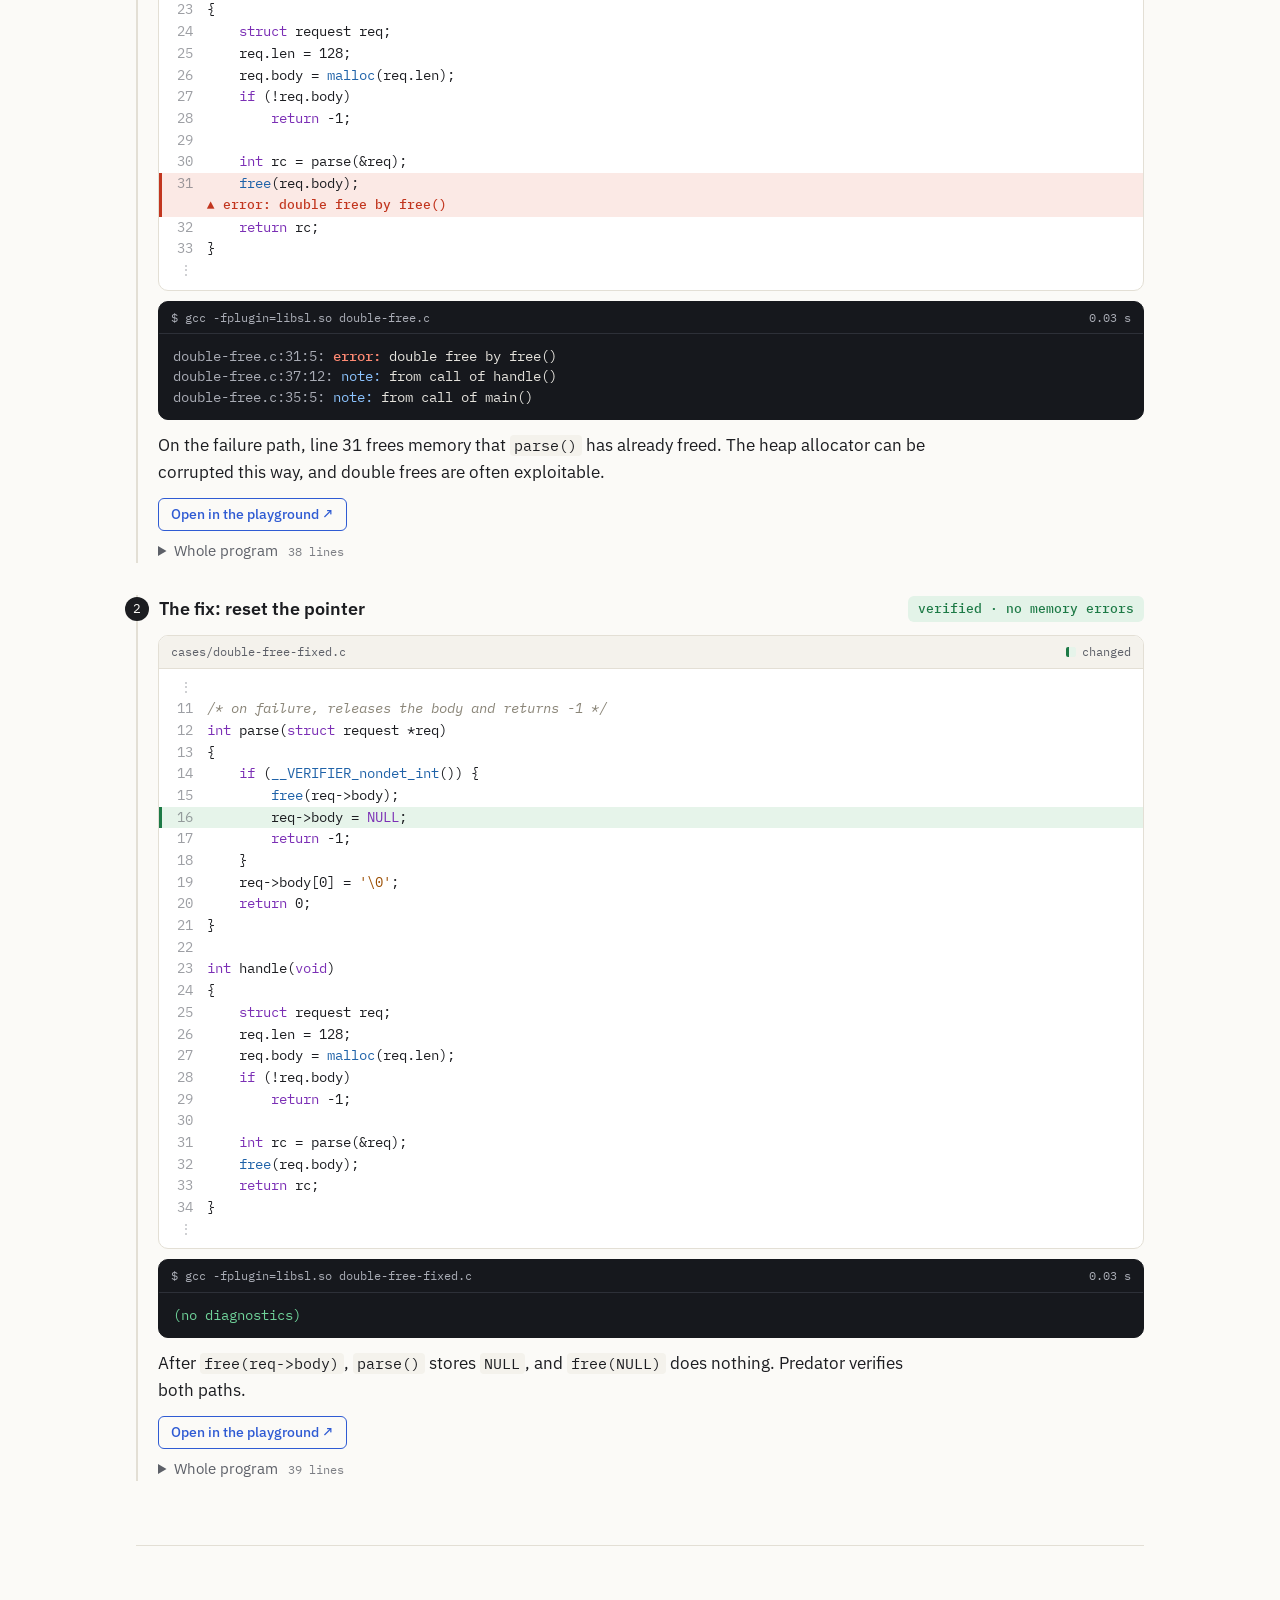
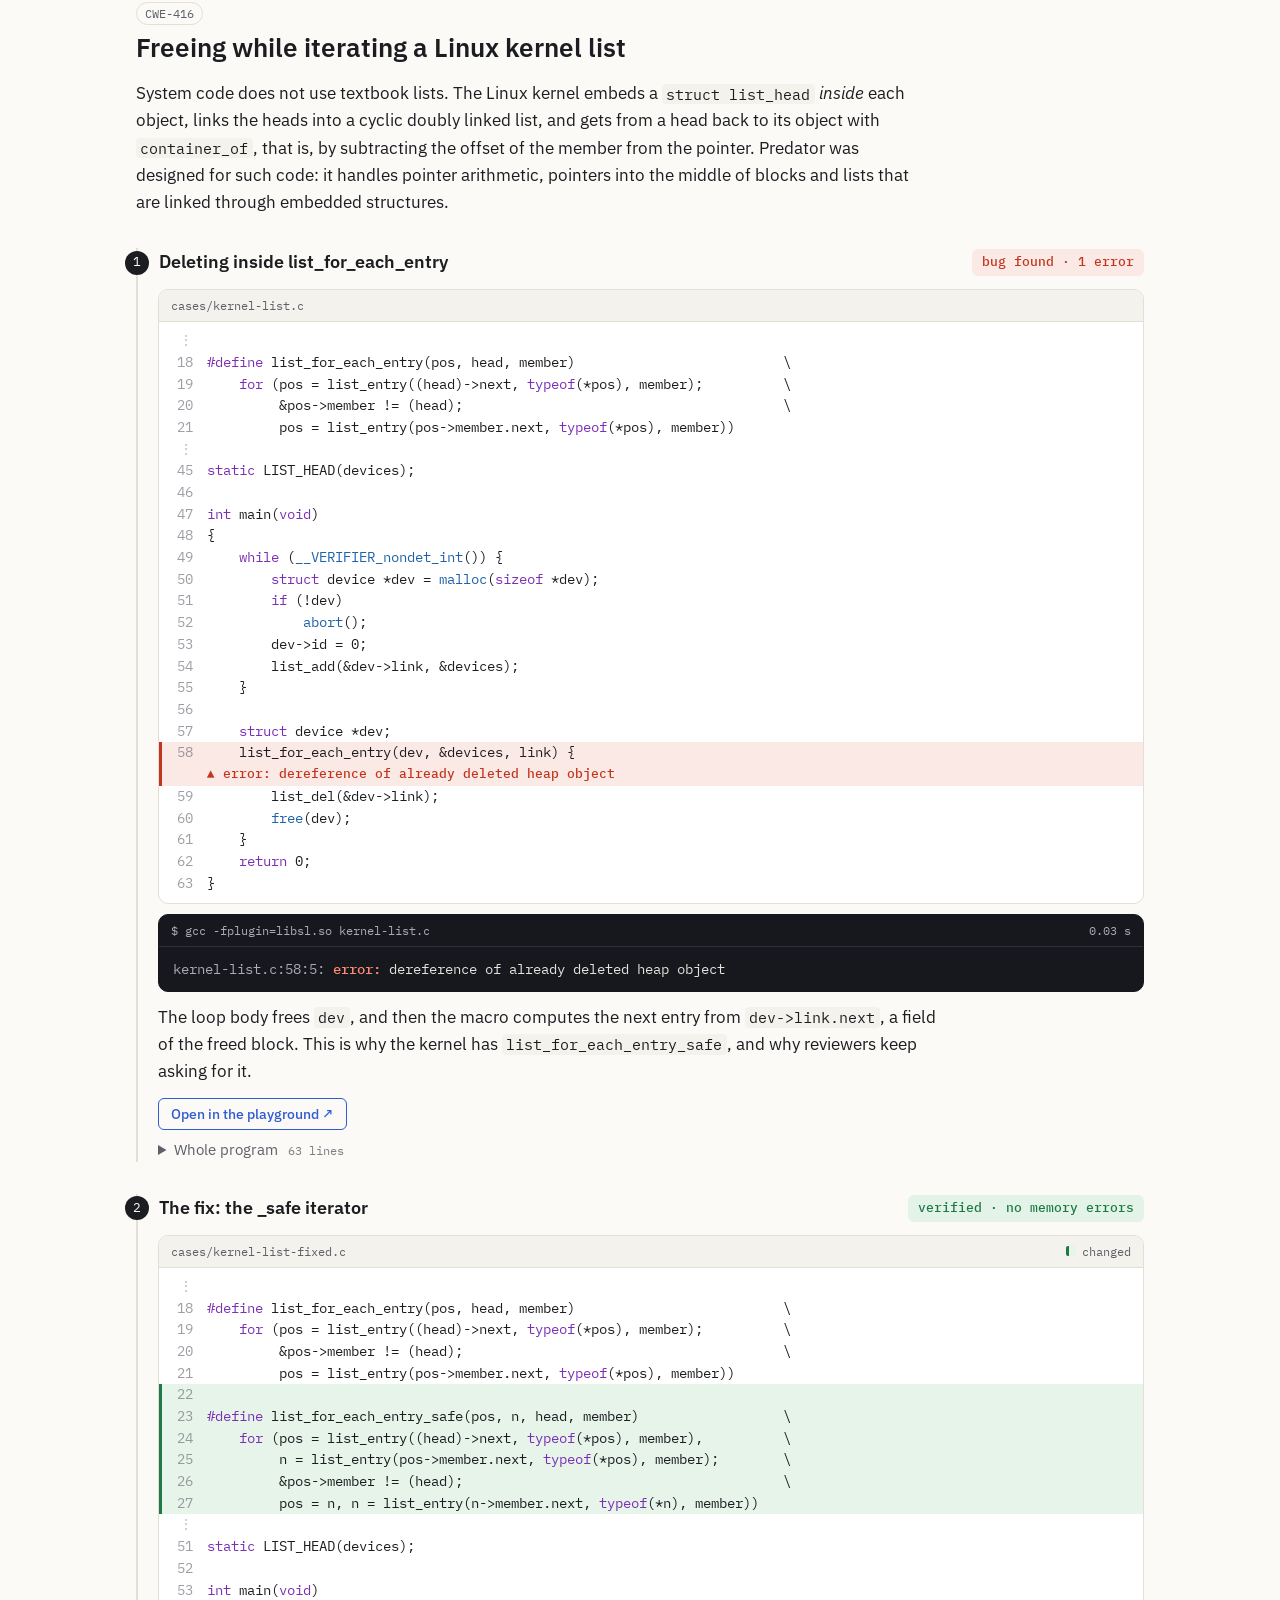
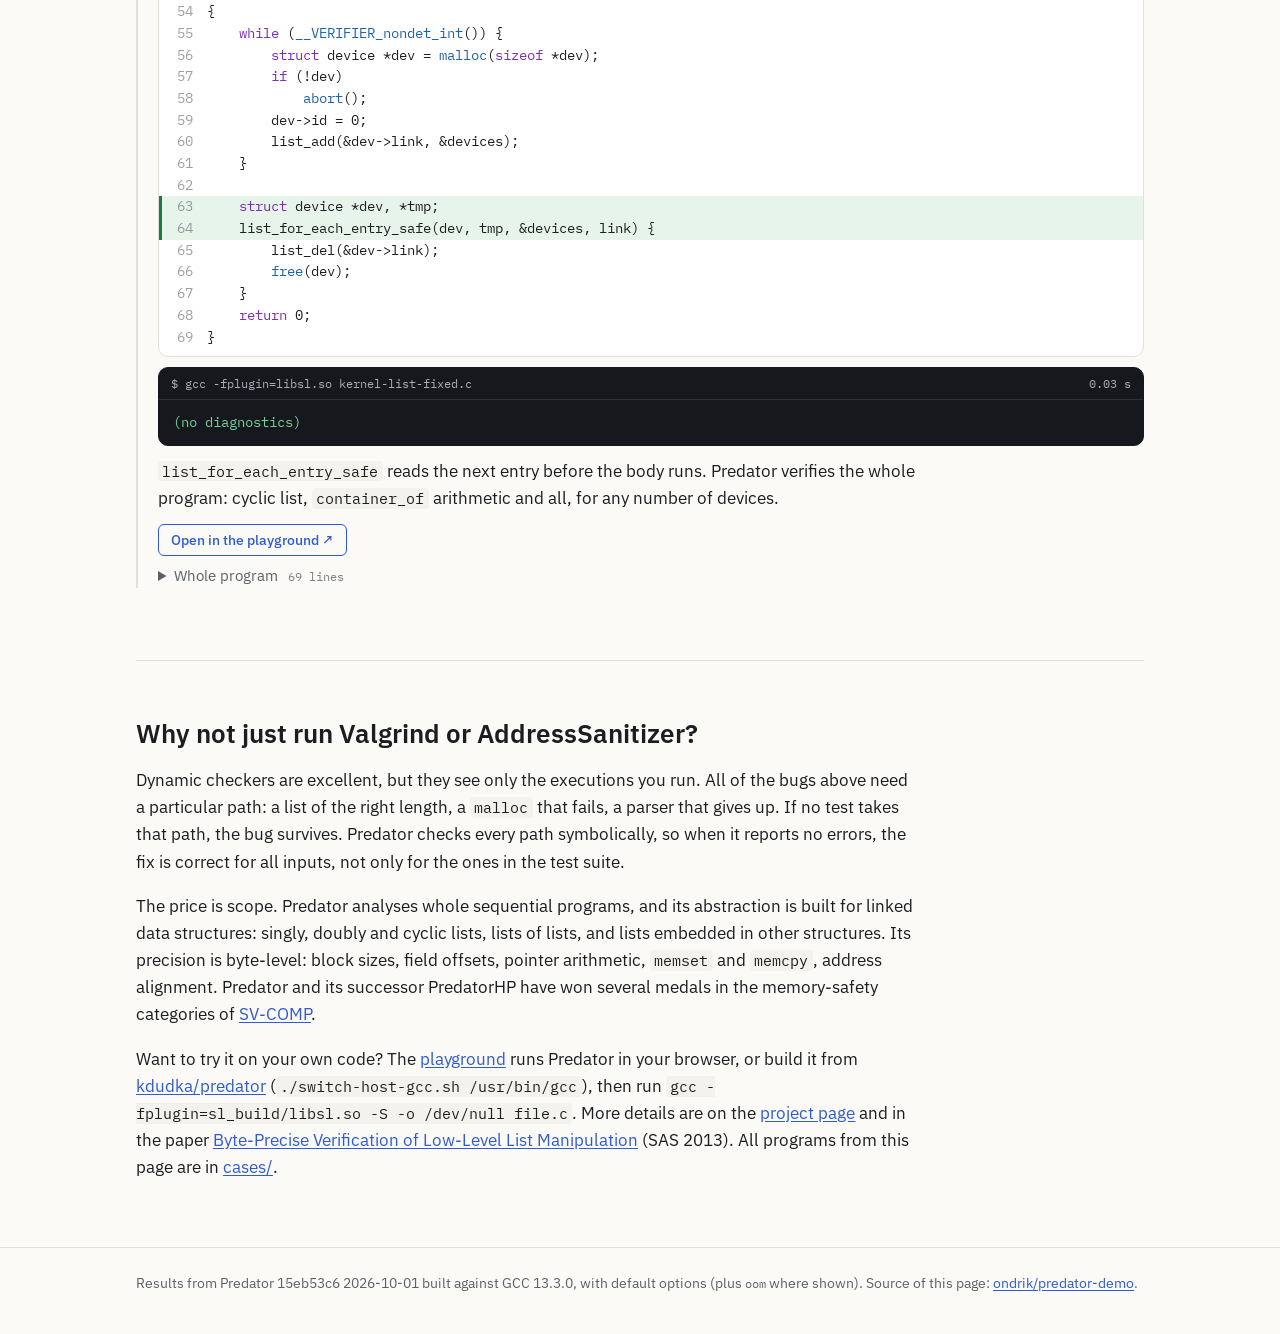
==== commit d6275bff: "Add an in-browser playground running Predator compiled to WebAssembly clang 14 and Predator's LLVM f" ====
--- a/index.html
+++ b/index.html
@@ -25,6 +25,8 @@
       <div><span class="big safec">6</span><span>fixes verified</span></div>
       <div><span class="big">≤ 0.04 s</span><span>per program</span></div>
     </div>
+    <p class="cta"><a class="cta-btn" href="playground/">Try Predator in your browser →</a>
+    <span>Clang and Predator compiled to WebAssembly. Your code stays on your computer.</span></p>
   </div>
 </header>
 
@@ -138,6 +140,7 @@
 <code>p</code> was freed on line 28. It also reports a leak on line 28: once the node is freed,
 nothing valid points to the rest of the list, so it can never be freed. One bug, two
 consequences.</p>
+      <a class="run" href="playground/#example=sll-free">Open in the playground ↗</a>
       <details>
         <summary>Whole program <span class="file">37 lines</span></summary>
         <pre class="full"><code><span class="k">#include</span> &lt;stdlib.h&gt;
@@ -193,6 +196,7 @@
       <p class="after">No errors and no warnings. Predator does not try lengths 0, 1, 2, …
 up to some bound. It finds a finite set of abstract heaps that covers lists of any length
 (see <a href="#how">How it works</a>), so this result holds for all of them.</p>
+      <a class="run" href="playground/#example=sll-free-fixed">Open in the playground ↗</a>
       <details>
         <summary>Whole program <span class="file">38 lines</span></summary>
         <pre class="full"><code><span class="k">#include</span> &lt;stdlib.h&gt;
@@ -263,6 +267,7 @@
 then reads the new value, which is <code>prev</code>. The loop stops after the first node and the
 remaining nodes are unreachable. Predator reports the leak on the assignment that loses the last
 pointer to them.</p>
+      <a class="run" href="playground/#example=sll-reverse">Open in the playground ↗</a>
       <details>
         <summary>Whole program <span class="file">48 lines</span></summary>
         <pre class="full"><code><span class="k">#include</span> &lt;stdlib.h&gt;
@@ -328,6 +333,7 @@
       </div>
       <p class="after">With the successor saved first, every node stays reachable and
 <code>destroy()</code> frees all of them. Predator proves that for lists of any length.</p>
+      <a class="run" href="playground/#example=sll-reverse-fixed">Open in the playground ↗</a>
       <details>
         <summary>Whole program <span class="file">49 lines</span></summary>
         <pre class="full"><code><span class="k">#include</span> &lt;stdlib.h&gt;
@@ -410,6 +416,7 @@
       <p class="after">Writing <code>n-&gt;next</code> (offset 0) still fits into the 8 bytes.
 Writing <code>n-&gt;prev</code> on line 17 is the first access past the end of the block:
 <i>points 0B beyond a heap object of size 8B</i>.</p>
+      <a class="run" href="playground/#example=dll-sizeof">Open in the playground ↗</a>
       <details>
         <summary>Whole program <span class="file">36 lines</span></summary>
         <pre class="full"><code><span class="k">#include</span> &lt;stdlib.h&gt;
@@ -463,6 +470,7 @@
       </div>
       <p class="after">With the right size, all accesses are in bounds, and Predator also checks
 that the list is built and freed through the <code>prev</code> pointers without leaks.</p>
+      <a class="run" href="playground/#example=dll-sizeof-fixed">Open in the playground ↗</a>
       <details>
         <summary>Whole program <span class="file">36 lines</span></summary>
         <pre class="full"><code><span class="k">#include</span> &lt;stdlib.h&gt;
@@ -536,6 +544,7 @@
       <p class="after">Both allocations can fail. Line 13 writes into a <code>NULL</code>
 <code>b</code>, and the <code>memset</code> on line 15 writes into a <code>NULL</code>
 <code>b-&gt;data</code>. (Predator reaches line 13 along two paths and reports it once for each.)</p>
+      <a class="run" href="playground/#example=oom">Open in the playground ↗</a>
       <details>
         <summary>Whole program <span class="file">33 lines</span></summary>
         <pre class="full"><code><span class="c">/* predator-args: oom */</span>
@@ -589,6 +598,7 @@
       <p class="after">No more <code>NULL</code> dereferences, but if the second allocation fails,
 the function returns without freeing the first one. Error paths are rarely tested, and Predator
 checks them in the same way as the main path.</p>
+      <a class="run" href="playground/#example=oom-half">Open in the playground ↗</a>
       <details>
         <summary>Whole program <span class="file">37 lines</span></summary>
         <pre class="full"><code><span class="c">/* predator-args: oom */</span>
@@ -643,6 +653,7 @@
       </div>
       <p class="after">Each of the three outcomes (both allocations succeed, the first fails, the
 second fails) is now free of errors and leaks.</p>
+      <a class="run" href="playground/#example=oom-fixed">Open in the playground ↗</a>
       <details>
         <summary>Whole program <span class="file">39 lines</span></summary>
         <pre class="full"><code><span class="c">/* predator-args: oom */</span>
@@ -713,6 +724,7 @@
       <p class="after">On the failure path, line 31 frees memory that <code>parse()</code> has
 already freed. The heap allocator can be corrupted this way, and double frees are often
 exploitable.</p>
+      <a class="run" href="playground/#example=double-free">Open in the playground ↗</a>
       <details>
         <summary>Whole program <span class="file">38 lines</span></summary>
         <pre class="full"><code><span class="k">#include</span> &lt;stdlib.h&gt;
@@ -768,6 +780,7 @@
       </div>
       <p class="after">After <code>free(req-&gt;body)</code>, <code>parse()</code> stores
 <code>NULL</code>, and <code>free(NULL)</code> does nothing. Predator verifies both paths.</p>
+      <a class="run" href="playground/#example=double-free-fixed">Open in the playground ↗</a>
       <details>
         <summary>Whole program <span class="file">39 lines</span></summary>
         <pre class="full"><code><span class="k">#include</span> &lt;stdlib.h&gt;
@@ -839,6 +852,7 @@
       <p class="after">The loop body frees <code>dev</code>, and then the macro computes the
 next entry from <code>dev-&gt;link.next</code>, a field of the freed block. This is why the kernel
 has <code>list_for_each_entry_safe</code>, and why reviewers keep asking for it.</p>
+      <a class="run" href="playground/#example=kernel-list">Open in the playground ↗</a>
       <details>
         <summary>Whole program <span class="file">63 lines</span></summary>
         <pre class="full"><code><span class="k">#include</span> &lt;stdlib.h&gt;
@@ -920,6 +934,7 @@
       <p class="after"><code>list_for_each_entry_safe</code> reads the next entry before the body
 runs. Predator verifies the whole program: cyclic list, <code>container_of</code> arithmetic and
 all, for any number of devices.</p>
+      <a class="run" href="playground/#example=kernel-list-fixed">Open in the playground ↗</a>
       <details>
         <summary>Whole program <span class="file">69 lines</span></summary>
         <pre class="full"><code><span class="k">#include</span> &lt;stdlib.h&gt;
@@ -1006,7 +1021,8 @@
     structures. Its precision is byte-level: block sizes, field offsets, pointer arithmetic, <code>memset</code>
     and <code>memcpy</code>, address alignment. Predator and its successor PredatorHP have won several medals
     in the memory-safety categories of <a href="https://sv-comp.sosy-lab.org/">SV-COMP</a>.</p>
-    <p>Want to try it on your own code? Build it from <a href="https://github.com/kdudka/predator">kdudka/predator</a>
+    <p>Want to try it on your own code? The <a href="playground/">playground</a> runs Predator in your
+    browser, or build it from <a href="https://github.com/kdudka/predator">kdudka/predator</a>
     (<code>./switch-host-gcc.sh /usr/bin/gcc</code>), then run
     <code>gcc -fplugin=sl_build/libsl.so -S -o /dev/null file.c</code>. More details are on the
     <a href="https://www.fit.vut.cz/research/group/verifit/public/tools/predator/">project page</a> and in the paper
--- a/style.css
+++ b/style.css
@@ -82,6 +82,14 @@
 .bugc { color: #ff8a73; }
 .safec { color: #6fd39a; }
 
+.cta { margin: 36px 0 0; display: flex; flex-wrap: wrap; align-items: center; gap: 10px 16px; }
+.cta span { color: var(--hero-muted); font-size: 15px; }
+.hero a.cta-btn {
+  display: inline-block; background: #8aa8ff; color: #16181d; font-weight: 600; text-decoration: none;
+  padding: 9px 18px; border-radius: 8px;
+}
+.hero a.cta-btn:hover { background: #a9c0ff; }
+
 /* Intro */
 .how { padding: 48px 0 8px; }
 h2 { font-size: 26px; line-height: 1.25; margin: 0 0 16px; font-weight: 600; }
@@ -209,3 +217,9 @@
   .abstraction .scroll { overflow-x: auto; }
   .abstraction svg { min-width: 640px; }
 }
+
+.run {
+  display: inline-block; margin: 4px 0 0; font-size: 14px; font-weight: 500; text-decoration: none;
+  border: 1px solid var(--accent); border-radius: 6px; padding: 4px 12px;
+}
+.run:hover { background: var(--accent); color: var(--bg); }
